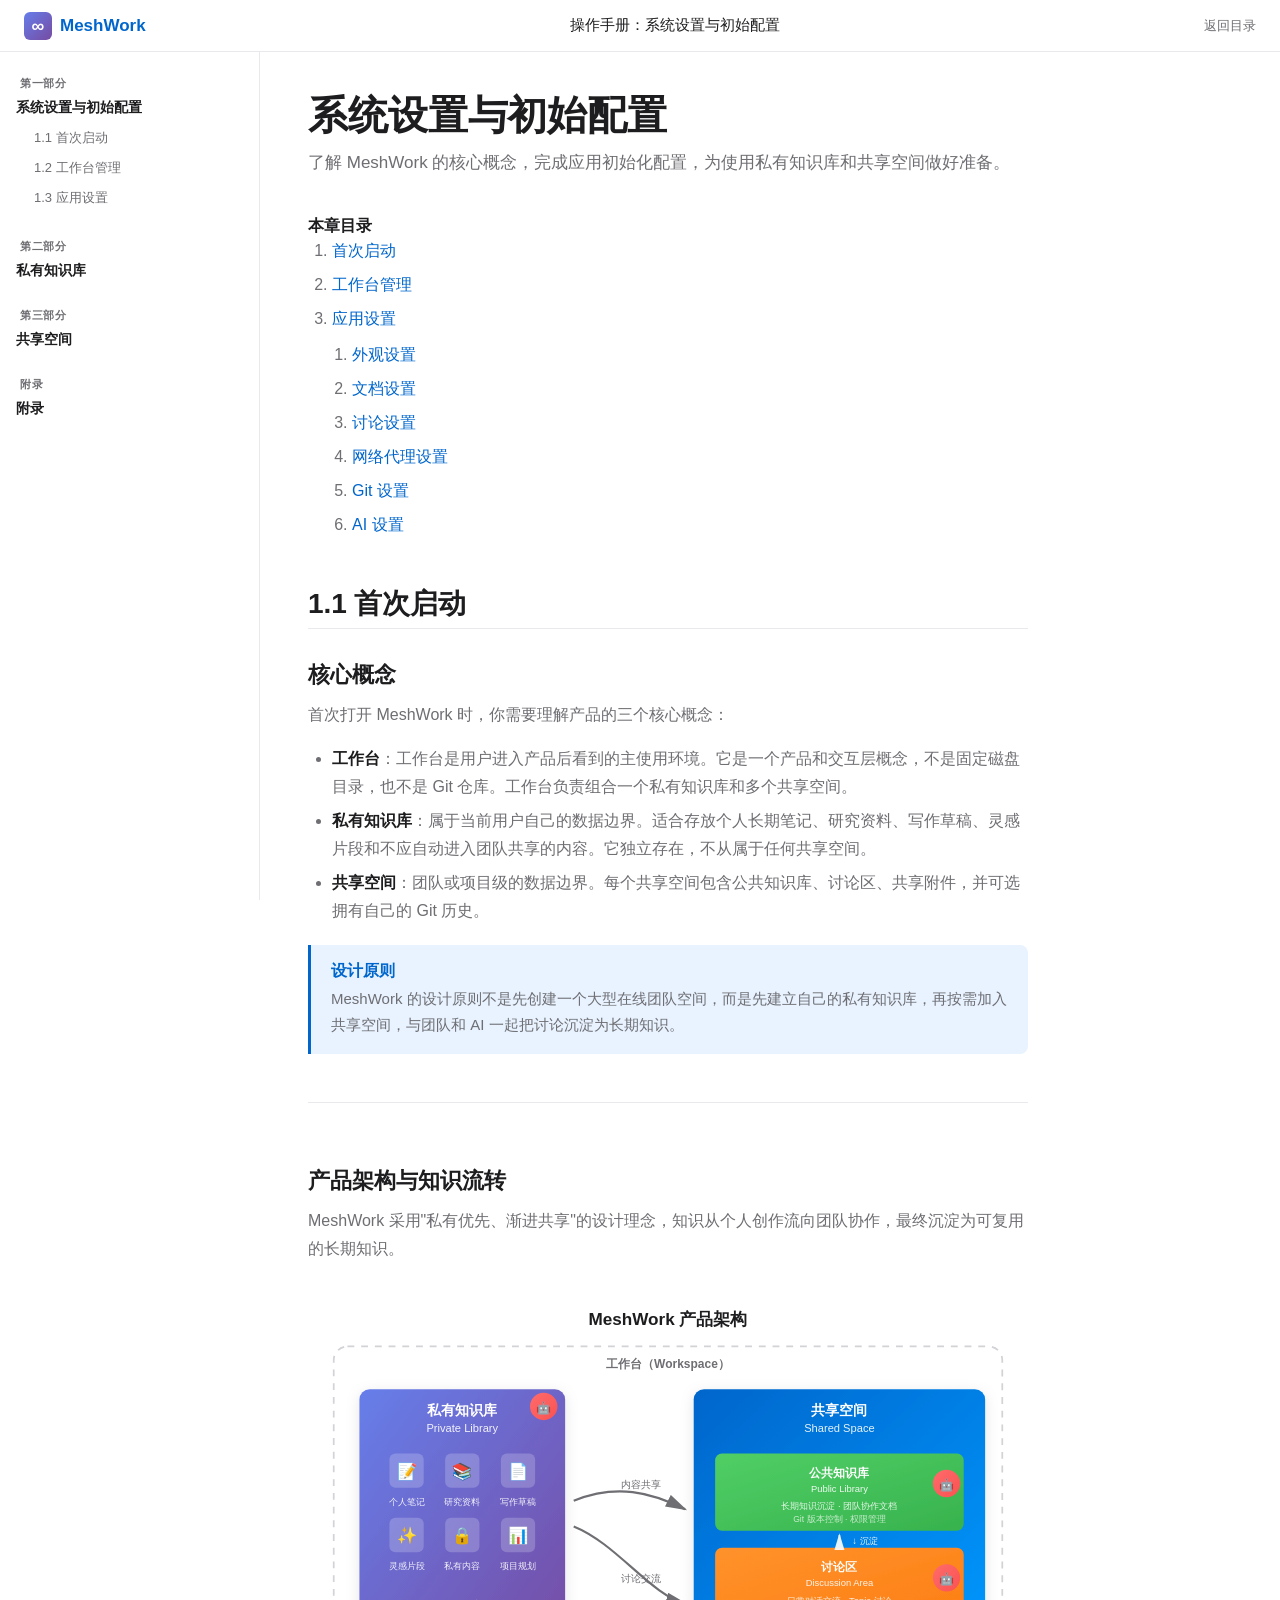
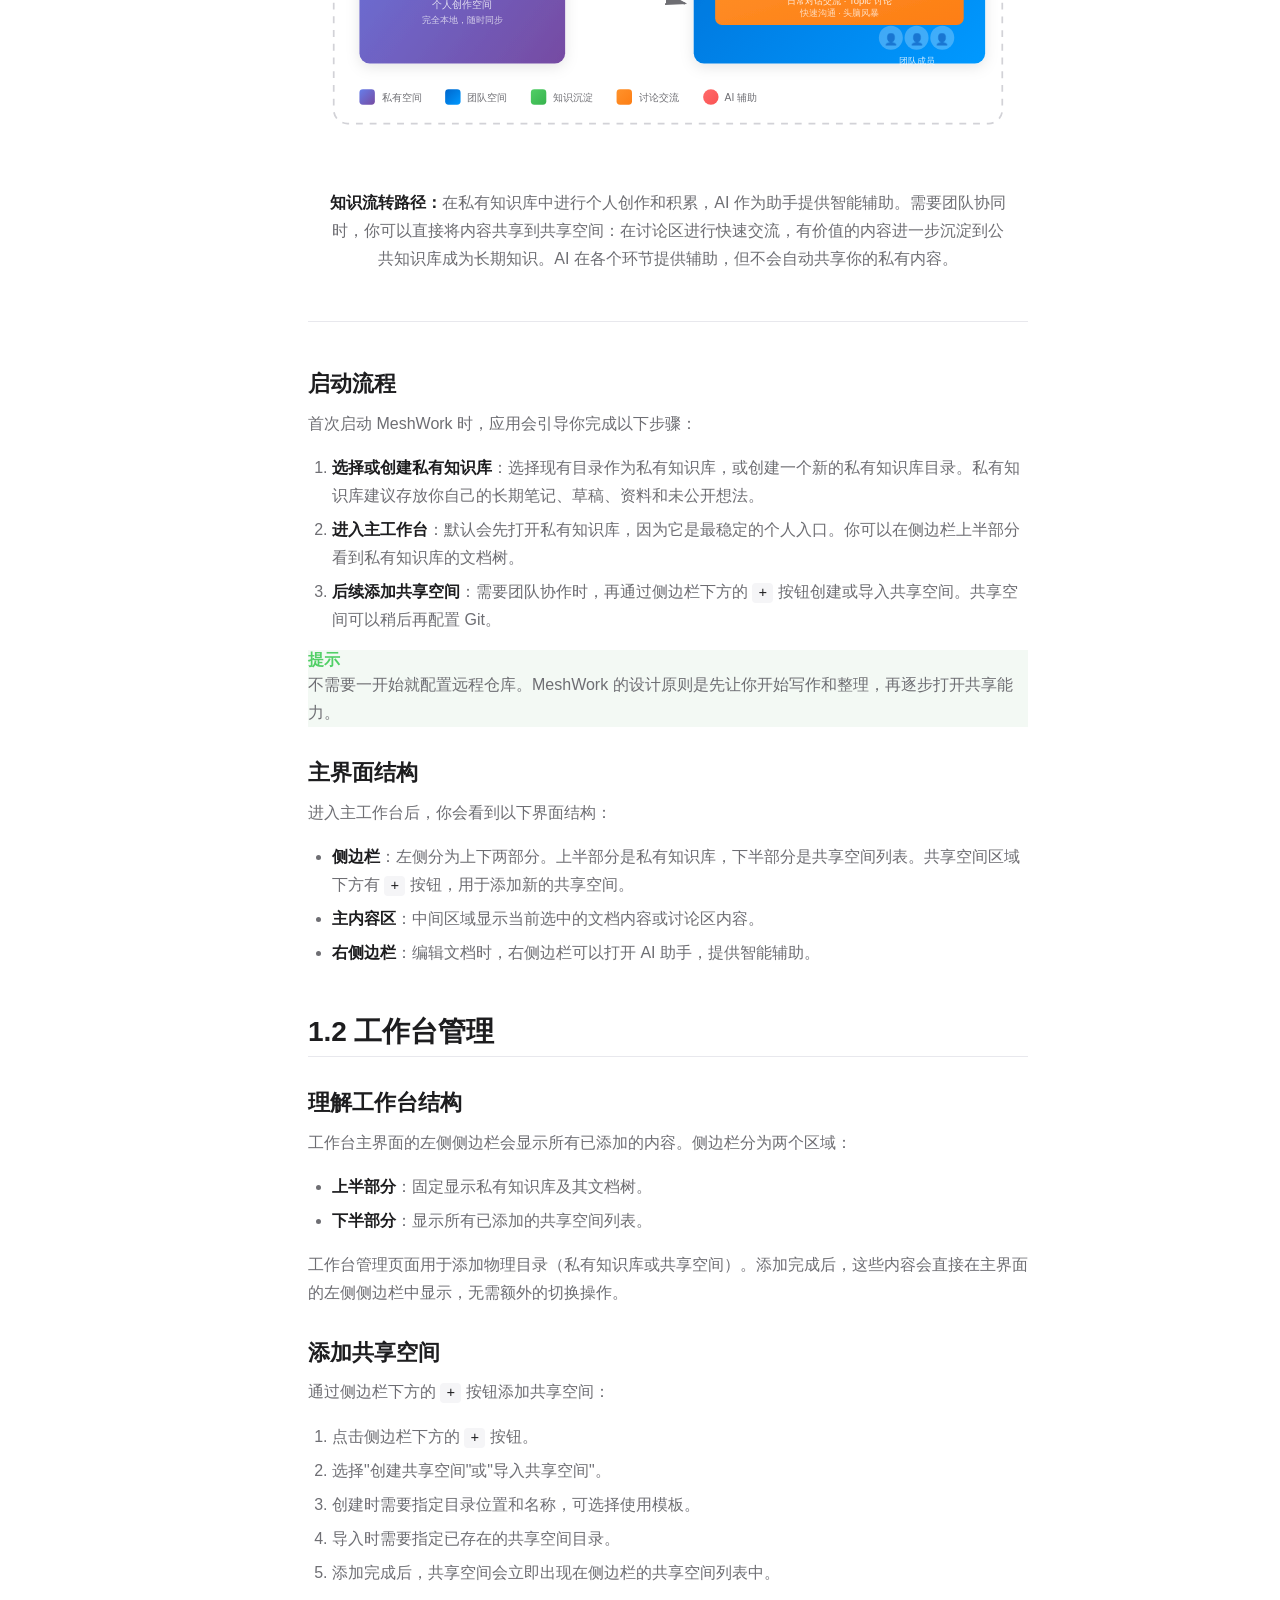
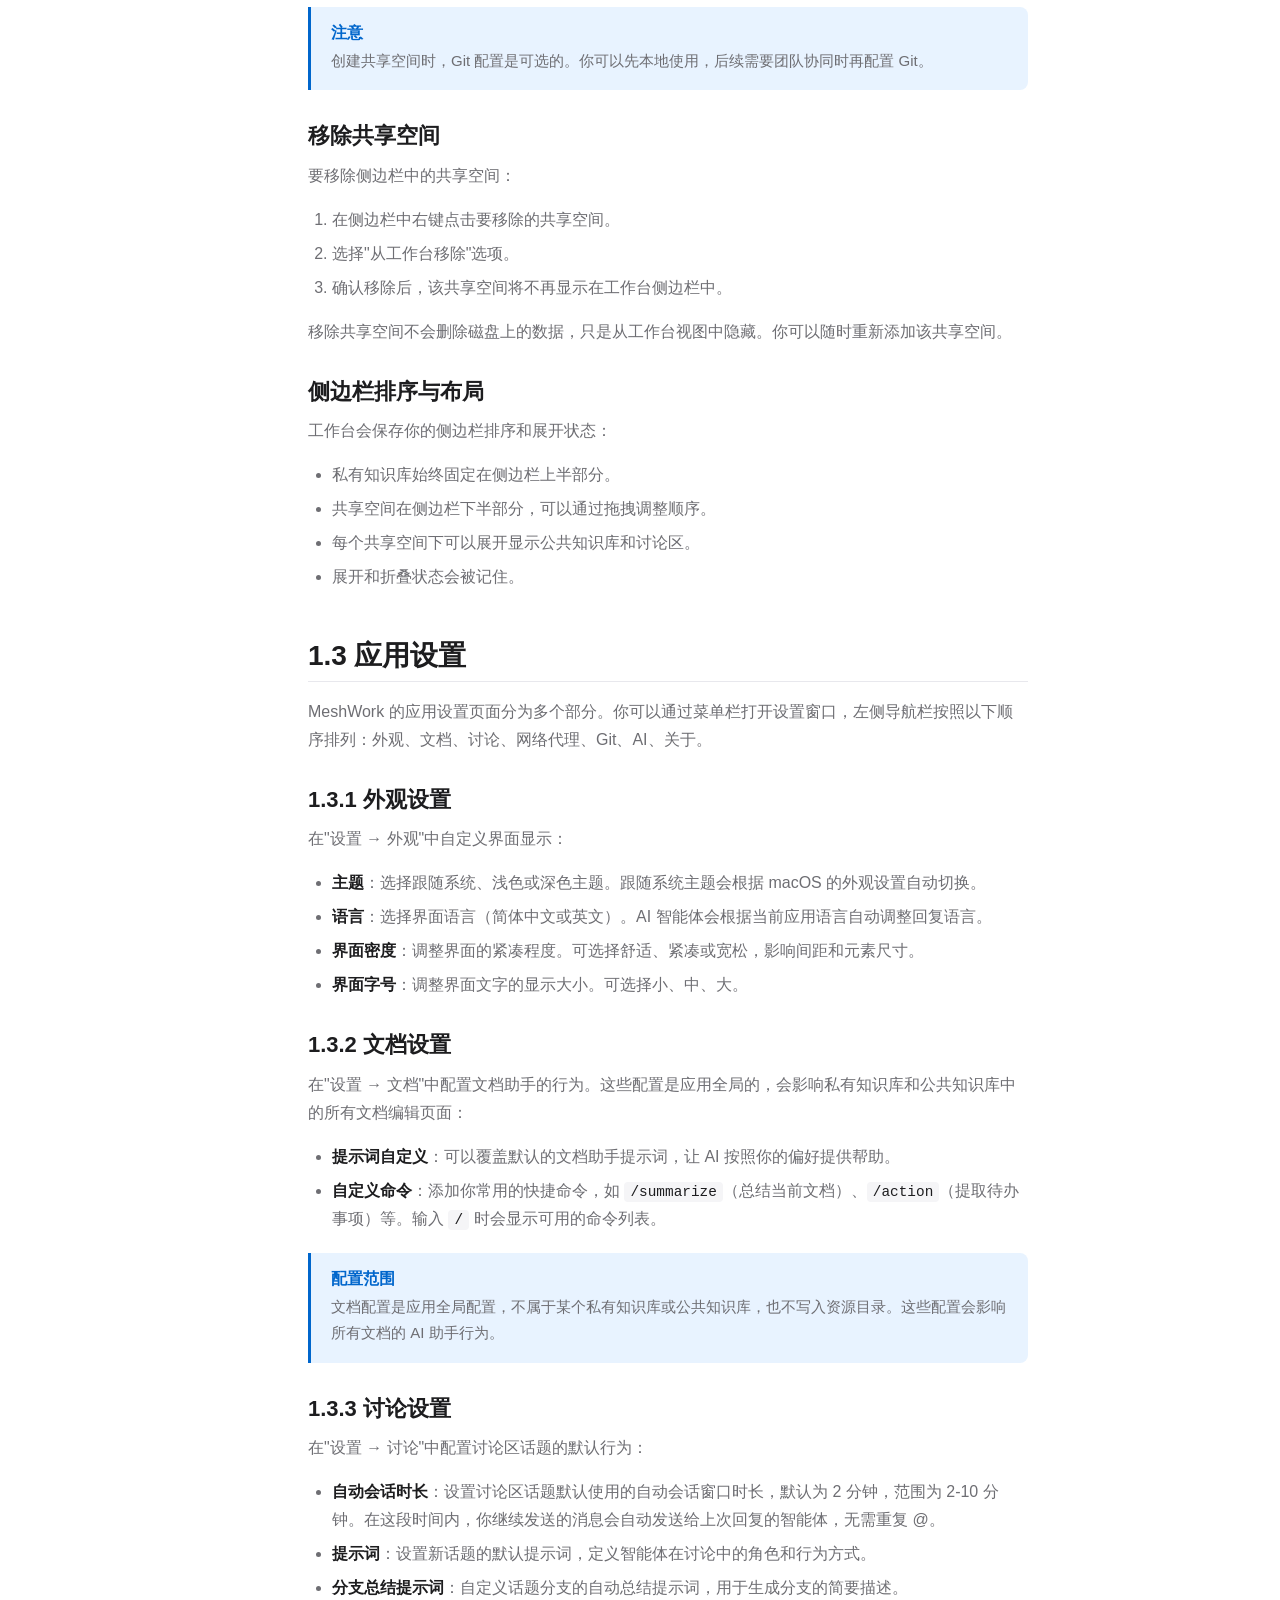
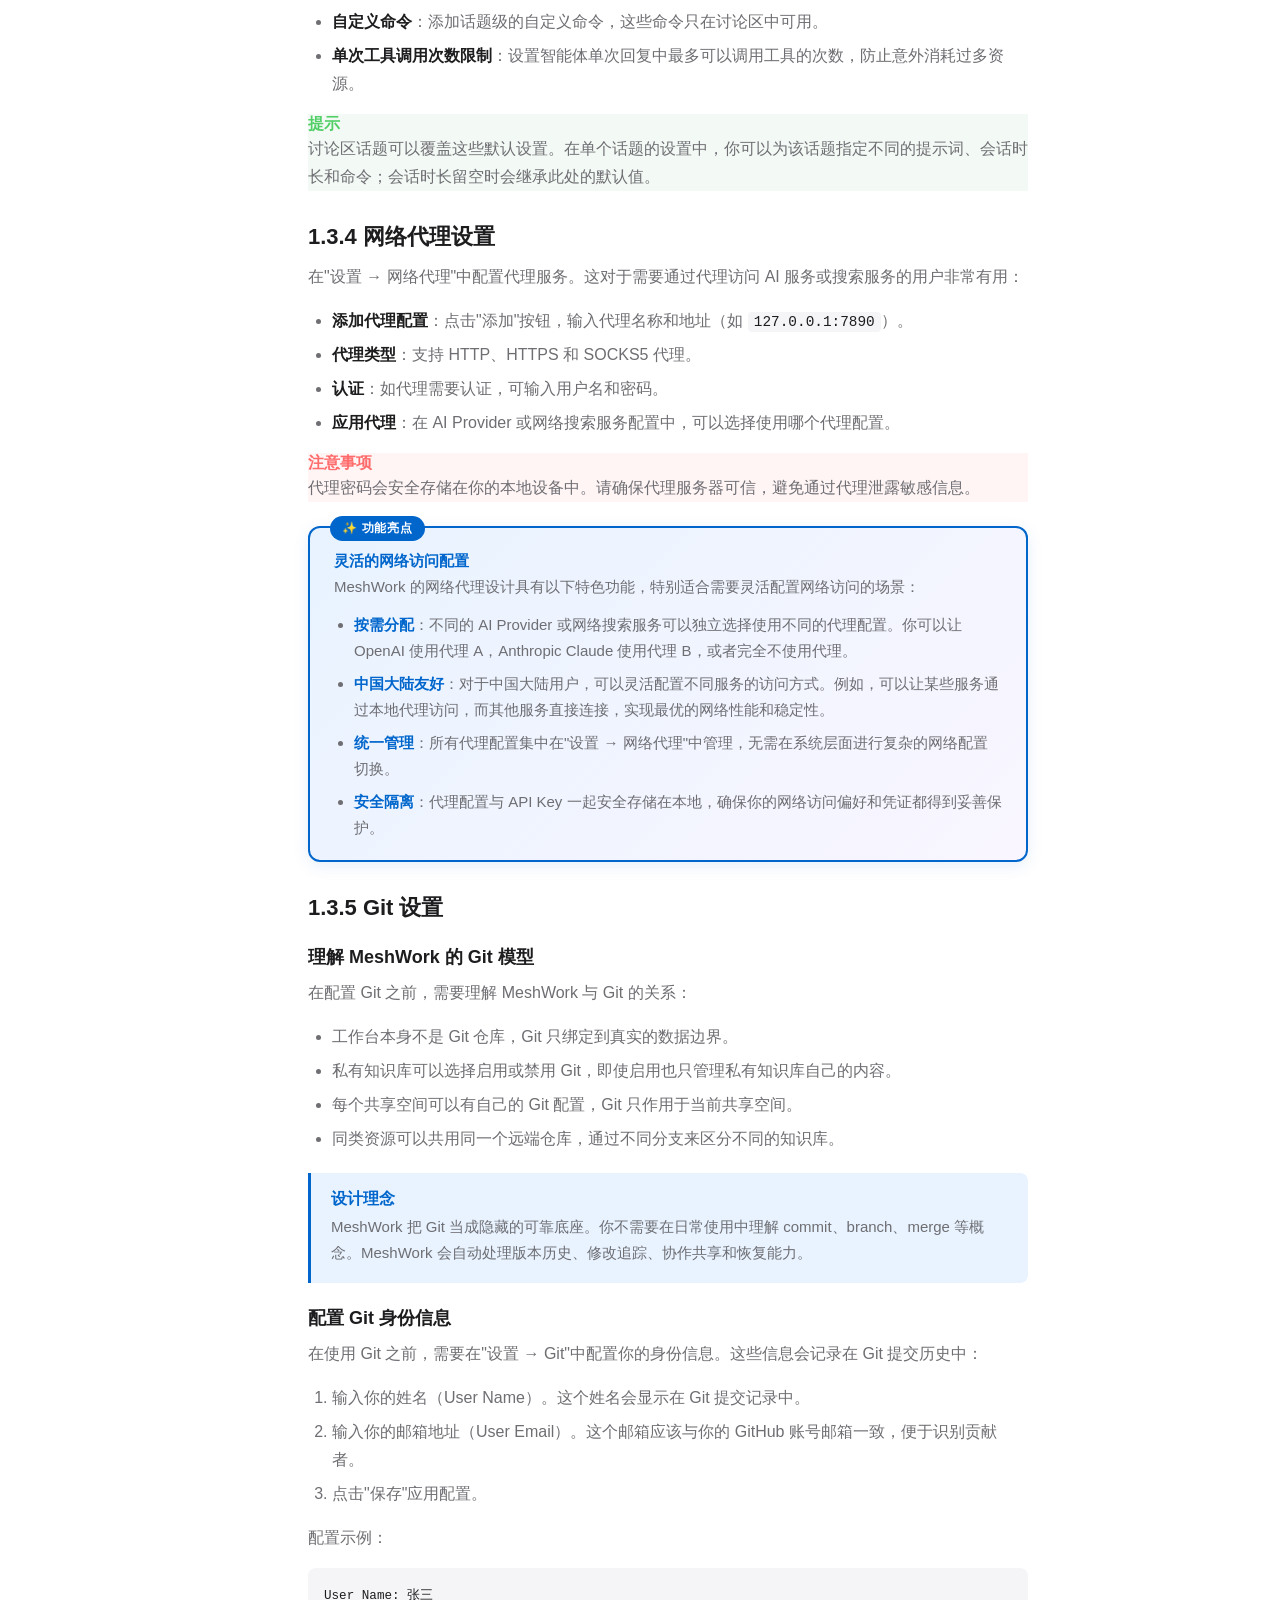
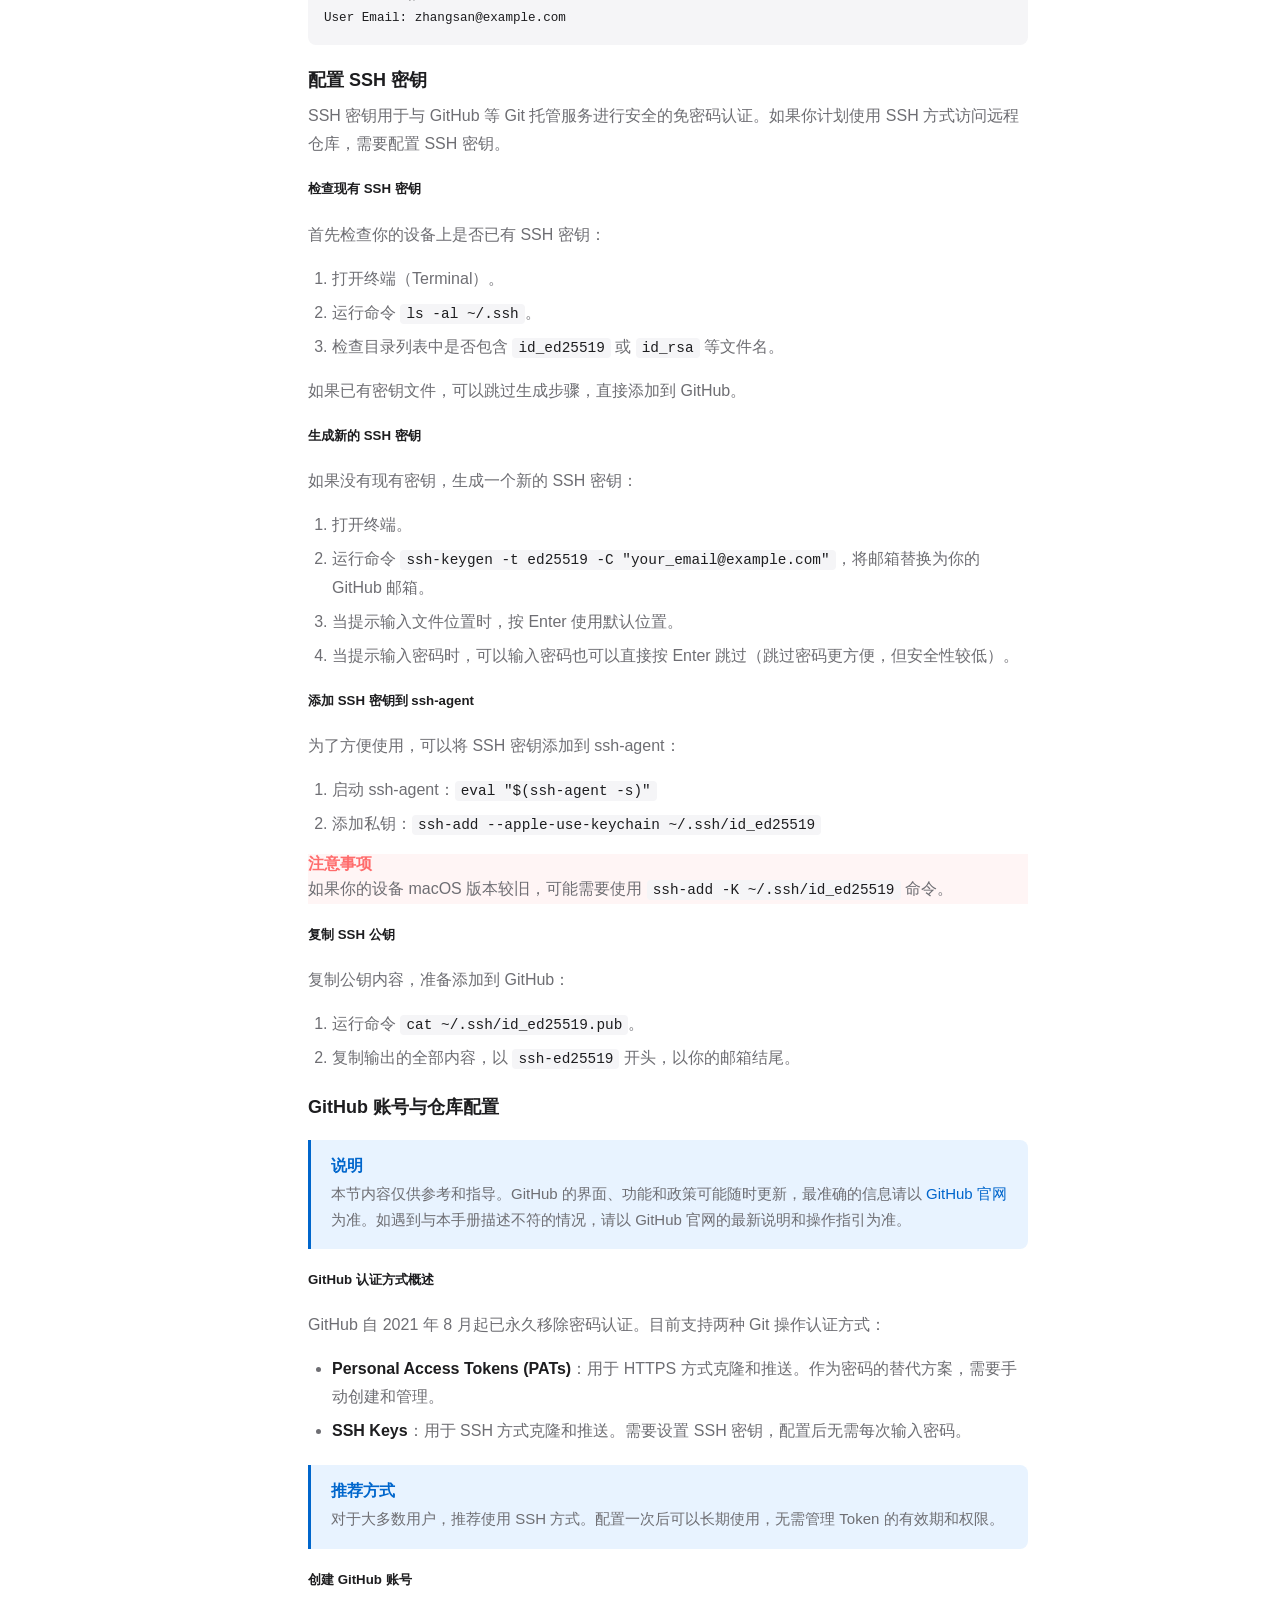
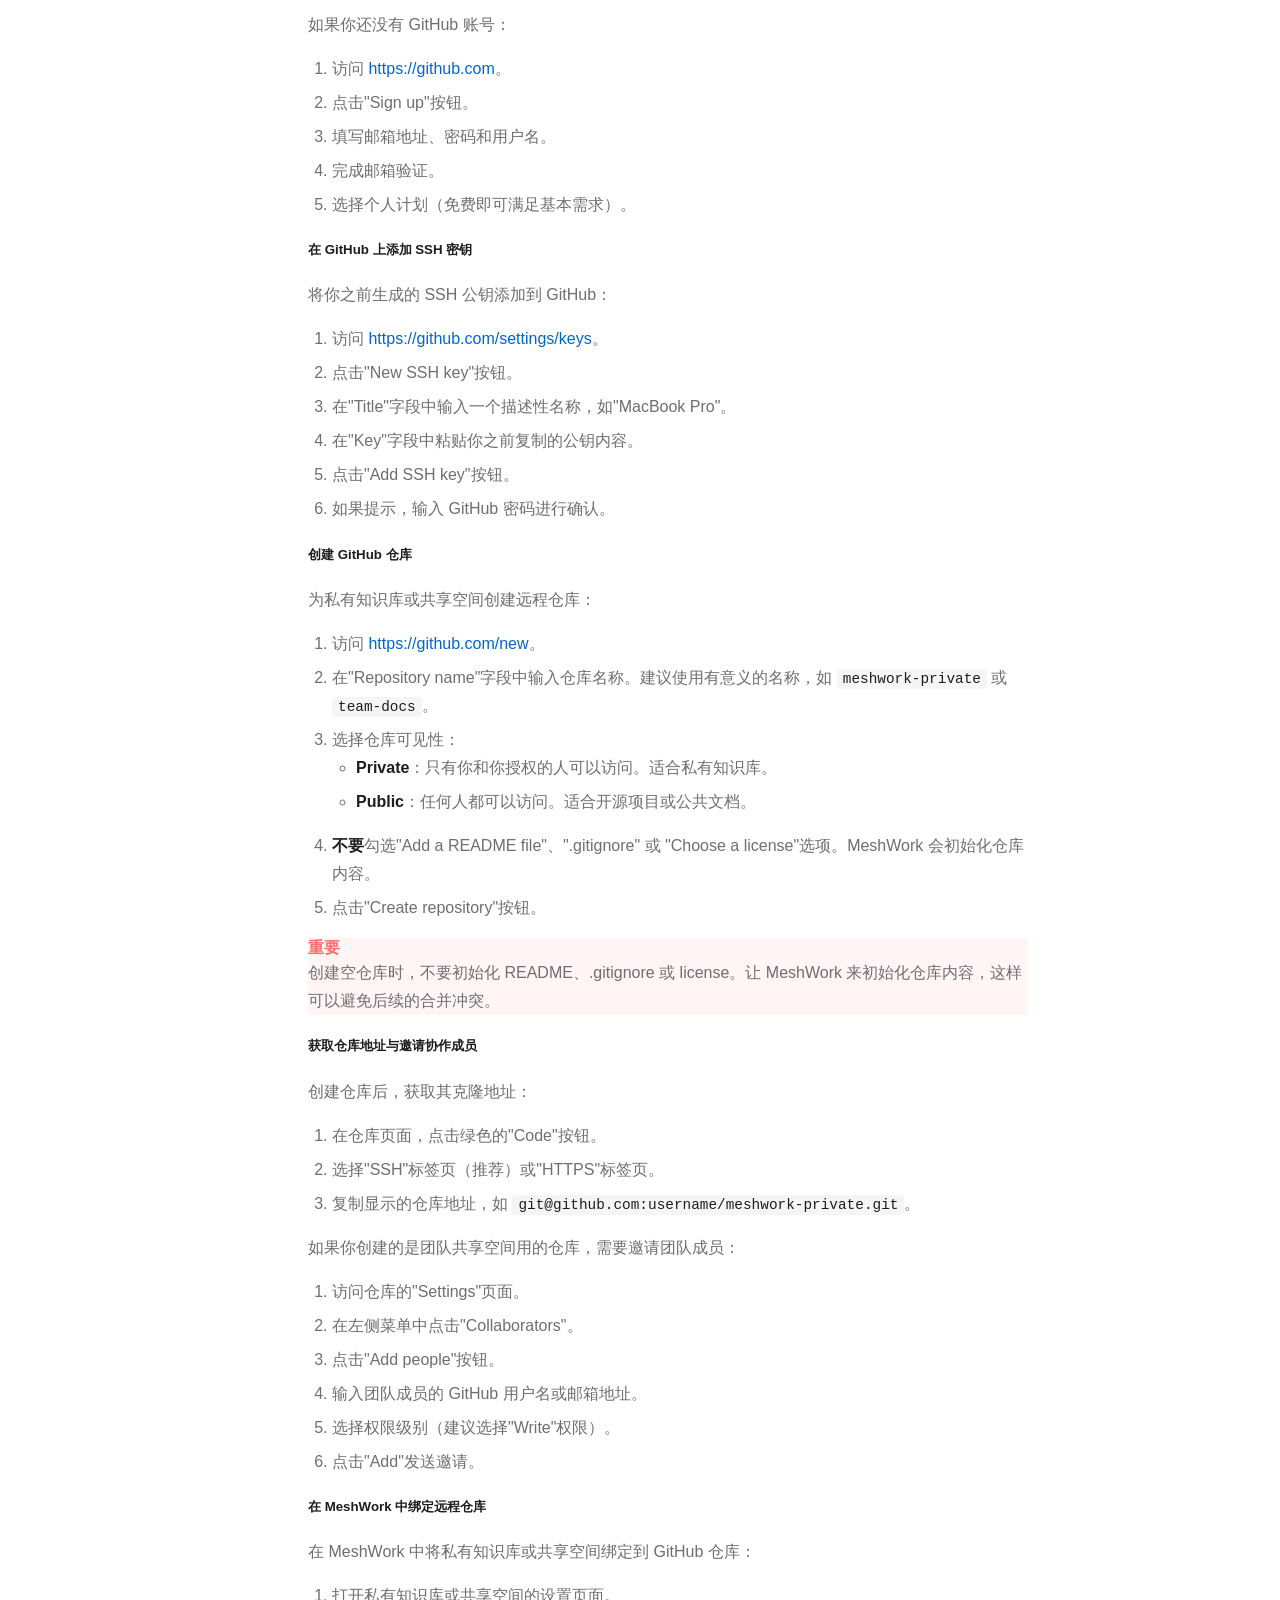
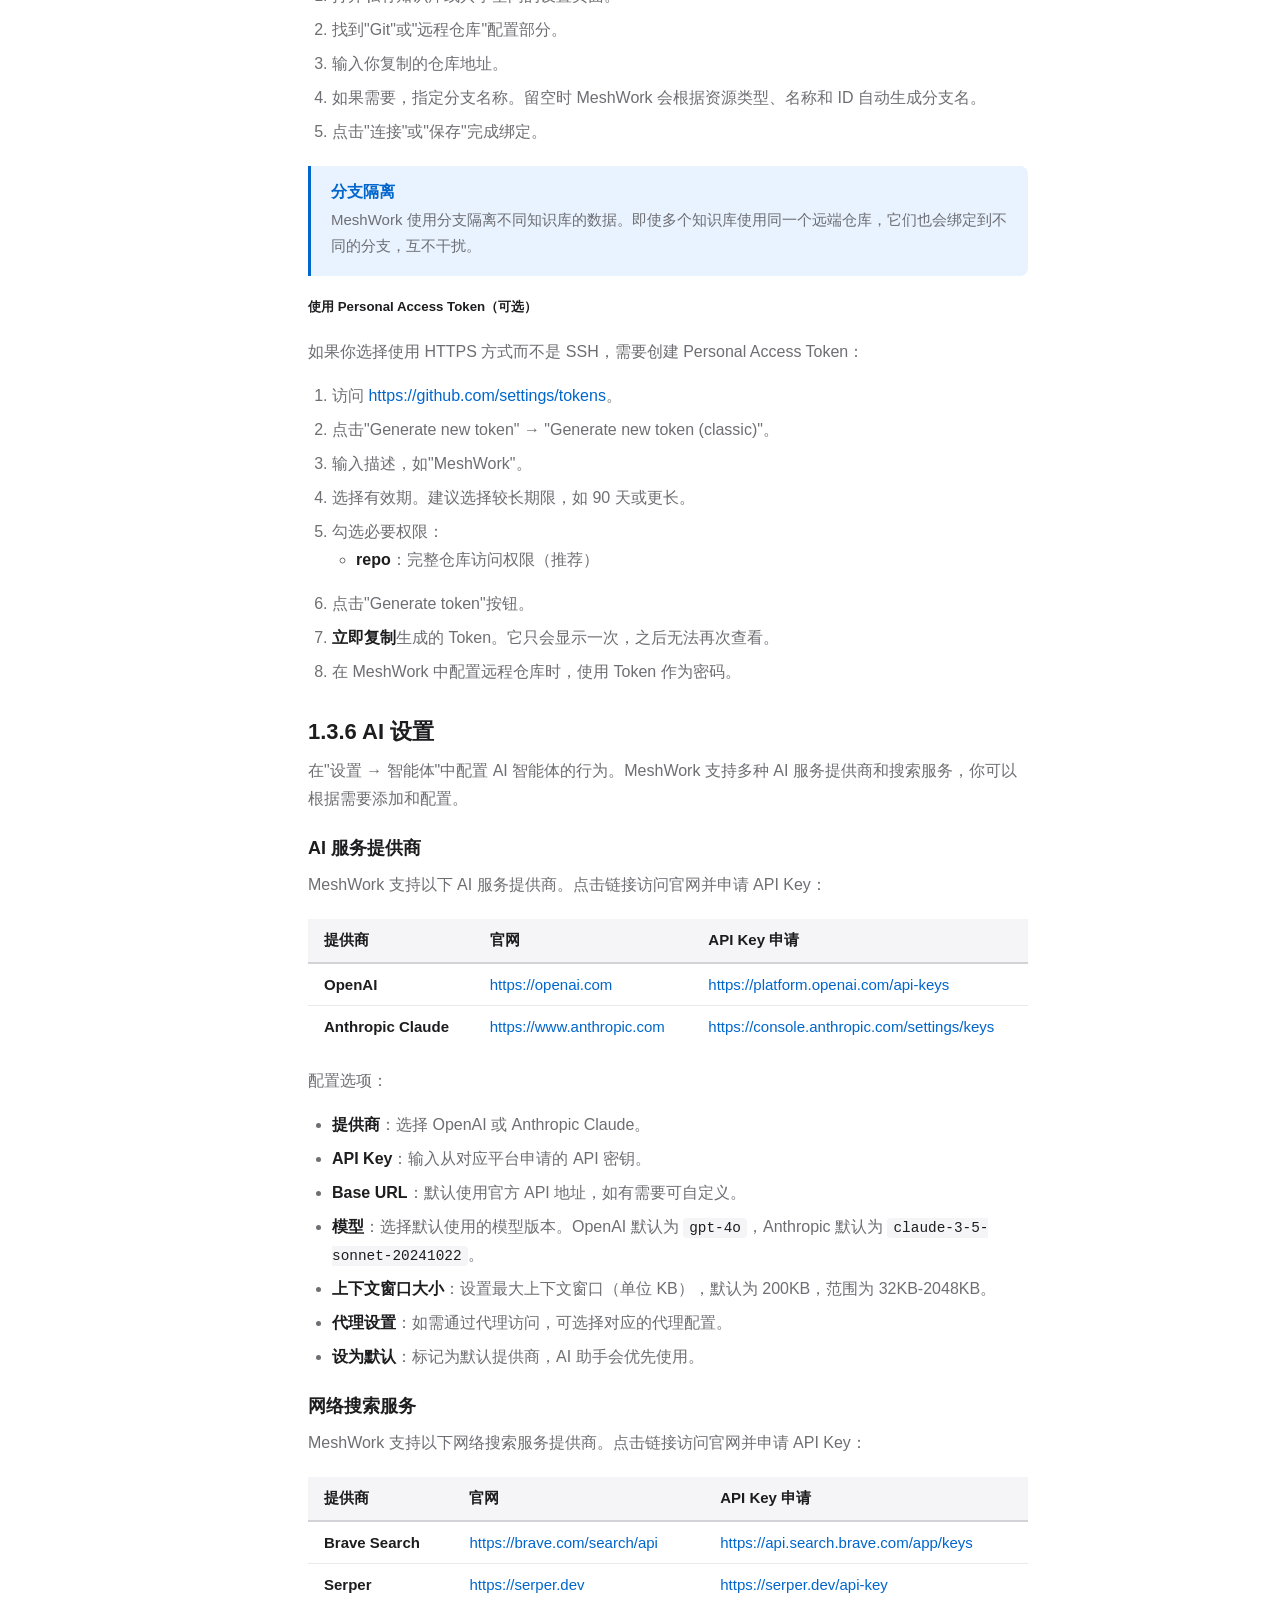
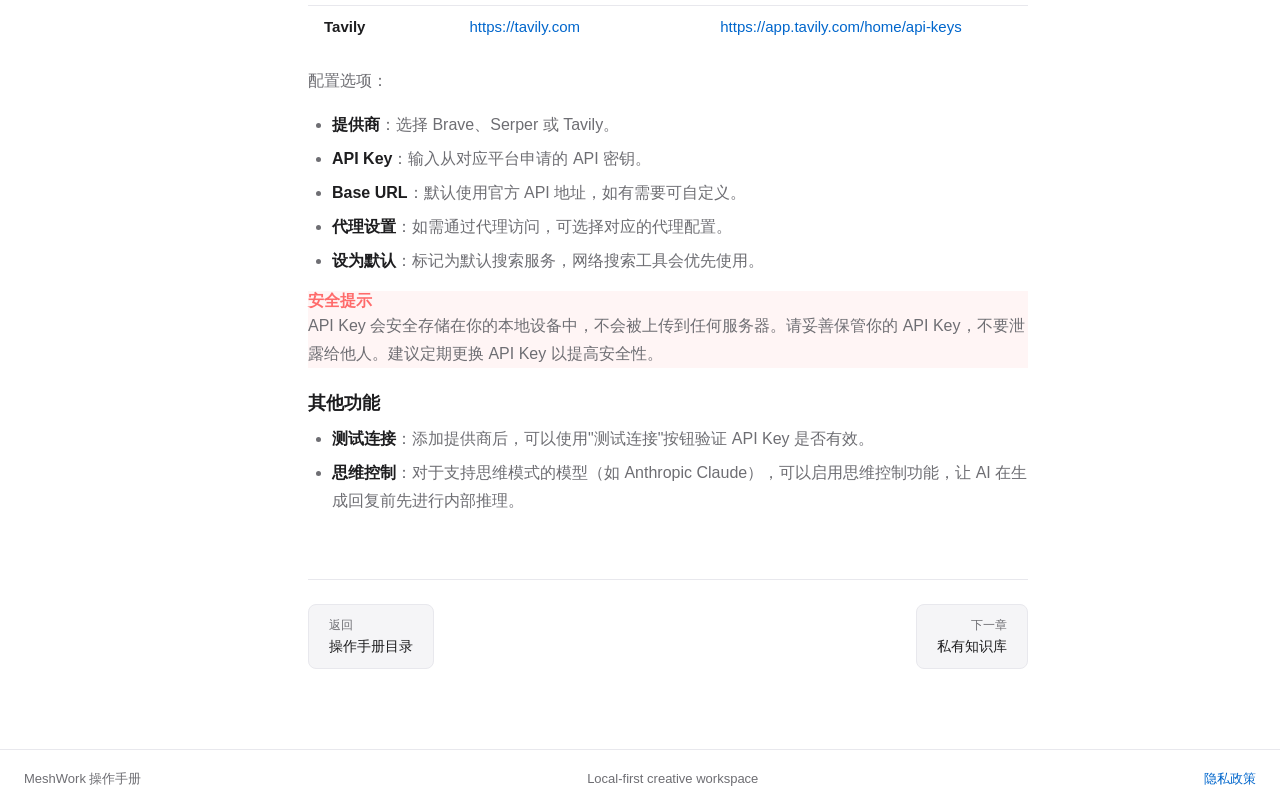
==== manual-book-01.html @ b996a5b8 "更新手册" ====
<!doctype html>
<html lang="zh-CN">
  <head>
    <meta charset="utf-8">
    <meta name="viewport" content="width=device-width, initial-scale=1">
    <meta name="description" content="MeshWork 系统设置与初始配置指南：首次启动、工作台管理、应用设置、Git 配置和 GitHub 仓库管理。">
    <title>系统设置与初始配置 - MeshWork 操作手册</title>
    <link rel="icon" type="image/png" href="images/favicon.png">
    <link rel="apple-touch-icon" href="images/favicon.png">
    <link rel="stylesheet" href="manual-book.css">
  </head>
  <body>
    <header class="manual-book-header">
      <a class="manual-book-brand" href="index.html">
        <span>∞</span>
        <strong>MeshWork</strong>
      </a>
      <nav class="manual-book-nav">
        <span>操作手册：系统设置与初始配置</span>
      </nav>
      <a class="manual-book-home" href="manual.html">返回目录</a>
    </header>

    <div class="manual-book-layout">
      <aside class="manual-book-sidebar">
        <nav class="manual-book-toc">
          <div class="toc-section">
            <span class="toc-part">第一部分</span>
            <a href="manual-book-01.html" class="toc-title active">系统设置与初始配置</a>
            <ul class="toc-list">
              <li><a href="#1-1">1.1 首次启动</a></li>
              <li><a href="#1-2">1.2 工作台管理</a></li>
              <li><a href="#1-3">1.3 应用设置</a></li>
            </ul>
          </div>

          <div class="toc-section">
            <span class="toc-part">第二部分</span>
            <a href="manual-book-02.html" class="toc-title">私有知识库</a>
          </div>

          <div class="toc-section">
            <span class="toc-part">第三部分</span>
            <a href="manual-book-03.html" class="toc-title">共享空间</a>
          </div>

          <div class="toc-section">
            <span class="toc-part">附录</span>
            <a href="manual-book-appendix.html" class="toc-title">附录</a>
          </div>
        </nav>
      </aside>

      <main class="manual-book-main">
        <article class="manual-book-content">
          <h1>系统设置与初始配置</h1>
          <p class="subtitle">了解 MeshWork 的核心概念，完成应用初始化配置，为使用私有知识库和共享空间做好准备。</p>

          <nav class="manual-book-toc-mini">
            <strong>本章目录</strong>
            <ol>
              <li><a href="#1-1">首次启动</a></li>
              <li><a href="#1-2">工作台管理</a></li>
              <li><a href="#1-3">应用设置
                <ol style="padding-left: 20px; margin-top: 8px;">
                  <li><a href="#1-3-1">外观设置</a></li>
                  <li><a href="#1-3-2">文档设置</a></li>
                  <li><a href="#1-3-3">讨论设置</a></li>
                  <li><a href="#1-3-4">网络代理设置</a></li>
                  <li><a href="#1-3-5">Git 设置</a></li>
                  <li><a href="#1-3-6">AI 设置</a></li>
                </ol>
              </a></li>
            </ol>
          </nav>

          <h2 id="1-1">1.1 首次启动</h2>

          <h3>核心概念</h3>

          <p>首次打开 MeshWork 时，你需要理解产品的三个核心概念：</p>

          <ul>
            <li><strong>工作台</strong>：工作台是用户进入产品后看到的主使用环境。它是一个产品和交互层概念，不是固定磁盘目录，也不是 Git 仓库。工作台负责组合一个私有知识库和多个共享空间。</li>
            <li><strong>私有知识库</strong>：属于当前用户自己的数据边界。适合存放个人长期笔记、研究资料、写作草稿、灵感片段和不应自动进入团队共享的内容。它独立存在，不从属于任何共享空间。</li>
            <li><strong>共享空间</strong>：团队或项目级的数据边界。每个共享空间包含公共知识库、讨论区、共享附件，并可选拥有自己的 Git 历史。</li>
          </ul>

          <div class="info-block">
            <strong>设计原则</strong>
            <p>MeshWork 的设计原则不是先创建一个大型在线团队空间，而是先建立自己的私有知识库，再按需加入共享空间，与团队和 AI 一起把讨论沉淀为长期知识。</p>
          </div>

          <div class="product-philosophy-section">
            <h3>产品架构与知识流转</h3>
            <p>MeshWork 采用"私有优先、渐进共享"的设计理念，知识从个人创作流向团队协作，最终沉淀为可复用的长期知识。</p>

            <div class="philosophy-diagram">
              <svg width="840" height="540" viewBox="0 0 840 540" xmlns="http://www.w3.org/2000/svg">
                <!-- Background -->
                <defs>
                  <!-- Gradients -->
                  <linearGradient id="privateGradient" x1="0%" y1="0%" x2="100%" y2="100%">
                    <stop offset="0%" style="stop-color:#667eea;stop-opacity:1" />
                    <stop offset="100%" style="stop-color:#764ba2;stop-opacity:1" />
                  </linearGradient>
                  <linearGradient id="sharedGradient" x1="0%" y1="0%" x2="100%" y2="100%">
                    <stop offset="0%" style="stop-color:#0066cc;stop-opacity:1" />
                    <stop offset="100%" style="stop-color:#0099ff;stop-opacity:1" />
                  </linearGradient>
                  <linearGradient id="publicGradient" x1="0%" y1="0%" x2="100%" y2="100%">
                    <stop offset="0%" style="stop-color:#51cf66;stop-opacity:1" />
                    <stop offset="100%" style="stop-color:#37b24d;stop-opacity:1" />
                  </linearGradient>
                  <linearGradient id="discussionGradient" x1="0%" y1="0%" x2="100%" y2="100%">
                    <stop offset="0%" style="stop-color:#ff922b;stop-opacity:1" />
                    <stop offset="100%" style="stop-color:#fd7e14;stop-opacity:1" />
                  </linearGradient>
                  <linearGradient id="aiGradient" x1="0%" y1="0%" x2="100%" y2="100%">
                    <stop offset="0%" style="stop-color:#ff6b6b;stop-opacity:1" />
                    <stop offset="100%" style="stop-color:#fa5252;stop-opacity:1" />
                  </linearGradient>

                  <!-- Arrow markers -->
                  <marker id="arrowhead" markerWidth="10" markerHeight="10" refX="9" refY="3" orient="auto">
                    <polygon points="0 0, 10 3, 0 6" fill="#6e6e73" />
                  </marker>
                  <marker id="arrowheadWhite" markerWidth="10" markerHeight="10" refX="9" refY="3" orient="auto">
                    <polygon points="0 0, 10 3, 0 6" fill="white" />
                  </marker>

                  <!-- Drop shadow -->
                  <filter id="shadow" x="-20%" y="-20%" width="140%" height="140%">
                    <feDropShadow dx="0" dy="4" stdDeviation="8" flood-color="#000000" flood-opacity="0.1" />
                  </filter>
                </defs>

                <!-- Title -->
                <text x="420" y="35" text-anchor="middle" font-size="20" font-weight="600" fill="#1d1d1f">MeshWork 产品架构</text>

                <!-- Workspace container -->
                <rect x="30" y="60" width="780" height="440" rx="16" fill="none" stroke="#d2d2d7" stroke-width="2" stroke-dasharray="8,8" />
                <text x="420" y="85" text-anchor="middle" font-size="14" font-weight="600" fill="#6e6e73">工作台（Workspace）</text>

                <!-- Private Library -->
                <g filter="url(#shadow)">
                  <rect x="60" y="110" width="240" height="320" rx="12" fill="url(#privateGradient)" />
                  <text x="180" y="140" text-anchor="middle" font-size="16" font-weight="600" fill="white">私有知识库</text>
                  <text x="180" y="160" text-anchor="middle" font-size="13" fill="white" opacity="0.9">Private Library</text>

                  <!-- Private Library content icons - row 1 -->
                  <g transform="translate(95, 185)">
                    <rect width="40" height="40" rx="7" fill="white" opacity="0.2" />
                    <text x="20" y="27" text-anchor="middle" font-size="19" fill="white">📝</text>
                    <text x="20" y="60" text-anchor="middle" font-size="11" fill="white" opacity="0.9">个人笔记</text>
                  </g>

                  <g transform="translate(160, 185)">
                    <rect width="40" height="40" rx="7" fill="white" opacity="0.2" />
                    <text x="20" y="27" text-anchor="middle" font-size="19" fill="white">📚</text>
                    <text x="20" y="60" text-anchor="middle" font-size="11" fill="white" opacity="0.9">研究资料</text>
                  </g>

                  <g transform="translate(225, 185)">
                    <rect width="40" height="40" rx="7" fill="white" opacity="0.2" />
                    <text x="20" y="27" text-anchor="middle" font-size="19" fill="white">📄</text>
                    <text x="20" y="60" text-anchor="middle" font-size="11" fill="white" opacity="0.9">写作草稿</text>
                  </g>

                  <!-- Private Library content icons - row 2 -->
                  <g transform="translate(95, 260)">
                    <rect width="40" height="40" rx="7" fill="white" opacity="0.2" />
                    <text x="20" y="27" text-anchor="middle" font-size="19" fill="white">✨</text>
                    <text x="20" y="60" text-anchor="middle" font-size="11" fill="white" opacity="0.9">灵感片段</text>
                  </g>

                  <g transform="translate(160, 260)">
                    <rect width="40" height="40" rx="7" fill="white" opacity="0.2" />
                    <text x="20" y="27" text-anchor="middle" font-size="19" fill="white">🔒</text>
                    <text x="20" y="60" text-anchor="middle" font-size="11" fill="white" opacity="0.9">私有内容</text>
                  </g>

                  <g transform="translate(225, 260)">
                    <rect width="40" height="40" rx="7" fill="white" opacity="0.2" />
                    <text x="20" y="27" text-anchor="middle" font-size="19" fill="white">📊</text>
                    <text x="20" y="60" text-anchor="middle" font-size="11" fill="white" opacity="0.9">项目规划</text>
                  </g>

                  <text x="180" y="365" text-anchor="middle" font-size="12" fill="white" opacity="0.8">个人创作空间</text>
                  <text x="180" y="383" text-anchor="middle" font-size="11" fill="white" opacity="0.7">完全本地，随时同步</text>

                  <!-- AI inside Private Library -->
                  <circle cx="275" cy="130" r="16" fill="url(#aiGradient)" />
                  <text x="275" y="136" text-anchor="middle" font-size="14" fill="white">🤖</text>
                </g>

                <!-- Direct flow arrows to Shared Space -->
                <g>
                  <!-- Arrow to Public Library -->
                  <path d="M 310 240 C 360 220, 400 230, 440 250" stroke="#6e6e73" stroke-width="2.5" fill="none" marker-end="url(#arrowhead)" />
                  <text x="365" y="225" font-size="12" font-weight="500" fill="#6e6e73">内容共享</text>

                  <!-- Arrow to Discussion Area -->
                  <path d="M 310 270 C 360 290, 400 350, 440 360" stroke="#6e6e73" stroke-width="2.5" fill="none" marker-end="url(#arrowhead)" />
                  <text x="365" y="335" font-size="12" font-weight="500" fill="#6e6e73">讨论交流</text>
                </g>

                <!-- Shared Space -->
                <g filter="url(#shadow)">
                  <rect x="450" y="110" width="340" height="320" rx="12" fill="url(#sharedGradient)" />
                  <text x="620" y="140" text-anchor="middle" font-size="16" font-weight="600" fill="white">共享空间</text>
                  <text x="620" y="160" text-anchor="middle" font-size="13" fill="white" opacity="0.9">Shared Space</text>

                  <!-- Public Library within Shared Space -->
                  <rect x="475" y="185" width="290" height="90" rx="8" fill="url(#publicGradient)" />
                  <text x="620" y="212" text-anchor="middle" font-size="14" font-weight="600" fill="white">公共知识库</text>
                  <text x="620" y="230" text-anchor="middle" font-size="11" fill="white" opacity="0.9">Public Library</text>
                  <text x="620" y="250" text-anchor="middle" font-size="11" fill="white" opacity="0.85">长期知识沉淀 · 团队协作文档</text>
                  <text x="620" y="265" text-anchor="middle" font-size="10" fill="white" opacity="0.7">Git 版本控制 · 权限管理</text>

                  <!-- Discussion Area within Shared Space -->
                  <rect x="475" y="295" width="290" height="90" rx="8" fill="url(#discussionGradient)" />
                  <text x="620" y="322" text-anchor="middle" font-size="14" font-weight="600" fill="white">讨论区</text>
                  <text x="620" y="340" text-anchor="middle" font-size="11" fill="white" opacity="0.9">Discussion Area</text>
                  <text x="620" y="360" text-anchor="middle" font-size="11" fill="white" opacity="0.85">日常对话交流 · Topic 讨论</text>
                  <text x="620" y="375" text-anchor="middle" font-size="10" fill="white" opacity="0.7">快速沟通 · 头脑风暴</text>
                </g>

                <!-- Knowledge flow indicator within Shared Space -->
                <g>
                  <path d="M 620 295 L 620 280" stroke="white" stroke-width="2" fill="none" marker-end="url(#arrowheadWhite)" opacity="0.9" />
                  <text x="635" y="290" font-size="11" fill="white" opacity="0.95">↓ 沉淀</text>
                </g>

                <!-- AI in Shared Space areas -->
                <g>
                  <circle cx="745" cy="220" r="16" fill="url(#aiGradient)" />
                  <text x="745" y="226" text-anchor="middle" font-size="14" fill="white">🤖</text>

                  <circle cx="745" cy="330" r="16" fill="url(#aiGradient)" />
                  <text x="745" y="336" text-anchor="middle" font-size="14" fill="white">🤖</text>
                </g>

                <!-- Team members - moved to avoid overlap -->
                <g transform="translate(680, 400)">
                  <circle cx="0" cy="0" r="14" fill="white" opacity="0.25" />
                  <text x="0" y="6" text-anchor="middle" font-size="13" fill="white">👤</text>
                  <circle cx="30" cy="0" r="14" fill="white" opacity="0.25" />
                  <text x="30" y="6" text-anchor="middle" font-size="13" fill="white">👤</text>
                  <circle cx="60" cy="0" r="14" fill="white" opacity="0.25" />
                  <text x="60" y="6" text-anchor="middle" font-size="13" fill="white">👤</text>
                  <text x="30" y="30" text-anchor="middle" font-size="11" fill="white" opacity="0.8">团队成员</text>
                </g>

                <!-- Legend -->
                <g transform="translate(60, 460)">
                  <rect width="18" height="18" rx="4" fill="url(#privateGradient)" />
                  <text x="26" y="14" font-size="12" fill="#6e6e73">私有空间</text>

                  <rect x="100" width="18" height="18" rx="4" fill="url(#sharedGradient)" />
                  <text x="126" y="14" font-size="12" fill="#6e6e73">团队空间</text>

                  <rect x="200" width="18" height="18" rx="4" fill="url(#publicGradient)" />
                  <text x="226" y="14" font-size="12" fill="#6e6e73">知识沉淀</text>

                  <rect x="300" width="18" height="18" rx="4" fill="url(#discussionGradient)" />
                  <text x="326" y="14" font-size="12" fill="#6e6e73">讨论交流</text>

                  <circle cx="410" cy="9" r="9" fill="url(#aiGradient)" />
                  <text x="426" y="14" font-size="12" fill="#6e6e73">AI 辅助</text>
                </g>
              </svg>
            </div>

            <div class="philosophy-caption">
              <p><strong>知识流转路径：</strong>在私有知识库中进行个人创作和积累，AI 作为助手提供智能辅助。需要团队协同时，你可以直接将内容共享到共享空间：在讨论区进行快速交流，有价值的内容进一步沉淀到公共知识库成为长期知识。AI 在各个环节提供辅助，但不会自动共享你的私有内容。</p>
            </div>
          </div>

          <h3>启动流程</h3>

          <p>首次启动 MeshWork 时，应用会引导你完成以下步骤：</p>

          <ol>
            <li><strong>选择或创建私有知识库</strong>：选择现有目录作为私有知识库，或创建一个新的私有知识库目录。私有知识库建议存放你自己的长期笔记、草稿、资料和未公开想法。</li>
            <li><strong>进入主工作台</strong>：默认会先打开私有知识库，因为它是最稳定的个人入口。你可以在侧边栏上半部分看到私有知识库的文档树。</li>
            <li><strong>后续添加共享空间</strong>：需要团队协作时，再通过侧边栏下方的 <code>+</code> 按钮创建或导入共享空间。共享空间可以稍后再配置 Git。</li>
          </ol>

          <div class="tip-block">
            <strong>提示</strong>
            <p>不需要一开始就配置远程仓库。MeshWork 的设计原则是先让你开始写作和整理，再逐步打开共享能力。</p>
          </div>

          <h3>主界面结构</h3>

          <p>进入主工作台后，你会看到以下界面结构：</p>

          <ul>
            <li><strong>侧边栏</strong>：左侧分为上下两部分。上半部分是私有知识库，下半部分是共享空间列表。共享空间区域下方有 <code>+</code> 按钮，用于添加新的共享空间。</li>
            <li><strong>主内容区</strong>：中间区域显示当前选中的文档内容或讨论区内容。</li>
            <li><strong>右侧边栏</strong>：编辑文档时，右侧边栏可以打开 AI 助手，提供智能辅助。</li>
          </ul>

          <h2 id="1-2">1.2 工作台管理</h2>

          <h3>理解工作台结构</h3>

          <p>工作台主界面的左侧侧边栏会显示所有已添加的内容。侧边栏分为两个区域：</p>

          <ul>
            <li><strong>上半部分</strong>：固定显示私有知识库及其文档树。</li>
            <li><strong>下半部分</strong>：显示所有已添加的共享空间列表。</li>
          </ul>

          <p>工作台管理页面用于添加物理目录（私有知识库或共享空间）。添加完成后，这些内容会直接在主界面的左侧侧边栏中显示，无需额外的切换操作。</p>

          <h3>添加共享空间</h3>

          <p>通过侧边栏下方的 <code>+</code> 按钮添加共享空间：</p>

          <ol>
            <li>点击侧边栏下方的 <code>+</code> 按钮。</li>
            <li>选择"创建共享空间"或"导入共享空间"。</li>
            <li>创建时需要指定目录位置和名称，可选择使用模板。</li>
            <li>导入时需要指定已存在的共享空间目录。</li>
            <li>添加完成后，共享空间会立即出现在侧边栏的共享空间列表中。</li>
          </ol>

          <div class="info-block">
            <strong>注意</strong>
            <p>创建共享空间时，Git 配置是可选的。你可以先本地使用，后续需要团队协同时再配置 Git。</p>
          </div>

          <h3>移除共享空间</h3>

          <p>要移除侧边栏中的共享空间：</p>

          <ol>
            <li>在侧边栏中右键点击要移除的共享空间。</li>
            <li>选择"从工作台移除"选项。</li>
            <li>确认移除后，该共享空间将不再显示在工作台侧边栏中。</li>
          </ol>

          <p>移除共享空间不会删除磁盘上的数据，只是从工作台视图中隐藏。你可以随时重新添加该共享空间。</p>

          <h3>侧边栏排序与布局</h3>

          <p>工作台会保存你的侧边栏排序和展开状态：</p>

          <ul>
            <li>私有知识库始终固定在侧边栏上半部分。</li>
            <li>共享空间在侧边栏下半部分，可以通过拖拽调整顺序。</li>
            <li>每个共享空间下可以展开显示公共知识库和讨论区。</li>
            <li>展开和折叠状态会被记住。</li>
          </ul>

          <h2 id="1-3">1.3 应用设置</h2>

          <p>MeshWork 的应用设置页面分为多个部分。你可以通过菜单栏打开设置窗口，左侧导航栏按照以下顺序排列：外观、文档、讨论、网络代理、Git、AI、关于。</p>

          <h3 id="1-3-1">1.3.1 外观设置</h3>

          <p>在"设置 → 外观"中自定义界面显示：</p>

          <ul>
            <li><strong>主题</strong>：选择跟随系统、浅色或深色主题。跟随系统主题会根据 macOS 的外观设置自动切换。</li>
            <li><strong>语言</strong>：选择界面语言（简体中文或英文）。AI 智能体会根据当前应用语言自动调整回复语言。</li>
            <li><strong>界面密度</strong>：调整界面的紧凑程度。可选择舒适、紧凑或宽松，影响间距和元素尺寸。</li>
            <li><strong>界面字号</strong>：调整界面文字的显示大小。可选择小、中、大。</li>
          </ul>

          <h3 id="1-3-2">1.3.2 文档设置</h3>

          <p>在"设置 → 文档"中配置文档助手的行为。这些配置是应用全局的，会影响私有知识库和公共知识库中的所有文档编辑页面：</p>

          <ul>
            <li><strong>提示词自定义</strong>：可以覆盖默认的文档助手提示词，让 AI 按照你的偏好提供帮助。</li>
            <li><strong>自定义命令</strong>：添加你常用的快捷命令，如 <code>/summarize</code>（总结当前文档）、<code>/action</code>（提取待办事项）等。输入 <code>/</code> 时会显示可用的命令列表。</li>
          </ul>

          <div class="info-block">
            <strong>配置范围</strong>
            <p>文档配置是应用全局配置，不属于某个私有知识库或公共知识库，也不写入资源目录。这些配置会影响所有文档的 AI 助手行为。</p>
          </div>

          <h3 id="1-3-3">1.3.3 讨论设置</h3>

          <p>在"设置 → 讨论"中配置讨论区话题的默认行为：</p>

          <ul>
            <li><strong>自动会话时长</strong>：设置讨论区话题默认使用的自动会话窗口时长，默认为 2 分钟，范围为 2-10 分钟。在这段时间内，你继续发送的消息会自动发送给上次回复的智能体，无需重复 @。</li>
            <li><strong>提示词</strong>：设置新话题的默认提示词，定义智能体在讨论中的角色和行为方式。</li>
            <li><strong>分支总结提示词</strong>：自定义话题分支的自动总结提示词，用于生成分支的简要描述。</li>
            <li><strong>自定义命令</strong>：添加话题级的自定义命令，这些命令只在讨论区中可用。</li>
            <li><strong>单次工具调用次数限制</strong>：设置智能体单次回复中最多可以调用工具的次数，防止意外消耗过多资源。</li>
          </ul>

          <div class="tip-block">
            <strong>提示</strong>
            <p>讨论区话题可以覆盖这些默认设置。在单个话题的设置中，你可以为该话题指定不同的提示词、会话时长和命令；会话时长留空时会继承此处的默认值。</p>
          </div>

          <h3 id="1-3-4">1.3.4 网络代理设置</h3>

          <p>在"设置 → 网络代理"中配置代理服务。这对于需要通过代理访问 AI 服务或搜索服务的用户非常有用：</p>

          <ul>
            <li><strong>添加代理配置</strong>：点击"添加"按钮，输入代理名称和地址（如 <code>127.0.0.1:7890</code>）。</li>
            <li><strong>代理类型</strong>：支持 HTTP、HTTPS 和 SOCKS5 代理。</li>
            <li><strong>认证</strong>：如代理需要认证，可输入用户名和密码。</li>
            <li><strong>应用代理</strong>：在 AI Provider 或网络搜索服务配置中，可以选择使用哪个代理配置。</li>
          </ul>

          <div class="warning-block">
            <strong>注意事项</strong>
            <p>代理密码会安全存储在你的本地设备中。请确保代理服务器可信，避免通过代理泄露敏感信息。</p>
          </div>

          <div class="highlight-block">
            <p><strong>灵活的网络访问配置</strong></p>
            <p>MeshWork 的网络代理设计具有以下特色功能，特别适合需要灵活配置网络访问的场景：</p>
            <ul>
              <li><strong>按需分配</strong>：不同的 AI Provider 或网络搜索服务可以独立选择使用不同的代理配置。你可以让 OpenAI 使用代理 A，Anthropic Claude 使用代理 B，或者完全不使用代理。</li>
              <li><strong>中国大陆友好</strong>：对于中国大陆用户，可以灵活配置不同服务的访问方式。例如，可以让某些服务通过本地代理访问，而其他服务直接连接，实现最优的网络性能和稳定性。</li>
              <li><strong>统一管理</strong>：所有代理配置集中在"设置 → 网络代理"中管理，无需在系统层面进行复杂的网络配置切换。</li>
              <li><strong>安全隔离</strong>：代理配置与 API Key 一起安全存储在本地，确保你的网络访问偏好和凭证都得到妥善保护。</li>
            </ul>
          </div>

          <h3 id="1-3-5">1.3.5 Git 设置</h3>

          <h4>理解 MeshWork 的 Git 模型</h4>

          <p>在配置 Git 之前，需要理解 MeshWork 与 Git 的关系：</p>

          <ul>
            <li>工作台本身不是 Git 仓库，Git 只绑定到真实的数据边界。</li>
            <li>私有知识库可以选择启用或禁用 Git，即使启用也只管理私有知识库自己的内容。</li>
            <li>每个共享空间可以有自己的 Git 配置，Git 只作用于当前共享空间。</li>
            <li>同类资源可以共用同一个远端仓库，通过不同分支来区分不同的知识库。</li>
          </ul>

          <div class="info-block">
            <strong>设计理念</strong>
            <p>MeshWork 把 Git 当成隐藏的可靠底座。你不需要在日常使用中理解 commit、branch、merge 等概念。MeshWork 会自动处理版本历史、修改追踪、协作共享和恢复能力。</p>
          </div>

          <h4>配置 Git 身份信息</h4>

          <p>在使用 Git 之前，需要在"设置 → Git"中配置你的身份信息。这些信息会记录在 Git 提交历史中：</p>

          <ol>
            <li>输入你的姓名（User Name）。这个姓名会显示在 Git 提交记录中。</li>
            <li>输入你的邮箱地址（User Email）。这个邮箱应该与你的 GitHub 账号邮箱一致，便于识别贡献者。</li>
            <li>点击"保存"应用配置。</li>
          </ol>

          <p>配置示例：</p>
          <pre><code>User Name: 张三
User Email: zhangsan@example.com</code></pre>

          <h4>配置 SSH 密钥</h4>

          <p>SSH 密钥用于与 GitHub 等 Git 托管服务进行安全的免密码认证。如果你计划使用 SSH 方式访问远程仓库，需要配置 SSH 密钥。</p>

          <h5>检查现有 SSH 密钥</h5>

          <p>首先检查你的设备上是否已有 SSH 密钥：</p>

          <ol>
            <li>打开终端（Terminal）。</li>
            <li>运行命令 <code>ls -al ~/.ssh</code>。</li>
            <li>检查目录列表中是否包含 <code>id_ed25519</code> 或 <code>id_rsa</code> 等文件名。</li>
          </ol>

          <p>如果已有密钥文件，可以跳过生成步骤，直接添加到 GitHub。</p>

          <h5>生成新的 SSH 密钥</h5>

          <p>如果没有现有密钥，生成一个新的 SSH 密钥：</p>

          <ol>
            <li>打开终端。</li>
            <li>运行命令 <code>ssh-keygen -t ed25519 -C "your_email@example.com"</code>，将邮箱替换为你的 GitHub 邮箱。</li>
            <li>当提示输入文件位置时，按 Enter 使用默认位置。</li>
            <li>当提示输入密码时，可以输入密码也可以直接按 Enter 跳过（跳过密码更方便，但安全性较低）。</li>
          </ol>

          <h5>添加 SSH 密钥到 ssh-agent</h5>

          <p>为了方便使用，可以将 SSH 密钥添加到 ssh-agent：</p>

          <ol>
            <li>启动 ssh-agent：<code>eval "$(ssh-agent -s)"</code></li>
            <li>添加私钥：<code>ssh-add --apple-use-keychain ~/.ssh/id_ed25519</code></li>
          </ol>

          <div class="warning-block">
            <strong>注意事项</strong>
            <p>如果你的设备 macOS 版本较旧，可能需要使用 <code>ssh-add -K ~/.ssh/id_ed25519</code> 命令。</p>
          </div>

          <h5>复制 SSH 公钥</h5>

          <p>复制公钥内容，准备添加到 GitHub：</p>

          <ol>
            <li>运行命令 <code>cat ~/.ssh/id_ed25519.pub</code>。</li>
            <li>复制输出的全部内容，以 <code>ssh-ed25519</code> 开头，以你的邮箱结尾。</li>
          </ol>

          <h4>GitHub 账号与仓库配置</h4>

          <div class="info-block">
            <strong>说明</strong>
            <p>本节内容仅供参考和指导。GitHub 的界面、功能和政策可能随时更新，最准确的信息请以 <a href="https://github.com" target="_blank">GitHub 官网</a> 为准。如遇到与本手册描述不符的情况，请以 GitHub 官网的最新说明和操作指引为准。</p>
          </div>

          <h5>GitHub 认证方式概述</h5>

          <p>GitHub 自 2021 年 8 月起已永久移除密码认证。目前支持两种 Git 操作认证方式：</p>

          <ul>
            <li><strong>Personal Access Tokens (PATs)</strong>：用于 HTTPS 方式克隆和推送。作为密码的替代方案，需要手动创建和管理。</li>
            <li><strong>SSH Keys</strong>：用于 SSH 方式克隆和推送。需要设置 SSH 密钥，配置后无需每次输入密码。</li>
          </ul>

          <div class="info-block">
            <strong>推荐方式</strong>
            <p>对于大多数用户，推荐使用 SSH 方式。配置一次后可以长期使用，无需管理 Token 的有效期和权限。</p>
          </div>

          <h5>创建 GitHub 账号</h5>

          <p>如果你还没有 GitHub 账号：</p>

          <ol>
            <li>访问 <a href="https://github.com" target="_blank">https://github.com</a>。</li>
            <li>点击"Sign up"按钮。</li>
            <li>填写邮箱地址、密码和用户名。</li>
            <li>完成邮箱验证。</li>
            <li>选择个人计划（免费即可满足基本需求）。</li>
          </ol>

          <h5>在 GitHub 上添加 SSH 密钥</h5>

          <p>将你之前生成的 SSH 公钥添加到 GitHub：</p>

          <ol>
            <li>访问 <a href="https://github.com/settings/keys" target="_blank">https://github.com/settings/keys</a>。</li>
            <li>点击"New SSH key"按钮。</li>
            <li>在"Title"字段中输入一个描述性名称，如"MacBook Pro"。</li>
            <li>在"Key"字段中粘贴你之前复制的公钥内容。</li>
            <li>点击"Add SSH key"按钮。</li>
            <li>如果提示，输入 GitHub 密码进行确认。</li>
          </ol>

          <h5>创建 GitHub 仓库</h5>

          <p>为私有知识库或共享空间创建远程仓库：</p>

          <ol>
            <li>访问 <a href="https://github.com/new" target="_blank">https://github.com/new</a>。</li>
            <li>在"Repository name"字段中输入仓库名称。建议使用有意义的名称，如 <code>meshwork-private</code> 或 <code>team-docs</code>。</li>
            <li>选择仓库可见性：
              <ul>
                <li><strong>Private</strong>：只有你和你授权的人可以访问。适合私有知识库。</li>
                <li><strong>Public</strong>：任何人都可以访问。适合开源项目或公共文档。</li>
              </ul>
            </li>
            <li><strong>不要</strong>勾选"Add a README file"、".gitignore" 或 "Choose a license"选项。MeshWork 会初始化仓库内容。</li>
            <li>点击"Create repository"按钮。</li>
          </ol>

          <div class="warning-block">
            <strong>重要</strong>
            <p>创建空仓库时，不要初始化 README、.gitignore 或 license。让 MeshWork 来初始化仓库内容，这样可以避免后续的合并冲突。</p>
          </div>

          <h5>获取仓库地址与邀请协作成员</h5>

          <p>创建仓库后，获取其克隆地址：</p>

          <ol>
            <li>在仓库页面，点击绿色的"Code"按钮。</li>
            <li>选择"SSH"标签页（推荐）或"HTTPS"标签页。</li>
            <li>复制显示的仓库地址，如 <code>git@github.com:username/meshwork-private.git</code>。</li>
          </ol>

          <p>如果你创建的是团队共享空间用的仓库，需要邀请团队成员：</p>

          <ol>
            <li>访问仓库的"Settings"页面。</li>
            <li>在左侧菜单中点击"Collaborators"。</li>
            <li>点击"Add people"按钮。</li>
            <li>输入团队成员的 GitHub 用户名或邮箱地址。</li>
            <li>选择权限级别（建议选择"Write"权限）。</li>
            <li>点击"Add"发送邀请。</li>
          </ol>

          <h5>在 MeshWork 中绑定远程仓库</h5>

          <p>在 MeshWork 中将私有知识库或共享空间绑定到 GitHub 仓库：</p>

          <ol>
            <li>打开私有知识库或共享空间的设置页面。</li>
            <li>找到"Git"或"远程仓库"配置部分。</li>
            <li>输入你复制的仓库地址。</li>
            <li>如果需要，指定分支名称。留空时 MeshWork 会根据资源类型、名称和 ID 自动生成分支名。</li>
            <li>点击"连接"或"保存"完成绑定。</li>
          </ol>

          <div class="info-block">
            <strong>分支隔离</strong>
            <p>MeshWork 使用分支隔离不同知识库的数据。即使多个知识库使用同一个远端仓库，它们也会绑定到不同的分支，互不干扰。</p>
          </div>

          <h5>使用 Personal Access Token（可选）</h5>

          <p>如果你选择使用 HTTPS 方式而不是 SSH，需要创建 Personal Access Token：</p>

          <ol>
            <li>访问 <a href="https://github.com/settings/tokens" target="_blank">https://github.com/settings/tokens</a>。</li>
            <li>点击"Generate new token" → "Generate new token (classic)"。</li>
            <li>输入描述，如"MeshWork"。</li>
            <li>选择有效期。建议选择较长期限，如 90 天或更长。</li>
            <li>勾选必要权限：
              <ul>
                <li><strong>repo</strong>：完整仓库访问权限（推荐）</li>
              </ul>
            </li>
            <li>点击"Generate token"按钮。</li>
            <li><strong>立即复制</strong>生成的 Token。它只会显示一次，之后无法再次查看。</li>
            <li>在 MeshWork 中配置远程仓库时，使用 Token 作为密码。</li>
          </ol>

          <h3 id="1-3-6">1.3.6 AI 设置</h3>

          <p>在"设置 → 智能体"中配置 AI 智能体的行为。MeshWork 支持多种 AI 服务提供商和搜索服务，你可以根据需要添加和配置。</p>

          <h4>AI 服务提供商</h4>

          <p>MeshWork 支持以下 AI 服务提供商。点击链接访问官网并申请 API Key：</p>

          <table>
            <thead>
              <tr>
                <th>提供商</th>
                <th>官网</th>
                <th>API Key 申请</th>
              </tr>
            </thead>
            <tbody>
              <tr>
                <td><strong>OpenAI</strong></td>
                <td><a href="https://openai.com" target="_blank">https://openai.com</a></td>
                <td><a href="https://platform.openai.com/api-keys" target="_blank">https://platform.openai.com/api-keys</a></td>
              </tr>
              <tr>
                <td><strong>Anthropic Claude</strong></td>
                <td><a href="https://www.anthropic.com" target="_blank">https://www.anthropic.com</a></td>
                <td><a href="https://console.anthropic.com/settings/keys" target="_blank">https://console.anthropic.com/settings/keys</a></td>
              </tr>
            </tbody>
          </table>

          <p>配置选项：</p>

          <ul>
            <li><strong>提供商</strong>：选择 OpenAI 或 Anthropic Claude。</li>
            <li><strong>API Key</strong>：输入从对应平台申请的 API 密钥。</li>
            <li><strong>Base URL</strong>：默认使用官方 API 地址，如有需要可自定义。</li>
            <li><strong>模型</strong>：选择默认使用的模型版本。OpenAI 默认为 <code>gpt-4o</code>，Anthropic 默认为 <code>claude-3-5-sonnet-20241022</code>。</li>
            <li><strong>上下文窗口大小</strong>：设置最大上下文窗口（单位 KB），默认为 200KB，范围为 32KB-2048KB。</li>
            <li><strong>代理设置</strong>：如需通过代理访问，可选择对应的代理配置。</li>
            <li><strong>设为默认</strong>：标记为默认提供商，AI 助手会优先使用。</li>
          </ul>

          <h4>网络搜索服务</h4>

          <p>MeshWork 支持以下网络搜索服务提供商。点击链接访问官网并申请 API Key：</p>

          <table>
            <thead>
              <tr>
                <th>提供商</th>
                <th>官网</th>
                <th>API Key 申请</th>
              </tr>
            </thead>
            <tbody>
              <tr>
                <td><strong>Brave Search</strong></td>
                <td><a href="https://brave.com/search/api" target="_blank">https://brave.com/search/api</a></td>
                <td><a href="https://api.search.brave.com/app/keys" target="_blank">https://api.search.brave.com/app/keys</a></td>
              </tr>
              <tr>
                <td><strong>Serper</strong></td>
                <td><a href="https://serper.dev" target="_blank">https://serper.dev</a></td>
                <td><a href="https://serper.dev/api-key" target="_blank">https://serper.dev/api-key</a></td>
              </tr>
              <tr>
                <td><strong>Tavily</strong></td>
                <td><a href="https://tavily.com" target="_blank">https://tavily.com</a></td>
                <td><a href="https://app.tavily.com/home/api-keys" target="_blank">https://app.tavily.com/home/api-keys</a></td>
              </tr>
            </tbody>
          </table>

          <p>配置选项：</p>

          <ul>
            <li><strong>提供商</strong>：选择 Brave、Serper 或 Tavily。</li>
            <li><strong>API Key</strong>：输入从对应平台申请的 API 密钥。</li>
            <li><strong>Base URL</strong>：默认使用官方 API 地址，如有需要可自定义。</li>
            <li><strong>代理设置</strong>：如需通过代理访问，可选择对应的代理配置。</li>
            <li><strong>设为默认</strong>：标记为默认搜索服务，网络搜索工具会优先使用。</li>
          </ul>

          <div class="warning-block">
            <strong>安全提示</strong>
            <p>API Key 会安全存储在你的本地设备中，不会被上传到任何服务器。请妥善保管你的 API Key，不要泄露给他人。建议定期更换 API Key 以提高安全性。</p>
          </div>

          <h4>其他功能</h4>

          <ul>
            <li><strong>测试连接</strong>：添加提供商后，可以使用"测试连接"按钮验证 API Key 是否有效。</li>
            <li><strong>思维控制</strong>：对于支持思维模式的模型（如 Anthropic Claude），可以启用思维控制功能，让 AI 在生成回复前先进行内部推理。</li>
          </ul>

          <nav class="manual-book-nav-buttons">
            <a href="manual.html" class="nav-button prev">
              <span>返回</span>
              <strong>操作手册目录</strong>
            </a>
            <a href="manual-book-02.html" class="nav-button next">
              <span>下一章</span>
              <strong>私有知识库</strong>
            </a>
          </nav>
        </article>
      </main>
    </div>

    <footer class="manual-book-footer">
      <span>MeshWork 操作手册</span>
      <span>Local-first creative workspace</span>
      <a href="privacy.html">隐私政策</a>
    </footer>
  </body>
</html>
---- manual-book.css ----
:root {
  --ink: #1d1d1f;
  --muted: #6e6e73;
  --line: #d2d2d7;
  --paper: #ffffff;
  --panel: #f5f5f7;
  --accent: #0066cc;
  --accent-light: #e8f3ff;
  --border-light: #e8e8ed;
  --code-bg: #f5f5f7;
  font-family:
    -apple-system, BlinkMacSystemFont, "SF Pro Text", "PingFang SC",
    "Hiragino Sans GB", "Microsoft YaHei", sans-serif;
  color: var(--ink);
  background: var(--paper);
}

* {
  box-sizing: border-box;
}

html {
  scroll-behavior: smooth;
}

body {
  margin: 0;
  background: var(--paper);
  -webkit-font-smoothing: antialiased;
  -moz-osx-font-smoothing: grayscale;
}

a {
  color: var(--accent);
  text-decoration: none;
}

a:hover {
  text-decoration: underline;
}

/* Header */
.manual-book-header {
  position: sticky;
  top: 0;
  z-index: 100;
  display: flex;
  align-items: center;
  justify-content: space-between;
  height: 52px;
  padding: 0 24px;
  border-bottom: 1px solid var(--border-light);
  background: rgba(255, 255, 255, 0.9);
  backdrop-filter: blur(20px);
}

.manual-book-brand {
  display: inline-flex;
  align-items: center;
  gap: 8px;
  font-size: 17px;
  font-weight: 600;
}

.manual-book-brand span {
  display: grid;
  width: 28px;
  height: 28px;
  place-items: center;
  border-radius: 6px;
  color: white;
  background: linear-gradient(135deg, #667eea 0%, #764ba2 100%);
  font-size: 18px;
  line-height: 1;
}

.manual-book-nav {
  font-size: 15px;
  font-weight: 500;
  color: var(--ink);
}

.manual-book-home {
  font-size: 13px;
  color: var(--muted);
}

/* Layout */
.manual-book-layout {
  display: flex;
  max-width: 1400px;
  margin: 0 auto;
  min-height: calc(100vh - 52px);
}

/* Sidebar */
.manual-book-sidebar {
  position: sticky;
  top: 52px;
  width: 260px;
  height: calc(100vh - 52px);
  overflow-y: auto;
  flex-shrink: 0;
  padding: 24px 0;
  border-right: 1px solid var(--border-light);
}

.manual-book-toc {
  padding: 0 16px;
}

.toc-section {
  margin-bottom: 28px;
}

.toc-section:last-child {
  margin-bottom: 0;
}

.toc-part {
  display: block;
  margin-bottom: 8px;
  padding-left: 4px;
  font-size: 11px;
  font-weight: 700;
  letter-spacing: 0.06em;
  text-transform: uppercase;
  color: var(--muted);
}

.toc-title {
  display: block;
  margin-bottom: 8px;
  font-size: 14px;
  font-weight: 600;
  color: var(--ink);
}

.toc-title:hover {
  color: var(--accent);
  text-decoration: none;
}

.toc-list {
  margin: 0;
  padding: 0;
  list-style: none;
}

.toc-list li {
  margin-bottom: 4px;
}

.toc-list a {
  display: block;
  padding: 4px 4px 4px 16px;
  font-size: 13px;
  color: var(--muted);
  border-left: 2px solid transparent;
}

.toc-list a:hover {
  color: var(--accent);
  text-decoration: none;
  background: var(--panel);
}

.toc-list a.active {
  color: var(--accent);
  border-left-color: var(--accent);
  background: var(--accent-light);
  font-weight: 500;
}

/* Main Content */
.manual-book-main {
  flex: 1;
  min-width: 0;
  padding: 40px 48px 80px;
}

.manual-book-intro > h1 {
  font-size: 48px;
  font-weight: 700;
  letter-spacing: -0.003em;
  line-height: 1.1;
  margin: 0 0 16px;
}

.manual-book-subtitle {
  font-size: 18px;
  line-height: 1.6;
  color: var(--muted);
  margin: 0 0 48px;
  max-width: 640px;
}

.manual-book-summary {
  margin: 48px 0;
}

.manual-book-summary > h2 {
  font-size: 24px;
  font-weight: 600;
  margin: 0 0 24px;
}

.summary-card {
  display: flex;
  flex-direction: column;
  padding: 24px;
  margin-bottom: 20px;
  border: 1px solid var(--border-light);
  border-radius: 12px;
  background: var(--panel);
}

.summary-number {
  font-size: 32px;
  font-weight: 700;
  color: var(--accent);
  opacity: 0.3;
  margin-bottom: 8px;
}

.summary-card h3 {
  font-size: 20px;
  font-weight: 600;
  margin: 0 0 8px;
}

.summary-card p {
  font-size: 15px;
  line-height: 1.6;
  color: var(--muted);
  margin: 0 0 16px;
}

.summary-card ul {
  margin: 0 0 16px;
  padding-left: 20px;
}

.summary-card li {
  font-size: 14px;
  line-height: 1.7;
  color: var(--muted);
  margin-bottom: 4px;
}

.summary-link {
  font-size: 14px;
  font-weight: 500;
  color: var(--accent);
  align-self: flex-start;
}

.manual-book-concepts {
  margin: 48px 0;
}

.manual-book-concepts > h2 {
  font-size: 24px;
  font-weight: 600;
  margin: 0 0 24px;
}

.manual-book-concepts dl {
  display: grid;
  gap: 20px;
  margin: 0;
}

.manual-book-concepts dt {
  display: flex;
  align-items: center;
  gap: 10px;
  font-size: 16px;
  font-weight: 600;
}

.concept-icon {
  display: grid;
  width: 32px;
  height: 32px;
  place-items: center;
  font-size: 16px;
}

.manual-book-concepts dd {
  margin: 4px 0 0 42px;
  font-size: 14px;
  line-height: 1.7;
  color: var(--muted);
}

/* Content Page Styles */
.manual-book-content {
  max-width: 720px;
}

.manual-book-content > h1 {
  font-size: 40px;
  font-weight: 700;
  letter-spacing: -0.003em;
  line-height: 1.15;
  margin: 0 0 12px;
}

.manual-book-content > .subtitle {
  font-size: 17px;
  line-height: 1.5;
  color: var(--muted);
  margin: 0 0 40px;
}

.manual-book-content h2 {
  font-size: 28px;
  font-weight: 600;
  letter-spacing: -0.002em;
  line-height: 1.2;
  margin: 48px 0 16px;
  padding-bottom: 8px;
  border-bottom: 1px solid var(--border-light);
}

.manual-book-content h3 {
  font-size: 22px;
  font-weight: 600;
  letter-spacing: -0.001em;
  line-height: 1.25;
  margin: 32px 0 12px;
}

.manual-book-content h4 {
  font-size: 18px;
  font-weight: 600;
  line-height: 1.3;
  margin: 24px 0 10px;
}

.manual-book-content p {
  font-size: 16px;
  line-height: 1.75;
  color: var(--muted);
  margin: 0 0 16px;
}

.manual-book-content ul,
.manual-book-content ol {
  margin: 0 0 16px;
  padding-left: 24px;
}

.manual-book-content li {
  font-size: 16px;
  line-height: 1.75;
  color: var(--muted);
  margin-bottom: 6px;
}

.manual-book-content li::marker {
  color: var(--muted);
}

.manual-book-content code {
  font-family:
    "SF Mono", "Monaco", "Inconsolata", "Roboto Mono",
    "Consolas", "Courier New", monospace;
  font-size: 0.9em;
  padding: 2px 6px;
  border-radius: 4px;
  background: var(--code-bg);
  color: var(--ink);
}

.manual-book-content pre {
  font-family:
    "SF Mono", "Monaco", "Inconsolata", "Roboto Mono",
    "Consolas", "Courier New", monospace;
  font-size: 14px;
  line-height: 1.6;
  overflow-x: auto;
  padding: 16px;
  margin: 0 0 20px;
  border-radius: 8px;
  background: var(--code-bg);
}

.manual-book-content pre code {
  padding: 0;
  background: transparent;
}

.manual-book-content a {
  font-weight: 500;
}

.manual-book-content strong {
  font-weight: 600;
  color: var(--ink);
}

.manual-book-content em {
  font-style: italic;
}

/* Info Blocks */
.manual-book-content .info-block {
  padding: 16px 20px;
  margin: 20px 0;
  border-left: 3px solid var(--accent);
  border-radius: 0 8px 8px 0;
  background: var(--accent-light);
}

.manual-book-content .info-block p {
  margin: 0;
  font-size: 15px;
}

.manual-book-content .info-block strong {
  display: block;
  margin-bottom: 4px;
  color: var(--accent);
}

.manual-book-content .warning-block {
  border-left-color: #ff6b6b;
  background: #fff5f5;
}

.manual-book-content .warning-block strong {
  color: #ff6b6b;
}

.manual-book-content .tip-block {
  border-left-color: #51cf66;
  background: #f3f9f4;
}

.manual-book-content .tip-block strong {
  color: #51cf66;
}

/* Feature Highlight Block */
.manual-book-content .highlight-block {
  position: relative;
  padding: 20px 24px;
  margin: 24px 0;
  border: 2px solid var(--accent);
  border-radius: 12px;
  background: linear-gradient(135deg, var(--accent-light) 0%, rgba(141, 76, 255, 0.05) 100%);
  box-shadow: 0 4px 16px rgba(0, 102, 204, 0.1);
}

.manual-book-content .highlight-block::before {
  content: "✨ 功能亮点";
  position: absolute;
  top: -12px;
  left: 20px;
  padding: 4px 12px;
  font-size: 12px;
  font-weight: 700;
  letter-spacing: 0.06em;
  text-transform: uppercase;
  color: white;
  background: var(--accent);
  border-radius: 999px;
}

.manual-book-content .highlight-block p {
  margin: 0;
  font-size: 15px;
  line-height: 1.75;
}

.manual-book-content .highlight-block strong {
  color: var(--accent);
  font-weight: 600;
}

.manual-book-content .highlight-block ul {
  margin: 12px 0 0 0;
  padding-left: 20px;
}

.manual-book-content .highlight-block li {
  font-size: 15px;
  line-height: 1.7;
  color: var(--muted);
  margin-bottom: 8px;
}

.manual-book-content .highlight-block li:last-child {
  margin-bottom: 0;
}

/* Product Philosophy Diagram */
.product-philosophy-section {
  margin: 48px 0;
  padding: 32px 0;
  border-top: 1px solid var(--border-light);
  border-bottom: 1px solid var(--border-light);
}

.philosophy-diagram {
  display: flex;
  justify-content: center;
  margin: 32px 0;
}

.philosophy-diagram svg {
  max-width: 100%;
  height: auto;
}

.philosophy-caption {
  text-align: center;
  font-size: 14px;
  line-height: 1.7;
  color: var(--muted);
  margin-top: 24px;
  max-width: 680px;
  margin-left: auto;
  margin-right: auto;
}

.philosophy-legend {
  display: flex;
  justify-content: center;
  flex-wrap: wrap;
  gap: 24px;
  margin-top: 20px;
  font-size: 13px;
}

.legend-item {
  display: flex;
  align-items: center;
  gap: 8px;
}

.legend-color {
  width: 16px;
  height: 16px;
  border-radius: 4px;
}

/* Footer */
.manual-book-footer {
  display: flex;
  justify-content: space-between;
  align-items: center;
  padding: 20px 24px;
  border-top: 1px solid var(--border-light);
  font-size: 13px;
  color: var(--muted);
}

.manual-book-footer a {
  color: var(--accent);
}

/* Navigation Buttons */
.manual-book-nav-buttons {
  display: flex;
  justify-content: space-between;
  margin-top: 64px;
  padding-top: 24px;
  border-top: 1px solid var(--border-light);
}

.nav-button {
  display: flex;
  flex-direction: column;
  padding: 12px 20px;
  border: 1px solid var(--border-light);
  border-radius: 8px;
  background: var(--panel);
  font-size: 14px;
  transition: background 0.15s ease;
}

.nav-button:hover {
  background: var(--border-light);
  text-decoration: none;
}

.nav-button span {
  font-size: 12px;
  color: var(--muted);
  margin-bottom: 4px;
}

.nav-button strong {
  font-weight: 500;
  color: var(--ink);
}

.nav-button.prev {
  text-align: left;
}

.nav-button.next {
  text-align: right;
}

/* Responsive */
@media (max-width: 900px) {
  .manual-book-sidebar {
    display: none;
  }

  .manual-book-main {
    padding: 32px 24px 48px;
  }

  .manual-book-intro > h1 {
    font-size: 36px;
  }

  .manual-book-content > h1 {
    font-size: 32px;
  }
}

@media (max-width: 620px) {
  .manual-book-header {
    padding: 0 16px;
  }

  .manual-book-brand strong,
  .manual-book-nav {
    font-size: 15px;
  }

  .manual-book-main {
    padding: 24px 16px 40px;
  }

  .manual-book-intro > h1 {
    font-size: 28px;
  }

  .manual-book-content > h1 {
    font-size: 26px;
  }

  .manual-book-content h2 {
    font-size: 22px;
  }

  .manual-book-content h3 {
    font-size: 18px;
  }

  .manual-book-nav-buttons {
    flex-direction: column;
    gap: 12px;
  }

  .nav-button {
    width: 100%;
  }
}

/* Table Styles */
.manual-book-content table {
  width: 100%;
  border-collapse: collapse;
  margin: 20px 0;
  font-size: 15px;
}

.manual-book-content thead {
  border-bottom: 2px solid var(--line);
}

.manual-book-content th {
  padding: 12px 16px;
  text-align: left;
  font-weight: 600;
  color: var(--ink);
  background: var(--panel);
}

.manual-book-content td {
  padding: 12px 16px;
  border-bottom: 1px solid var(--border-light);
  color: var(--muted);
}

.manual-book-content tr:last-child td {
  border-bottom: none;
}

.manual-book-content tr:hover td {
  background: var(--panel);
}

/* Print Styles */
@media print {
  .manual-book-header,
  .manual-book-sidebar,
  .manual-book-footer,
  .manual-book-nav-buttons {
    display: none;
  }

  .manual-book-main {
    padding: 0;
  }

  .manual-book-content {
    max-width: 100%;
  }

  .manual-book-content a {
    color: var(--ink);
  }

  .manual-book-content a::after {
    content: " (" attr(href) ")";
    font-size: 0.85em;
    word-break: break-all;
  }
}
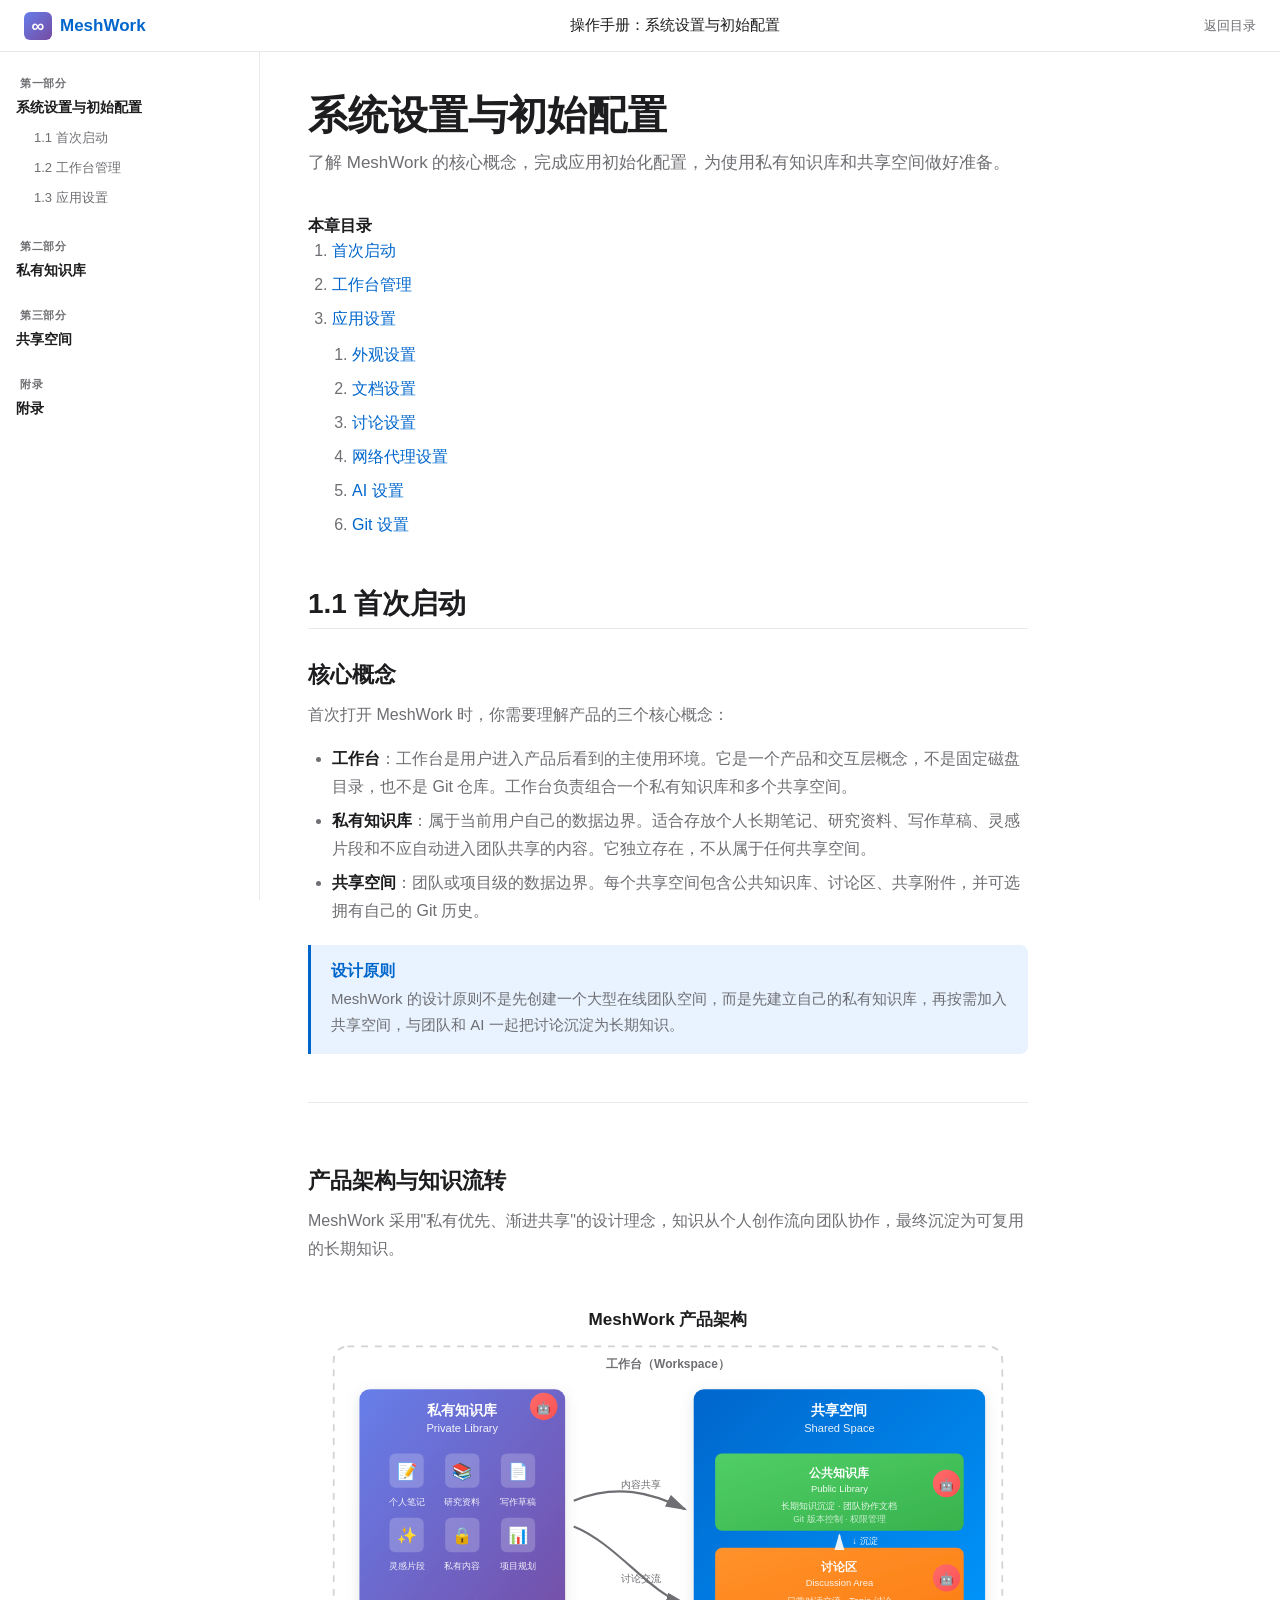
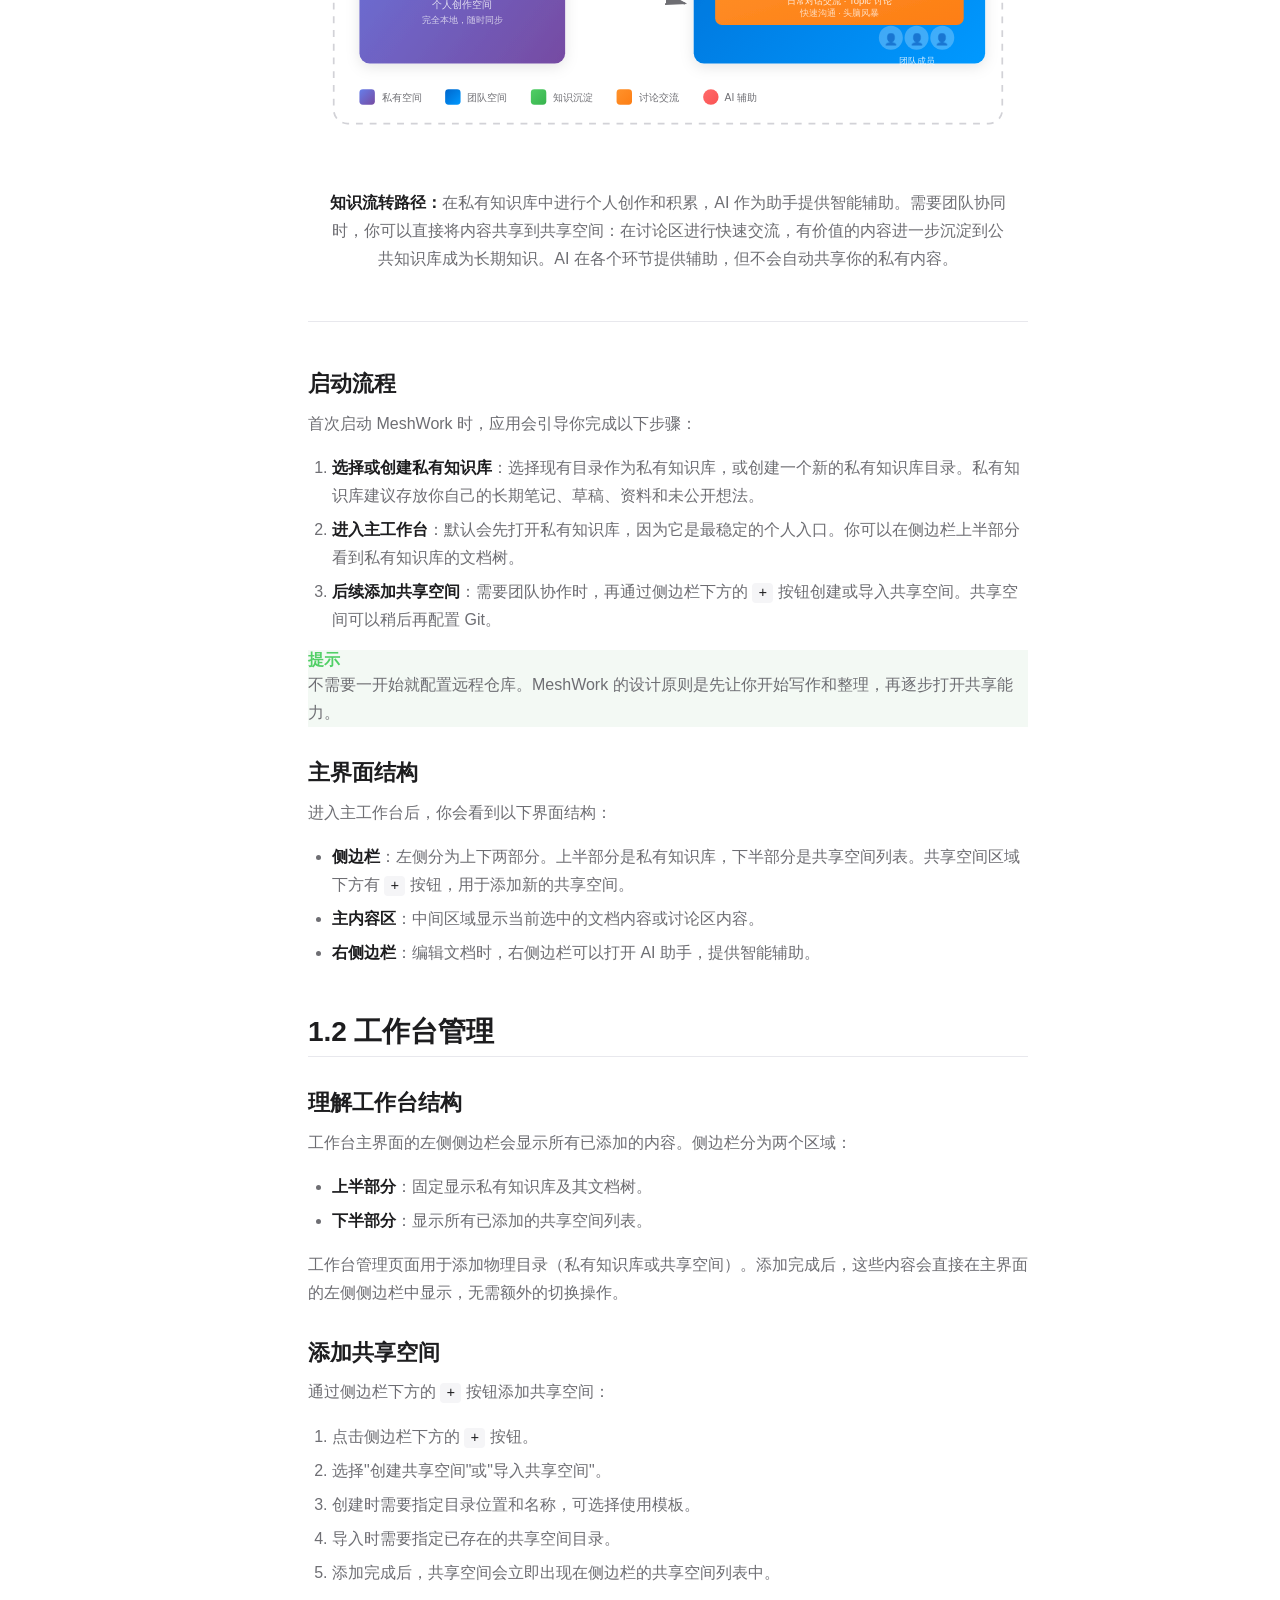
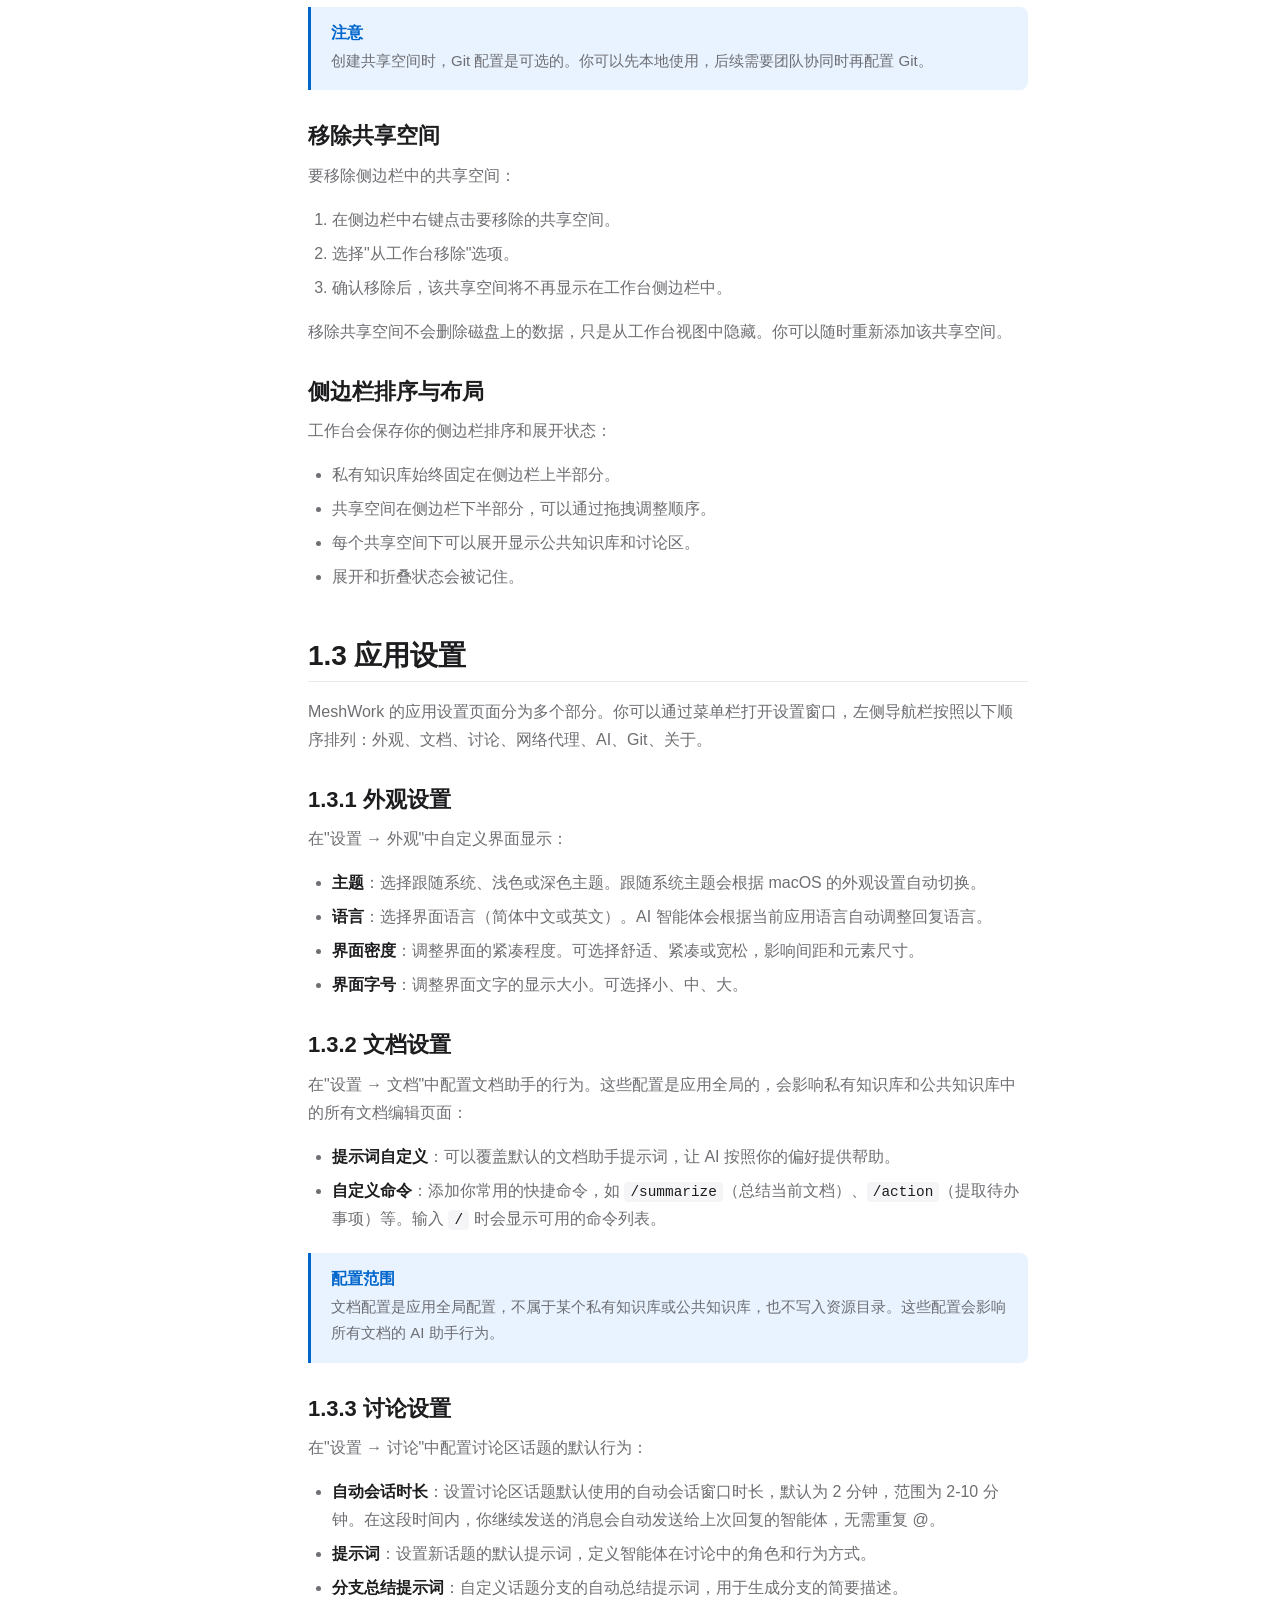
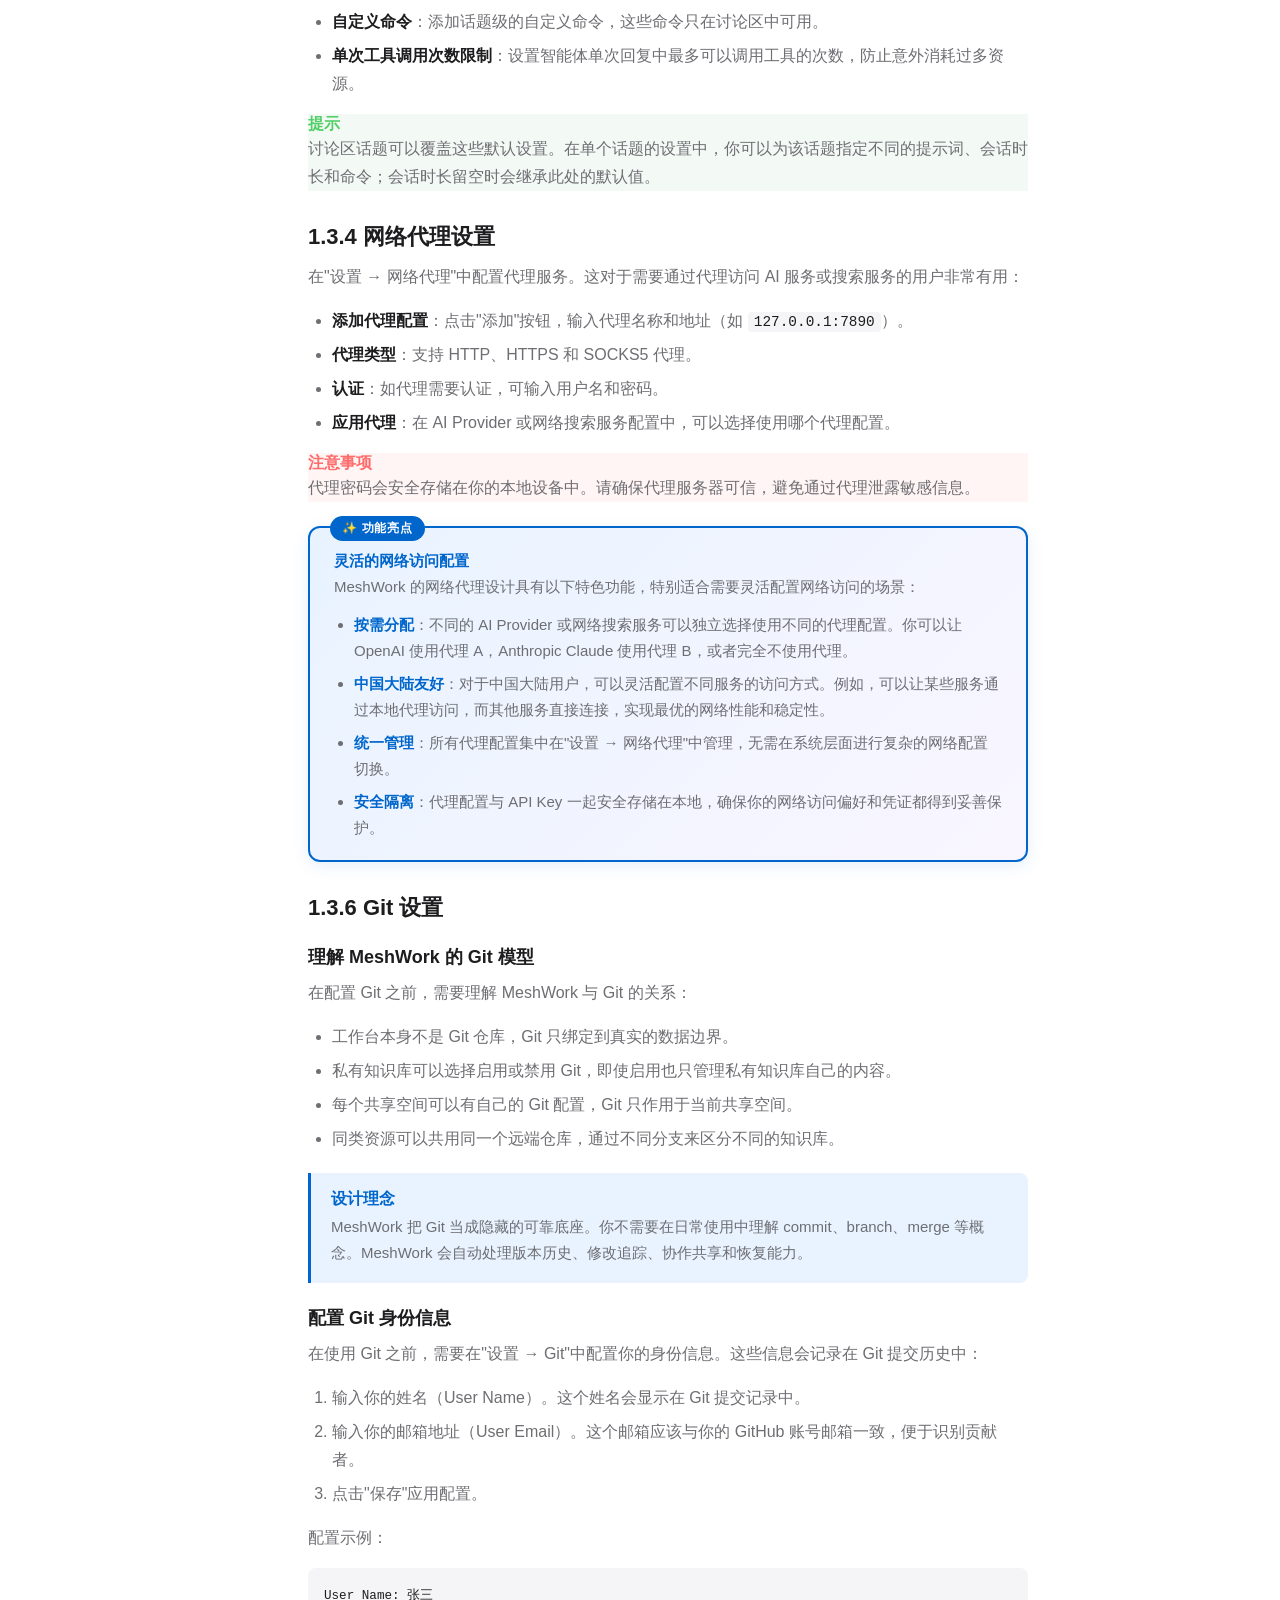
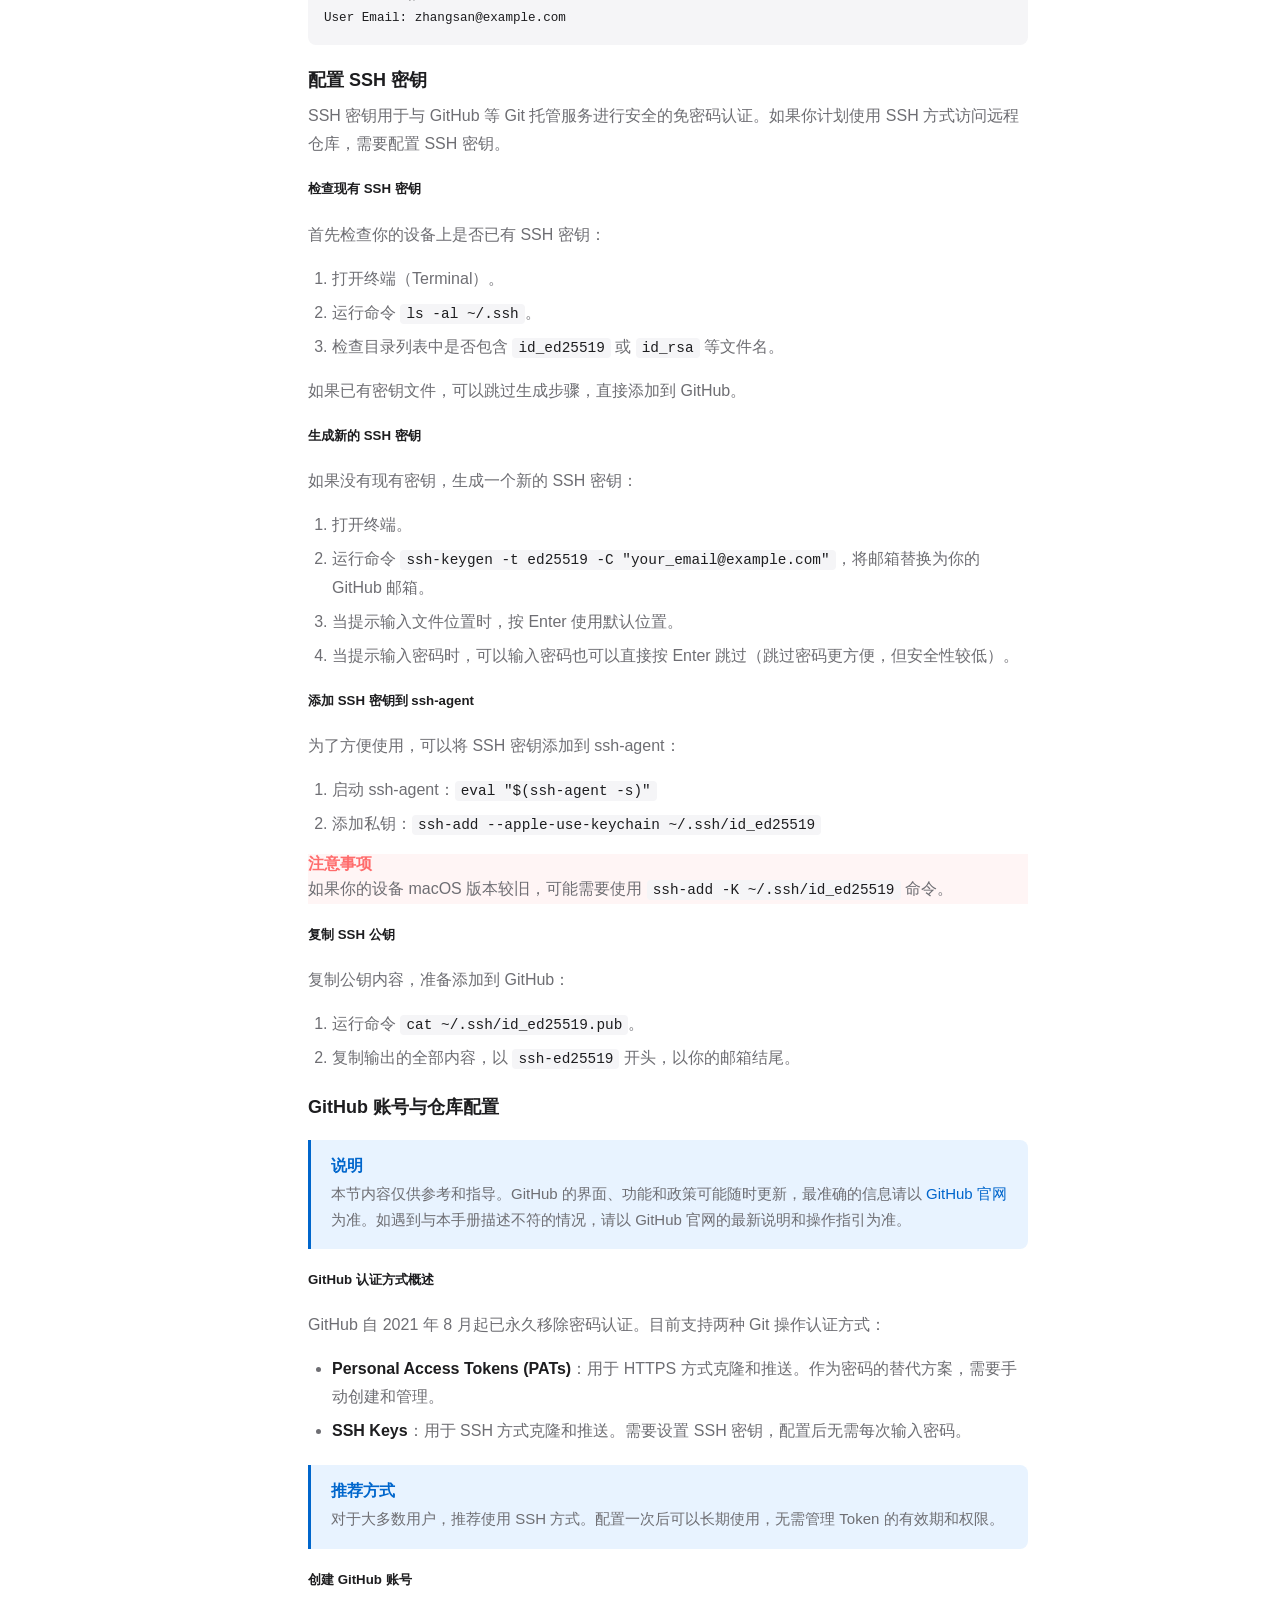
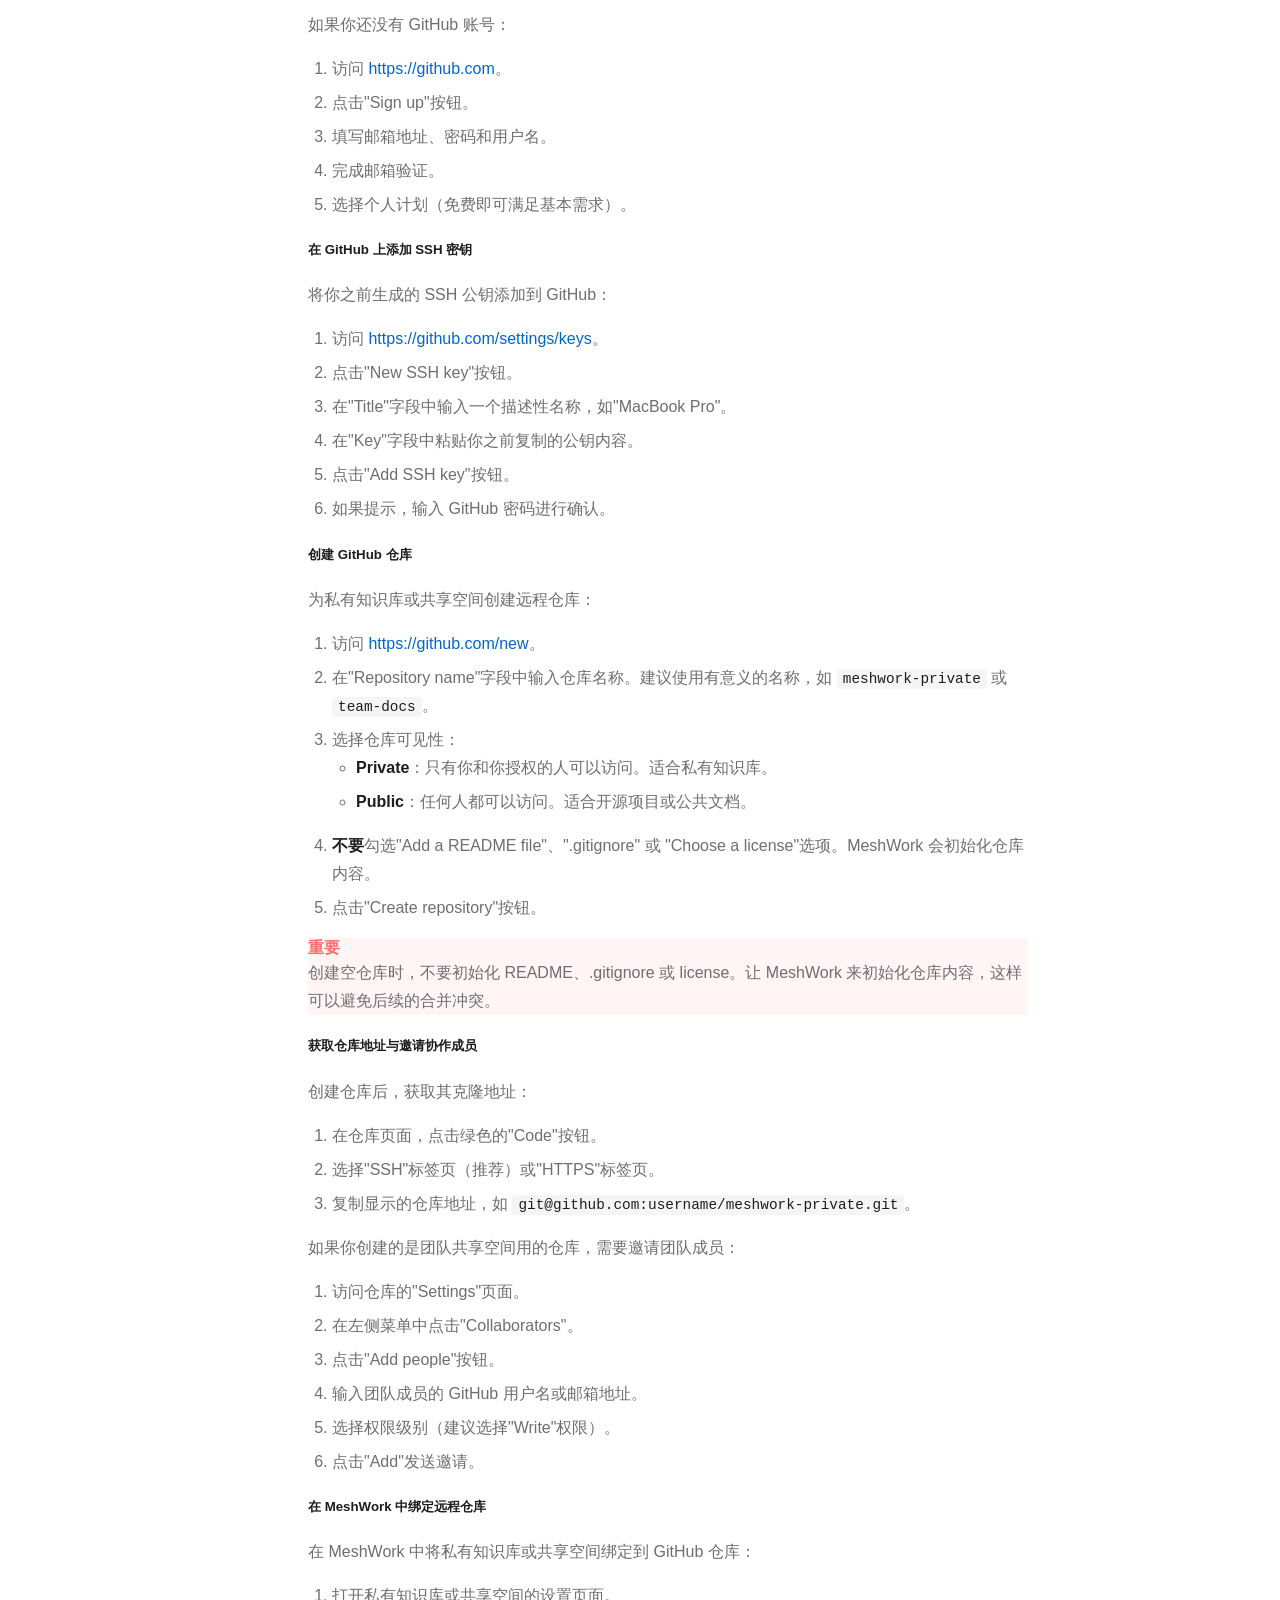
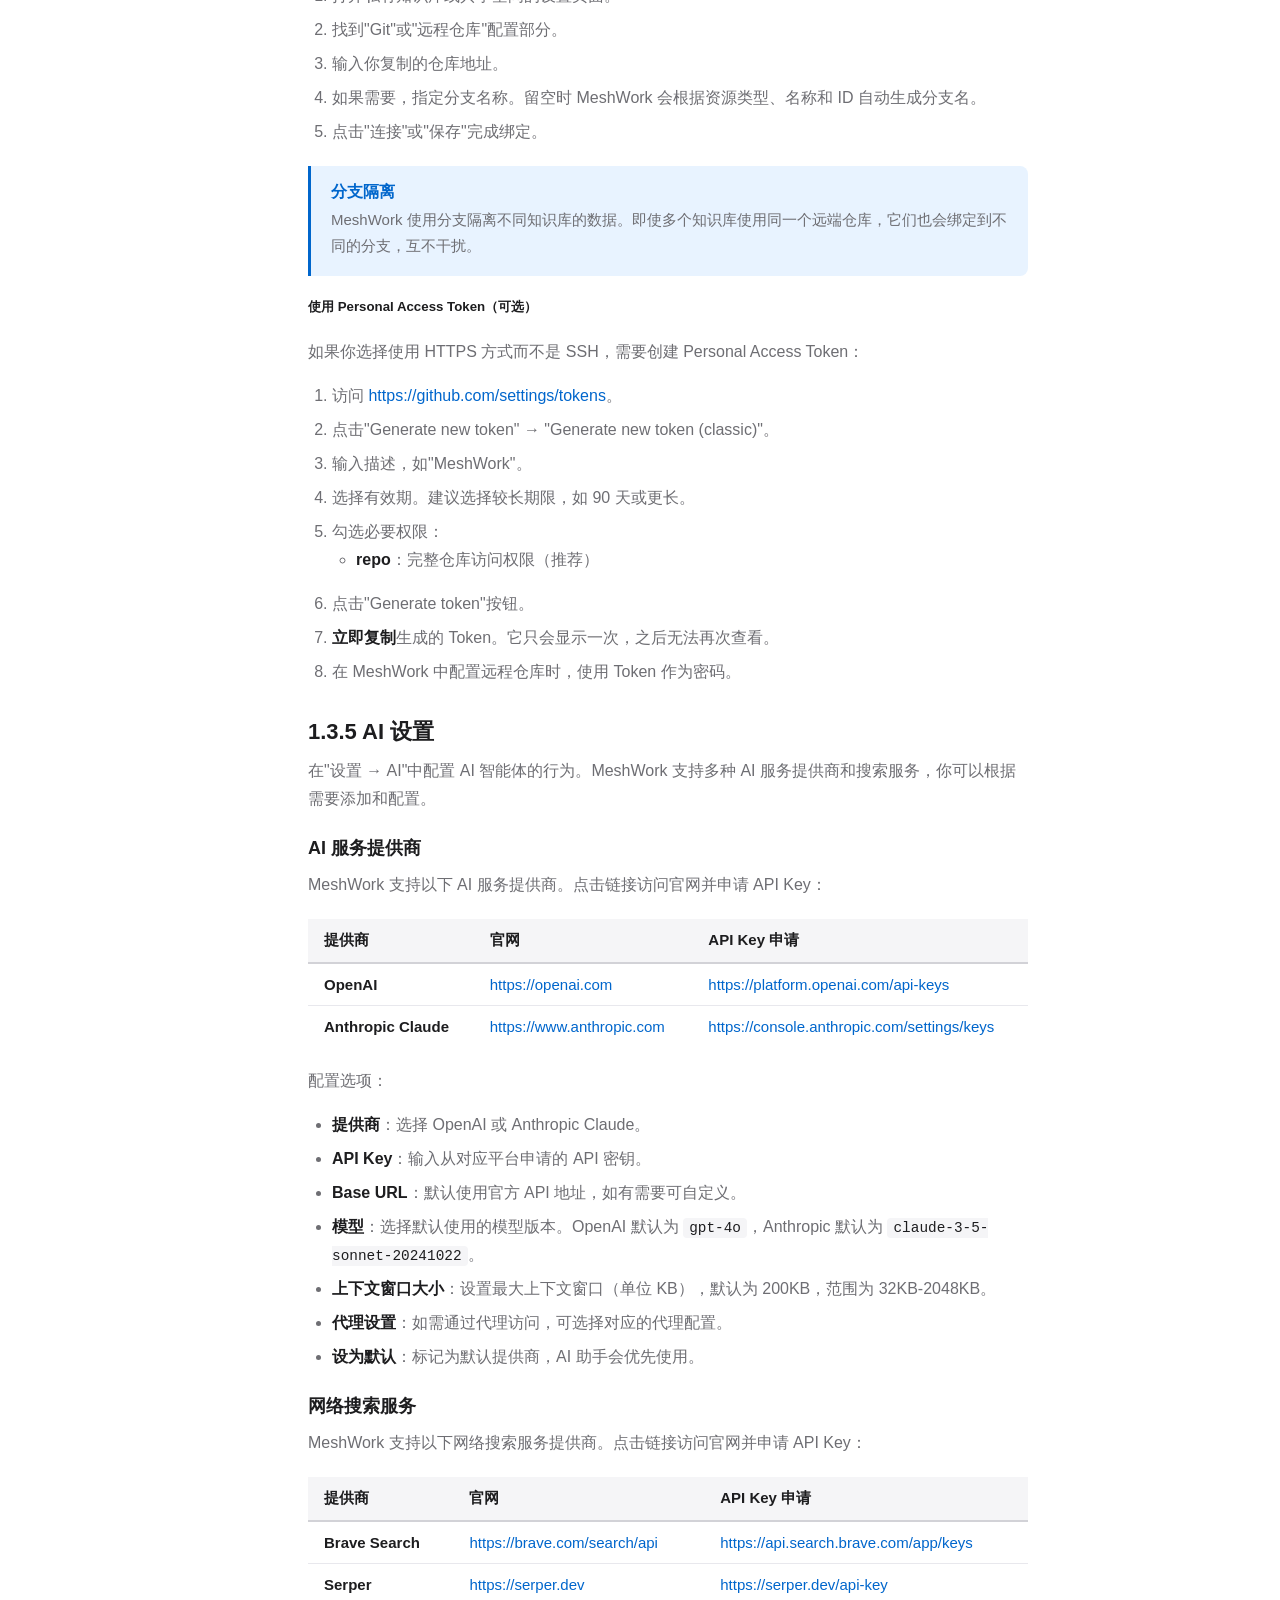
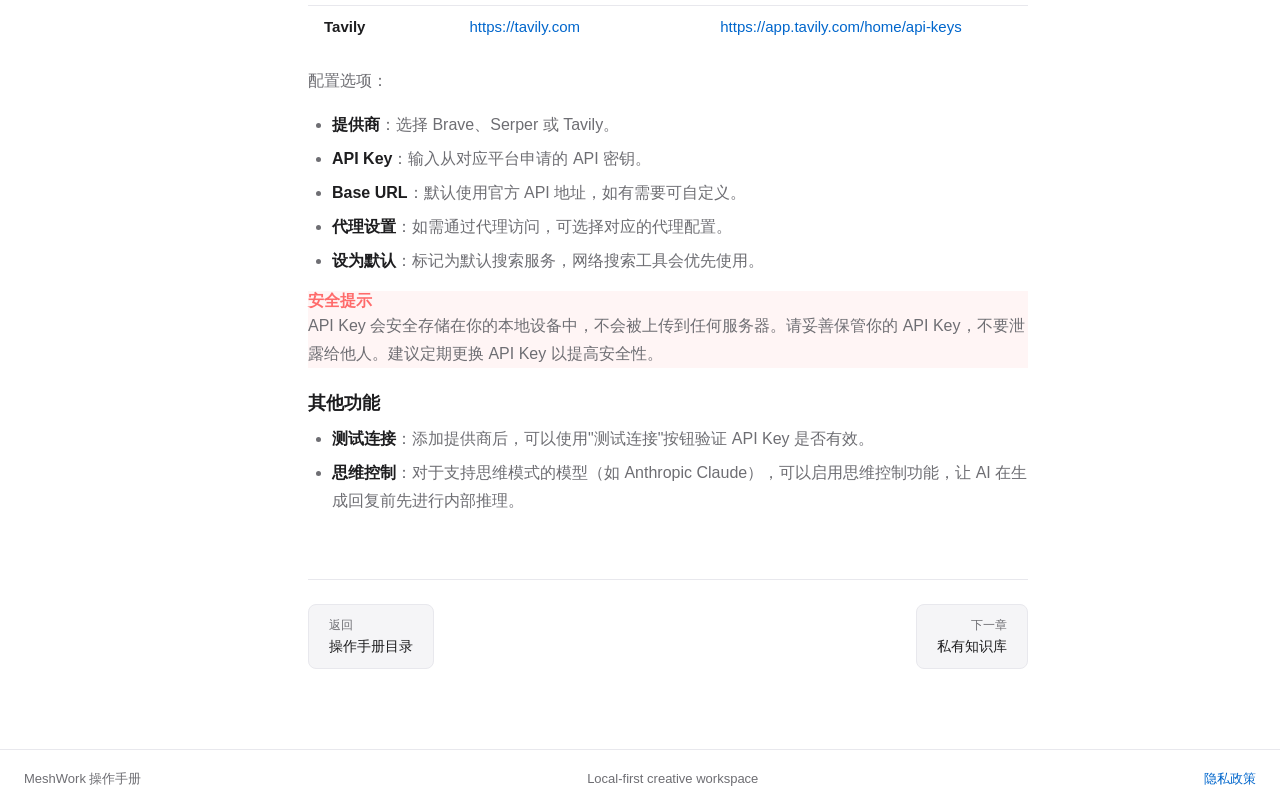
==== commit 62a8491e: "再次更新" ====
--- a/manual-book-01.html
+++ b/manual-book-01.html
@@ -67,8 +67,8 @@
                   <li><a href="#1-3-2">文档设置</a></li>
                   <li><a href="#1-3-3">讨论设置</a></li>
                   <li><a href="#1-3-4">网络代理设置</a></li>
-                  <li><a href="#1-3-5">Git 设置</a></li>
-                  <li><a href="#1-3-6">AI 设置</a></li>
+                  <li><a href="#1-3-5">AI 设置</a></li>
+                  <li><a href="#1-3-6">Git 设置</a></li>
                 </ol>
               </a></li>
             </ol>
@@ -357,7 +357,7 @@
 
           <h2 id="1-3">1.3 应用设置</h2>
 
-          <p>MeshWork 的应用设置页面分为多个部分。你可以通过菜单栏打开设置窗口，左侧导航栏按照以下顺序排列：外观、文档、讨论、网络代理、Git、AI、关于。</p>
+          <p>MeshWork 的应用设置页面分为多个部分。你可以通过菜单栏打开设置窗口，左侧导航栏按照以下顺序排列：外观、文档、讨论、网络代理、AI、Git、关于。</p>
 
           <h3 id="1-3-1">1.3.1 外观设置</h3>
 
@@ -428,7 +428,7 @@
             </ul>
           </div>
 
-          <h3 id="1-3-5">1.3.5 Git 设置</h3>
+          <h3 id="1-3-6">1.3.6 Git 设置</h3>
 
           <h4>理解 MeshWork 的 Git 模型</h4>
 
@@ -635,9 +635,9 @@
             <li>在 MeshWork 中配置远程仓库时，使用 Token 作为密码。</li>
           </ol>
 
-          <h3 id="1-3-6">1.3.6 AI 设置</h3>
-
-          <p>在"设置 → 智能体"中配置 AI 智能体的行为。MeshWork 支持多种 AI 服务提供商和搜索服务，你可以根据需要添加和配置。</p>
+          <h3 id="1-3-5">1.3.5 AI 设置</h3>
+
+          <p>在"设置 → AI"中配置 AI 智能体的行为。MeshWork 支持多种 AI 服务提供商和搜索服务，你可以根据需要添加和配置。</p>
 
           <h4>AI 服务提供商</h4>
 
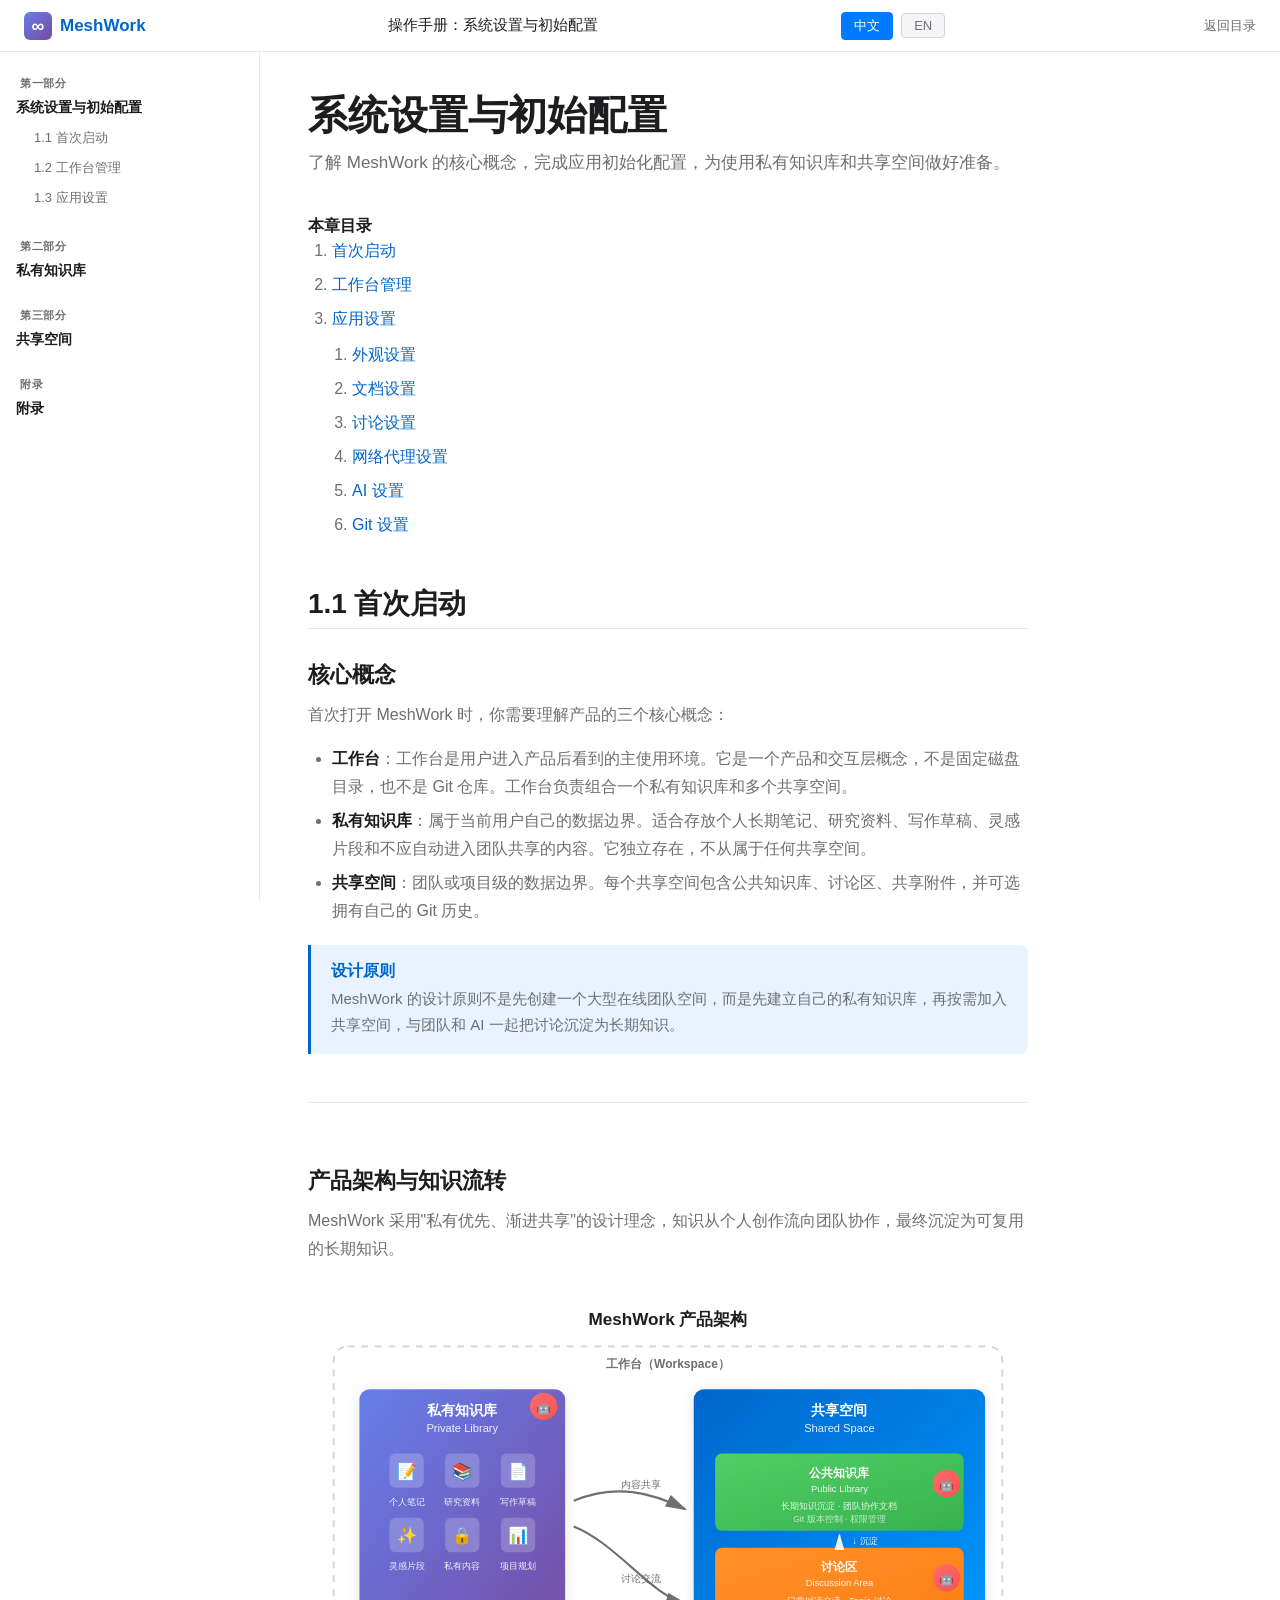
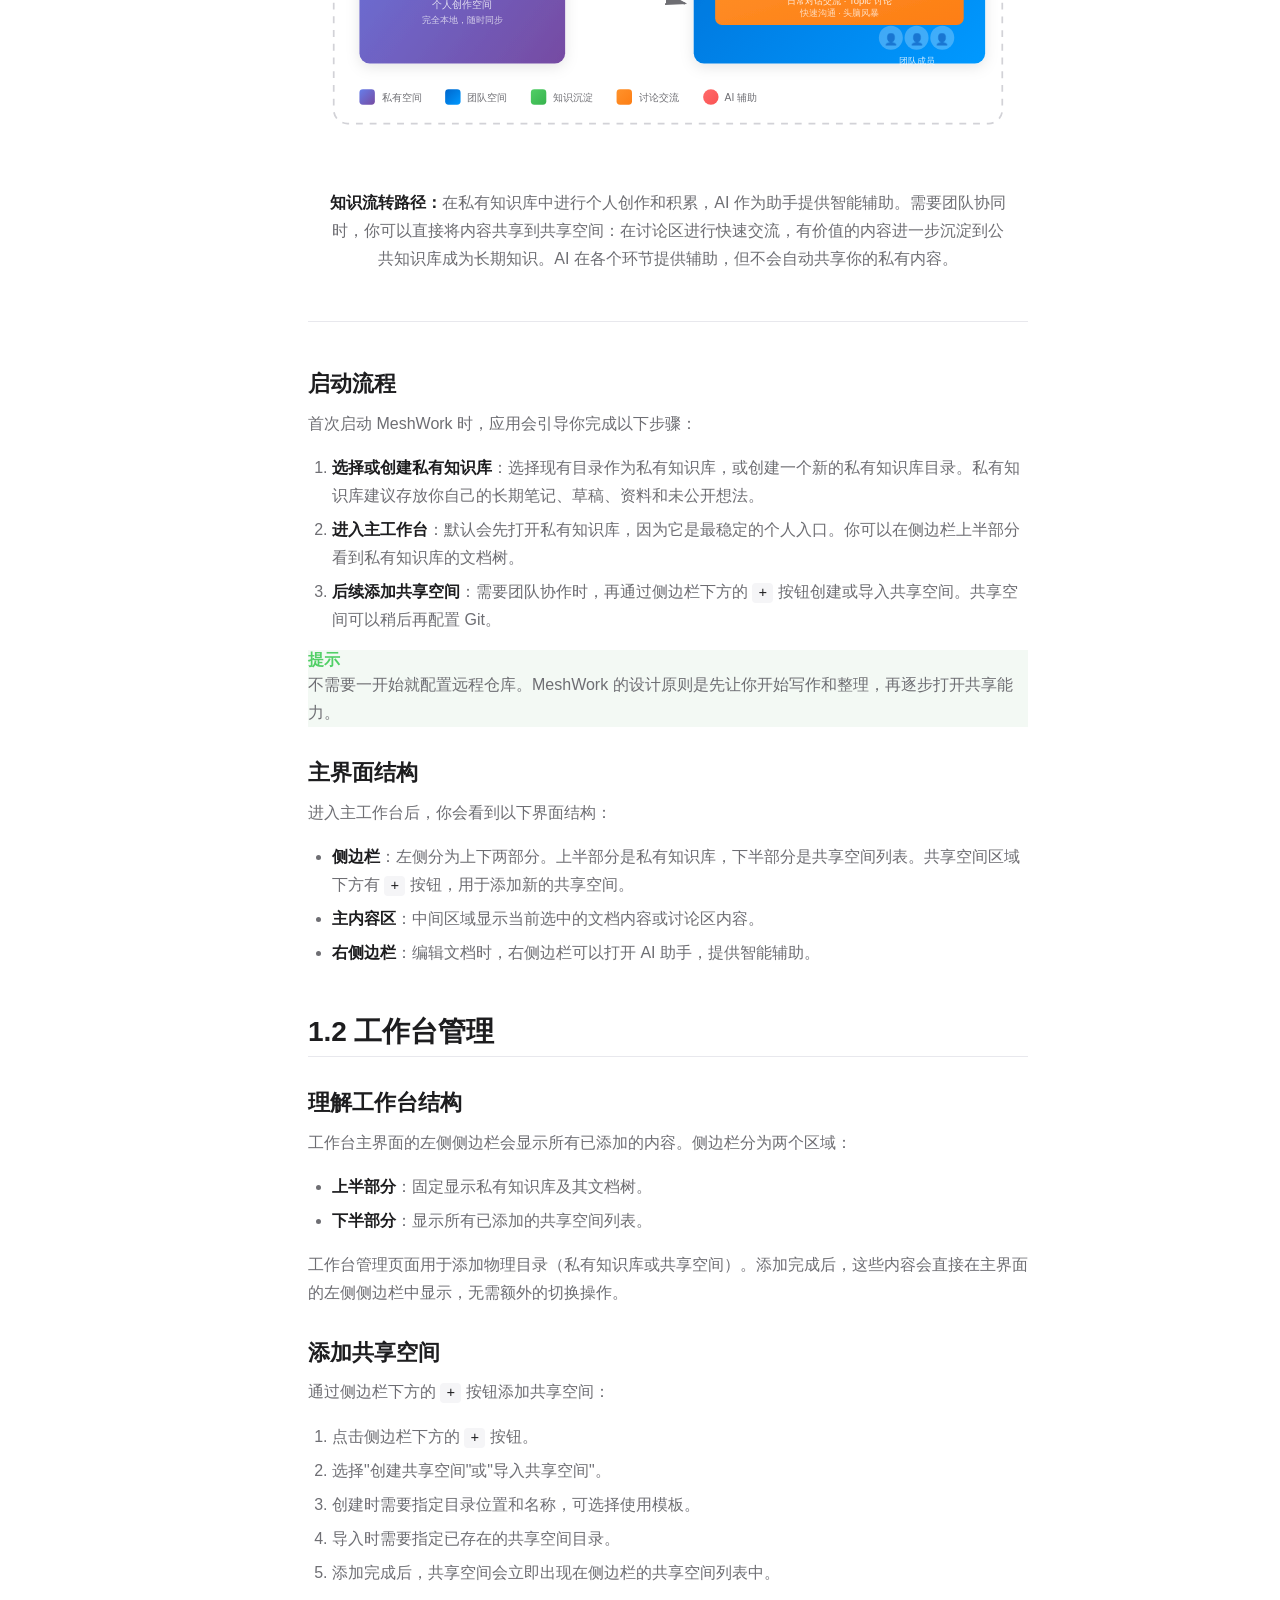
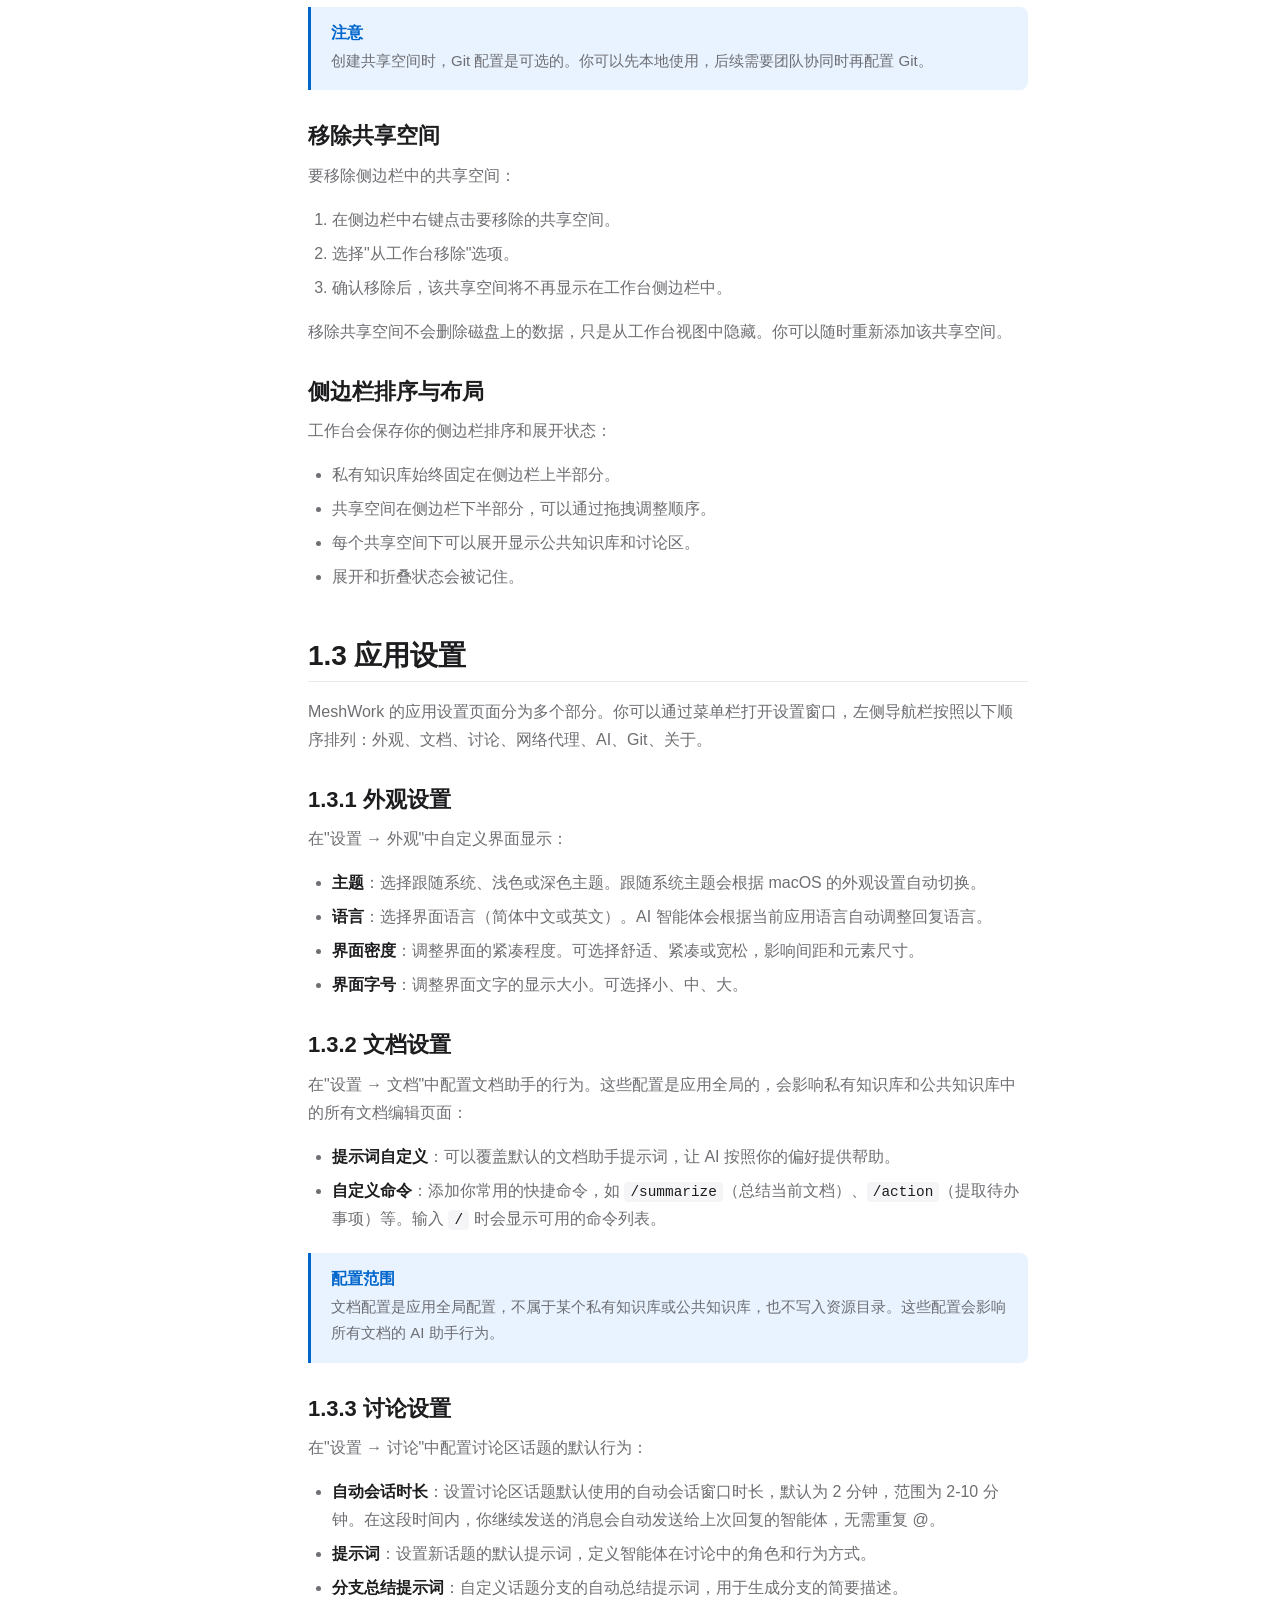
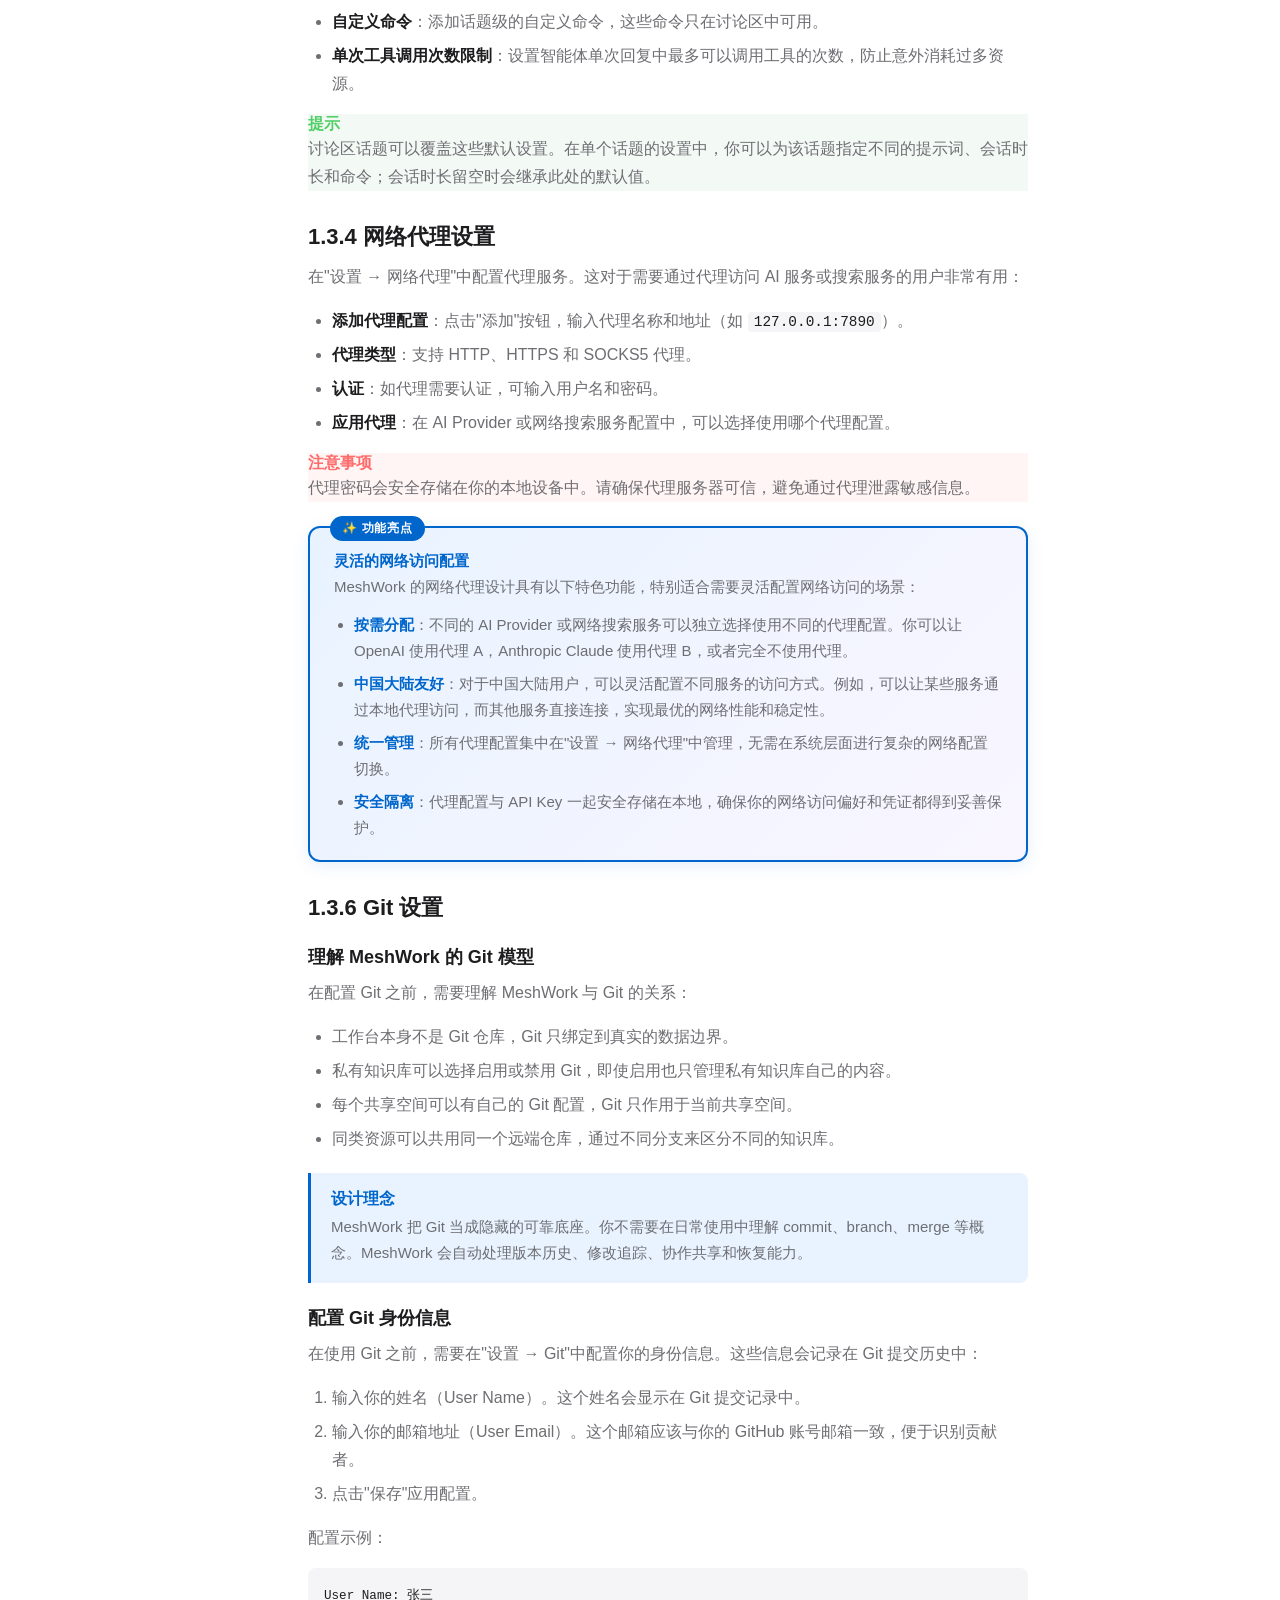
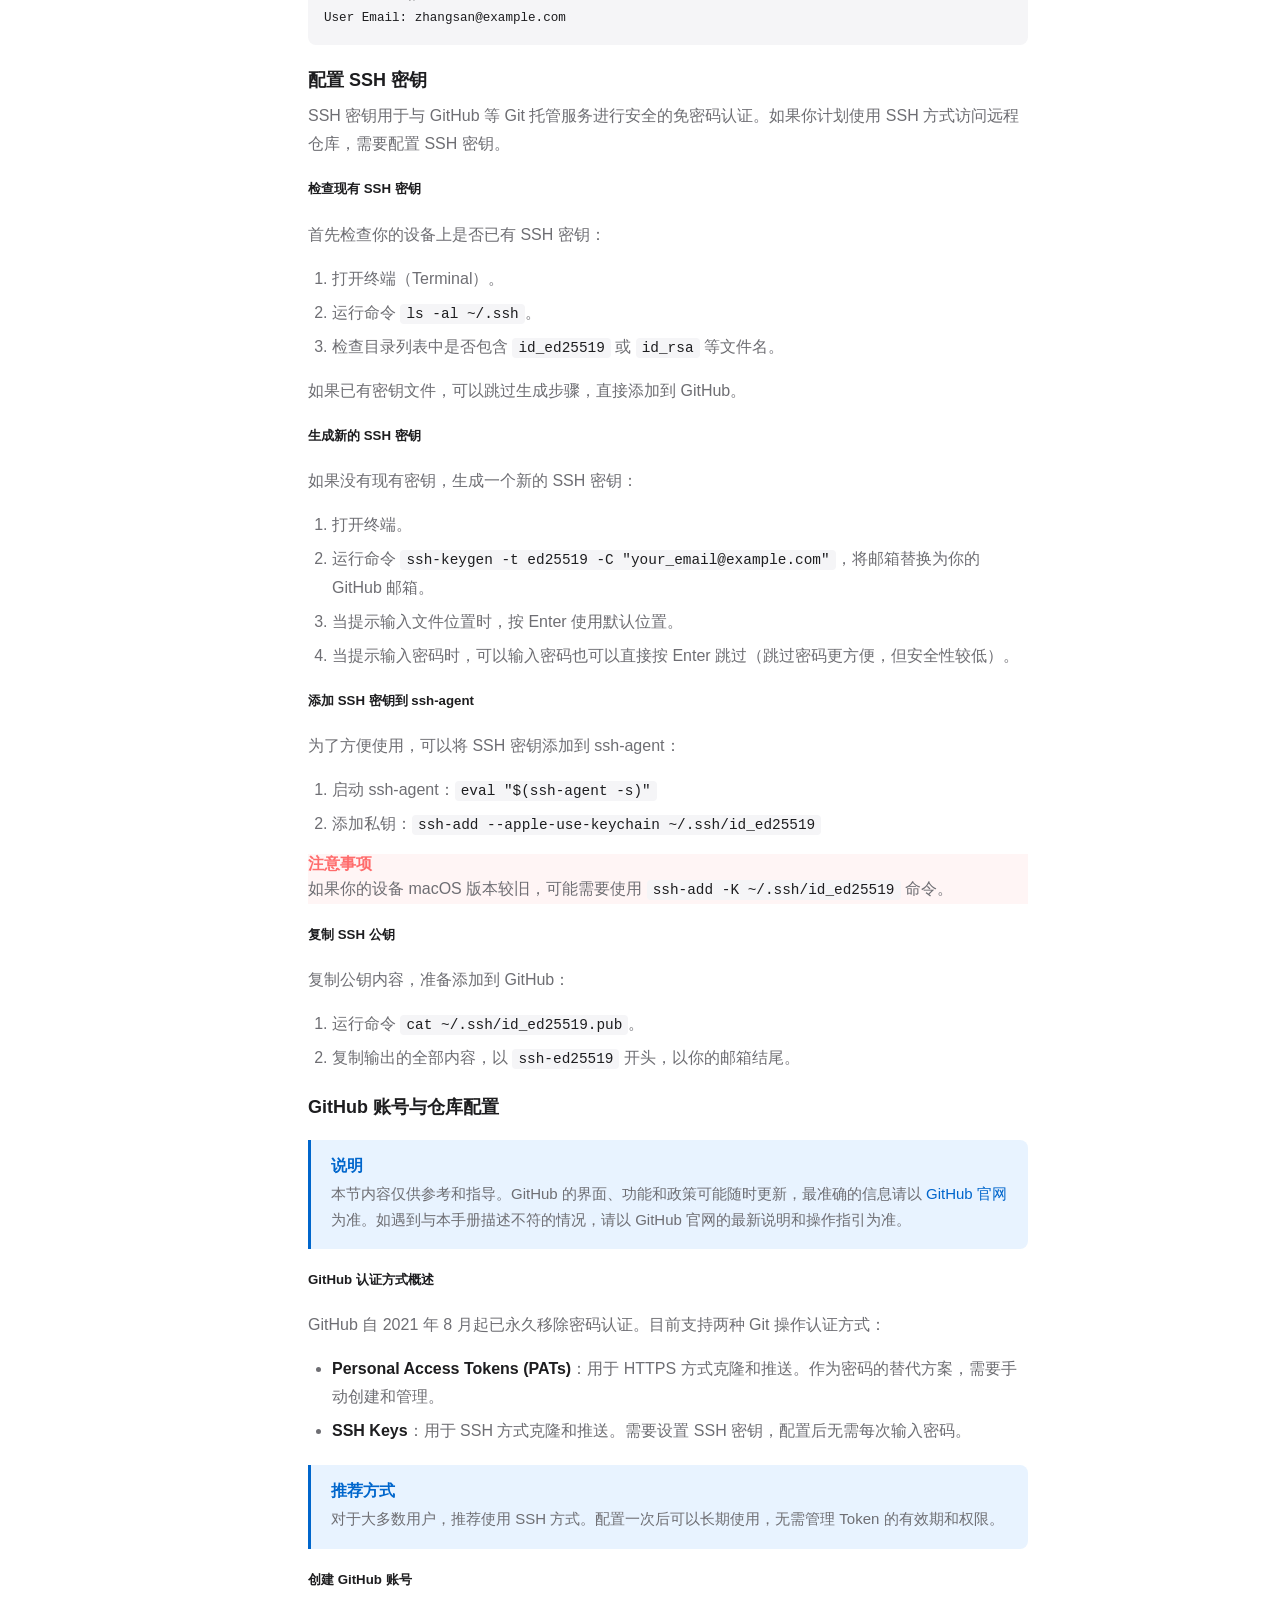
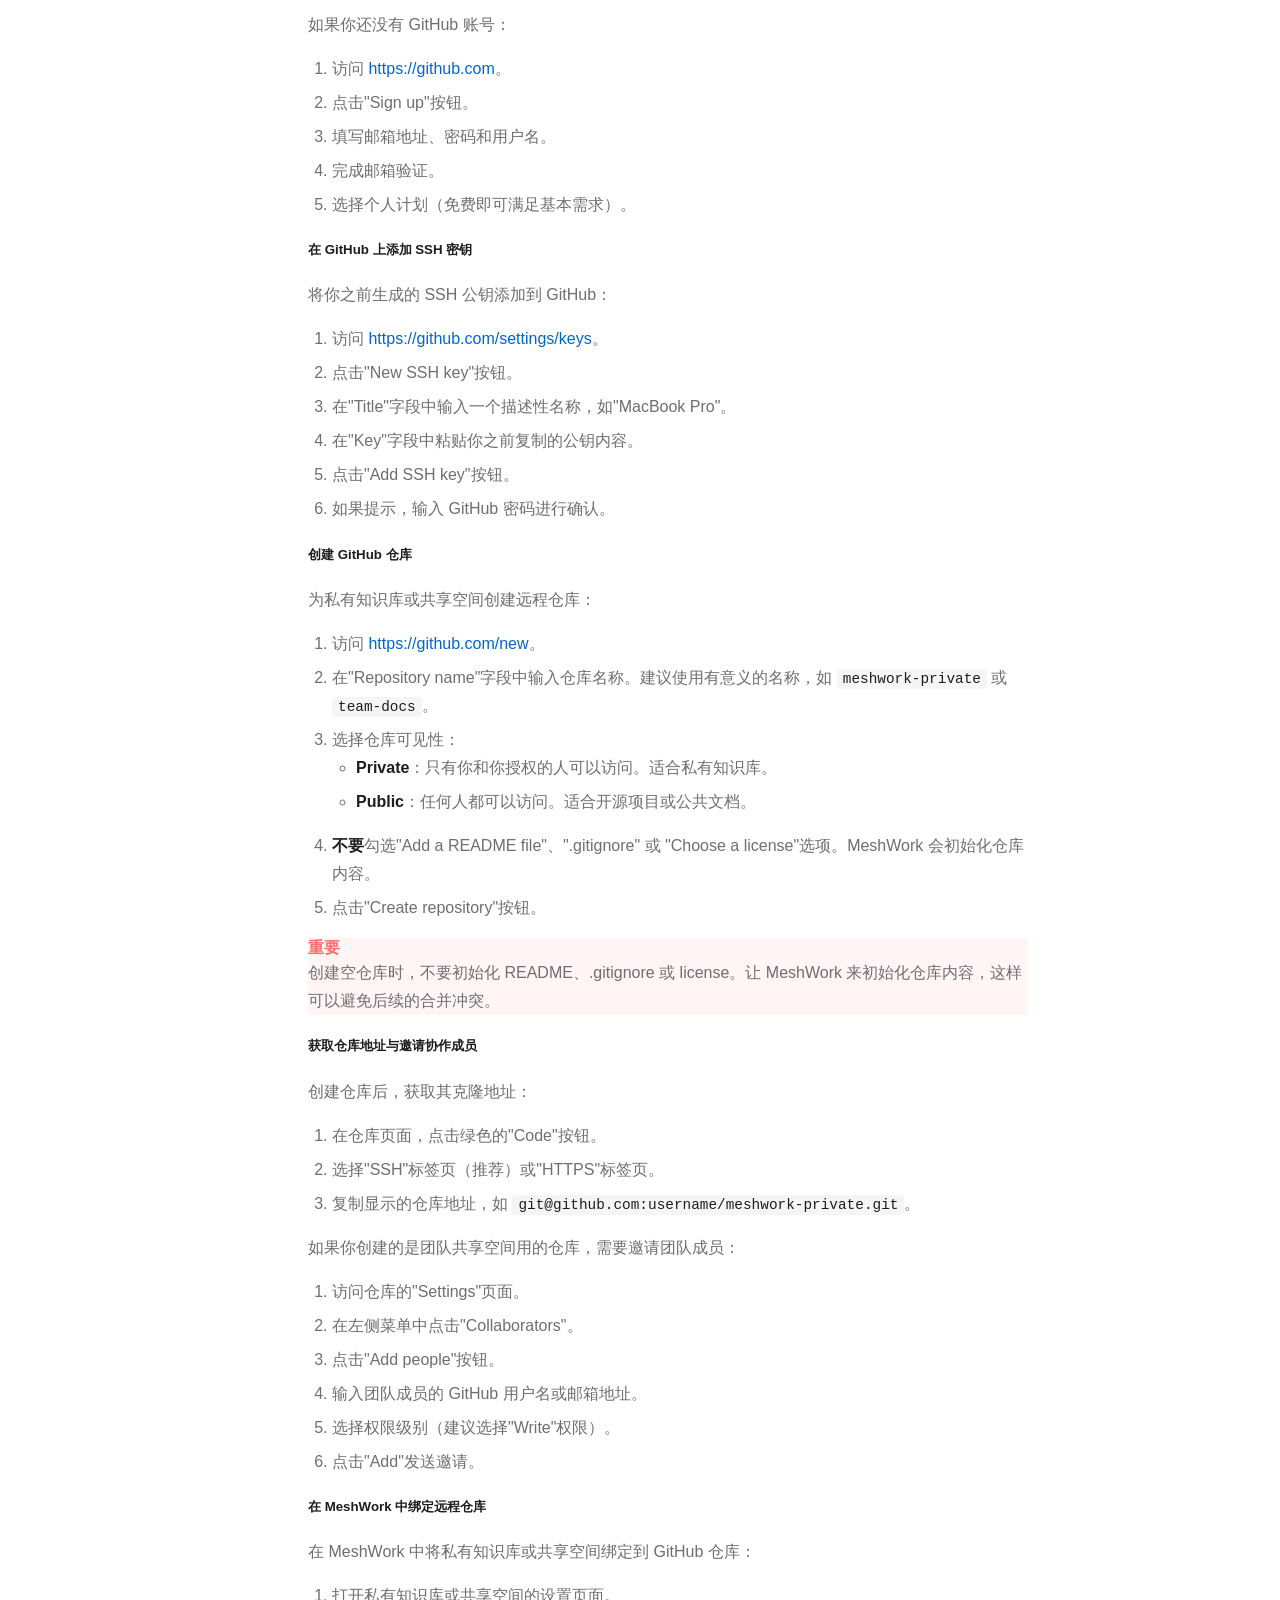
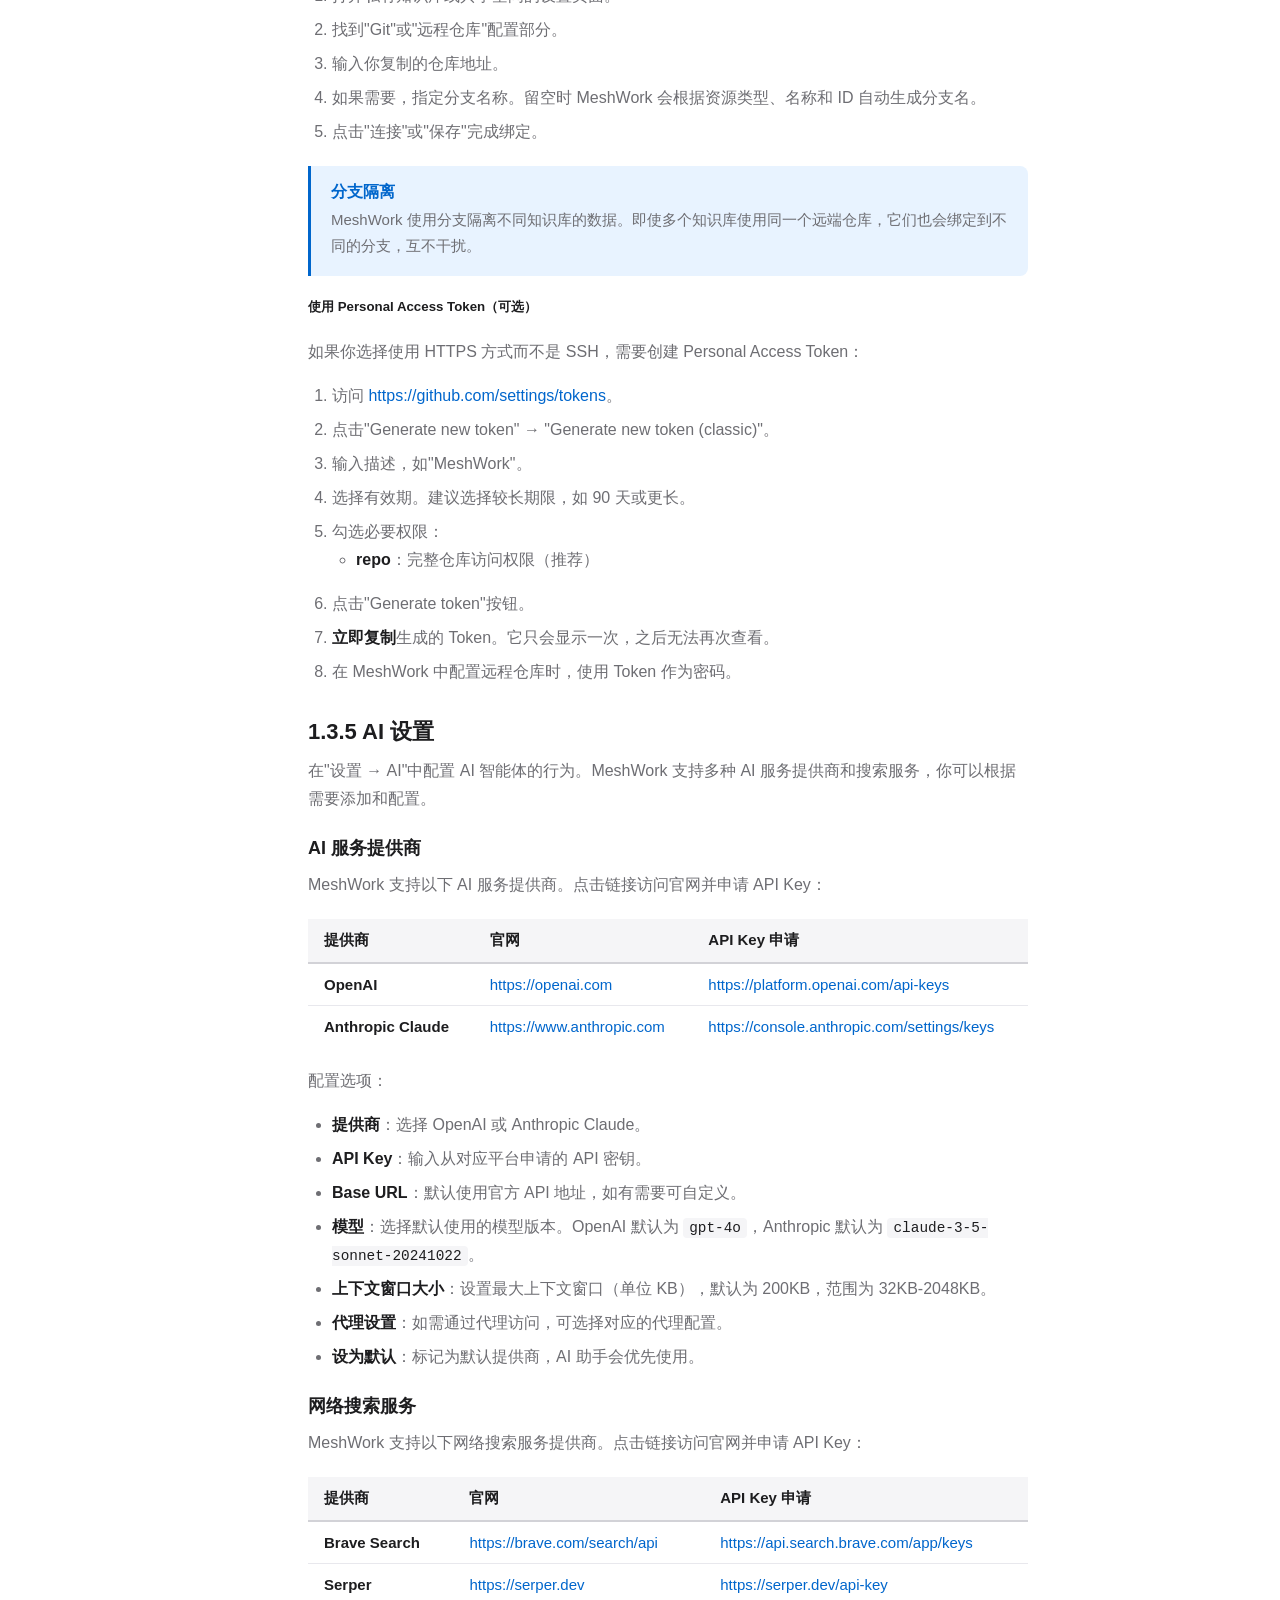
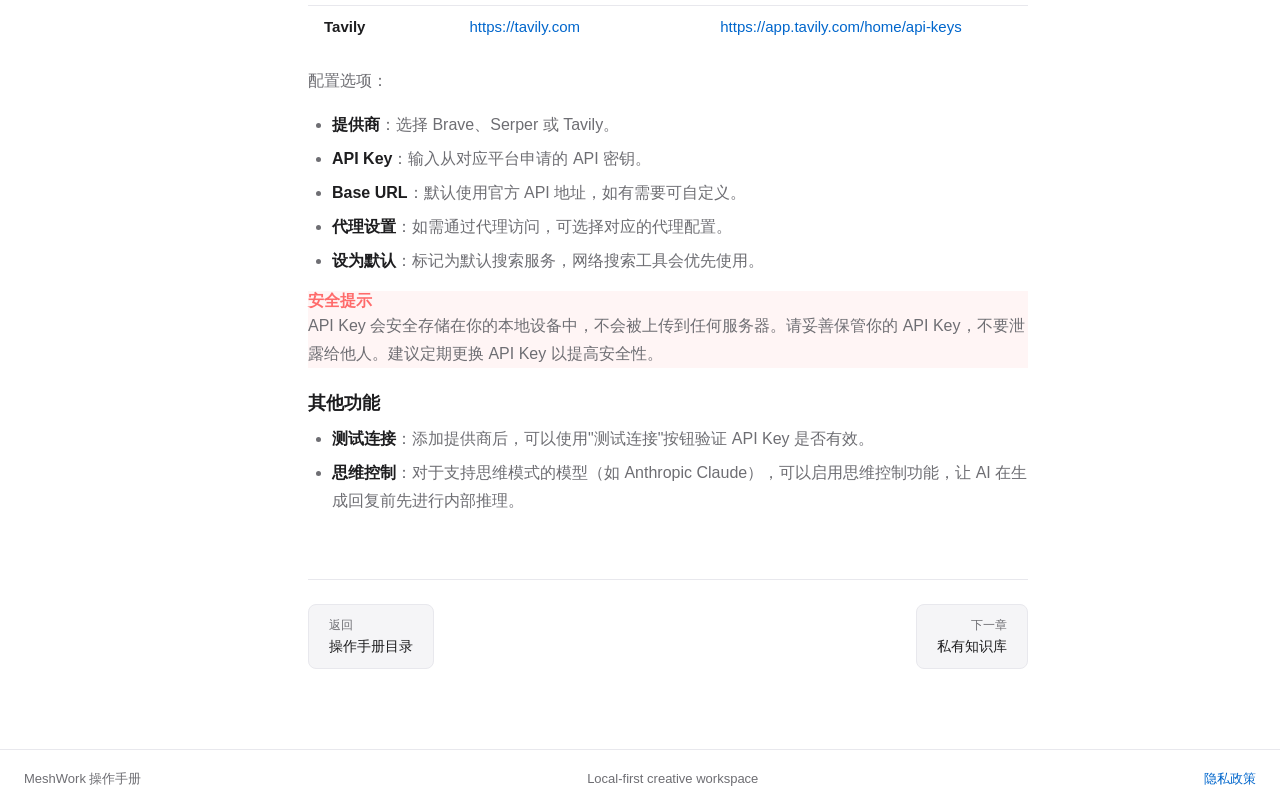
==== commit da151eb5: "英文手册" ====
--- a/manual-book-01.html
+++ b/manual-book-01.html
@@ -18,7 +18,68 @@
       <nav class="manual-book-nav">
         <span>操作手册：系统设置与初始配置</span>
       </nav>
+      <div class="language-switch">
+        <span class="lang-button is-active">中文</span>
+        <a href="manual-book-01-en.html" class="lang-button">EN</a>
+      </div>
       <a class="manual-book-home" href="manual.html">返回目录</a>
+    </header>
+
+    <style>
+      .language-switch {
+        display: flex;
+        align-items: center;
+        gap: 8px;
+        margin-right: 16px;
+      }
+      .lang-button {
+        padding: 4px 12px;
+        font-size: 13px;
+        border-radius: 4px;
+        border: 1px solid #d2d2d7;
+        background: #f5f5f7;
+        color: #6e6e73;
+        cursor: pointer;
+        text-decoration: none;
+        transition: all 0.2s;
+      }
+      .lang-button:hover {
+        background: #e5e5ea;
+      }
+      .lang-button.is-active {
+        background: #007aff;
+        color: white;
+        border-color: #007aff;
+      }
+    </style>
+
+    <style>
+      .language-switch {
+        display: flex;
+        align-items: center;
+        gap: 8px;
+        margin-right: 16px;
+      }
+      .lang-button {
+        padding: 4px 12px;
+        font-size: 13px;
+        border-radius: 4px;
+        border: 1px solid #d2d2d7;
+        background: #f5f5f7;
+        color: #6e6e73;
+        cursor: pointer;
+        text-decoration: none;
+        transition: all 0.2s;
+      }
+      .lang-button:hover {
+        background: #e5e5ea;
+      }
+      .lang-button.is-active {
+        background: #007aff;
+        color: white;
+        border-color: #007aff;
+      }
+    </style>
     </header>
 
     <div class="manual-book-layout">
@@ -749,5 +810,7 @@
       <span>Local-first creative workspace</span>
       <a href="privacy.html">隐私政策</a>
     </footer>
+
+    <script src="manual-lang-redirect.js"></script>
   </body>
 </html>
--- a/manual-book.css
+++ b/manual-book.css
@@ -469,6 +469,11 @@
   border-radius: 999px;
 }
 
+/* English version override */
+html[lang="en"] .manual-book-content .highlight-block::before {
+  content: "✨ Feature Highlight";
+}
+
 .manual-book-content .highlight-block p {
   margin: 0;
   font-size: 15px;
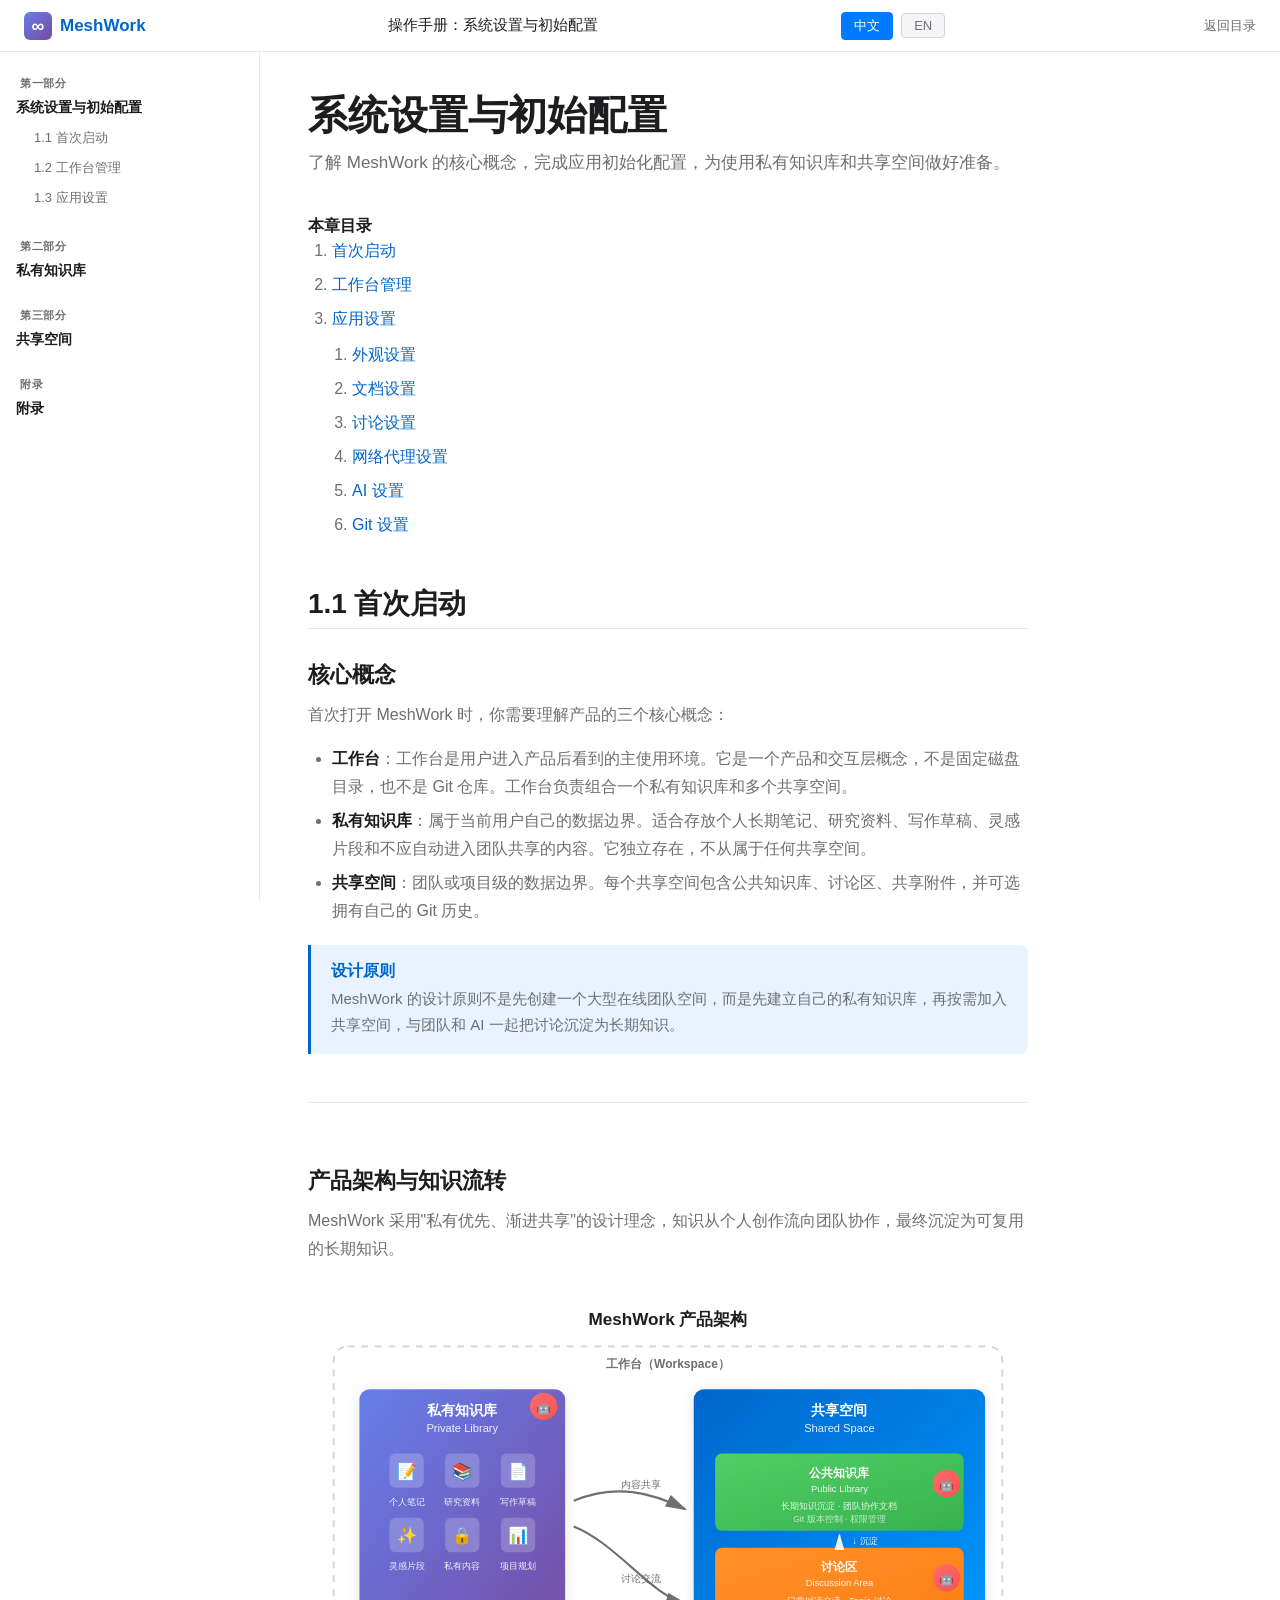
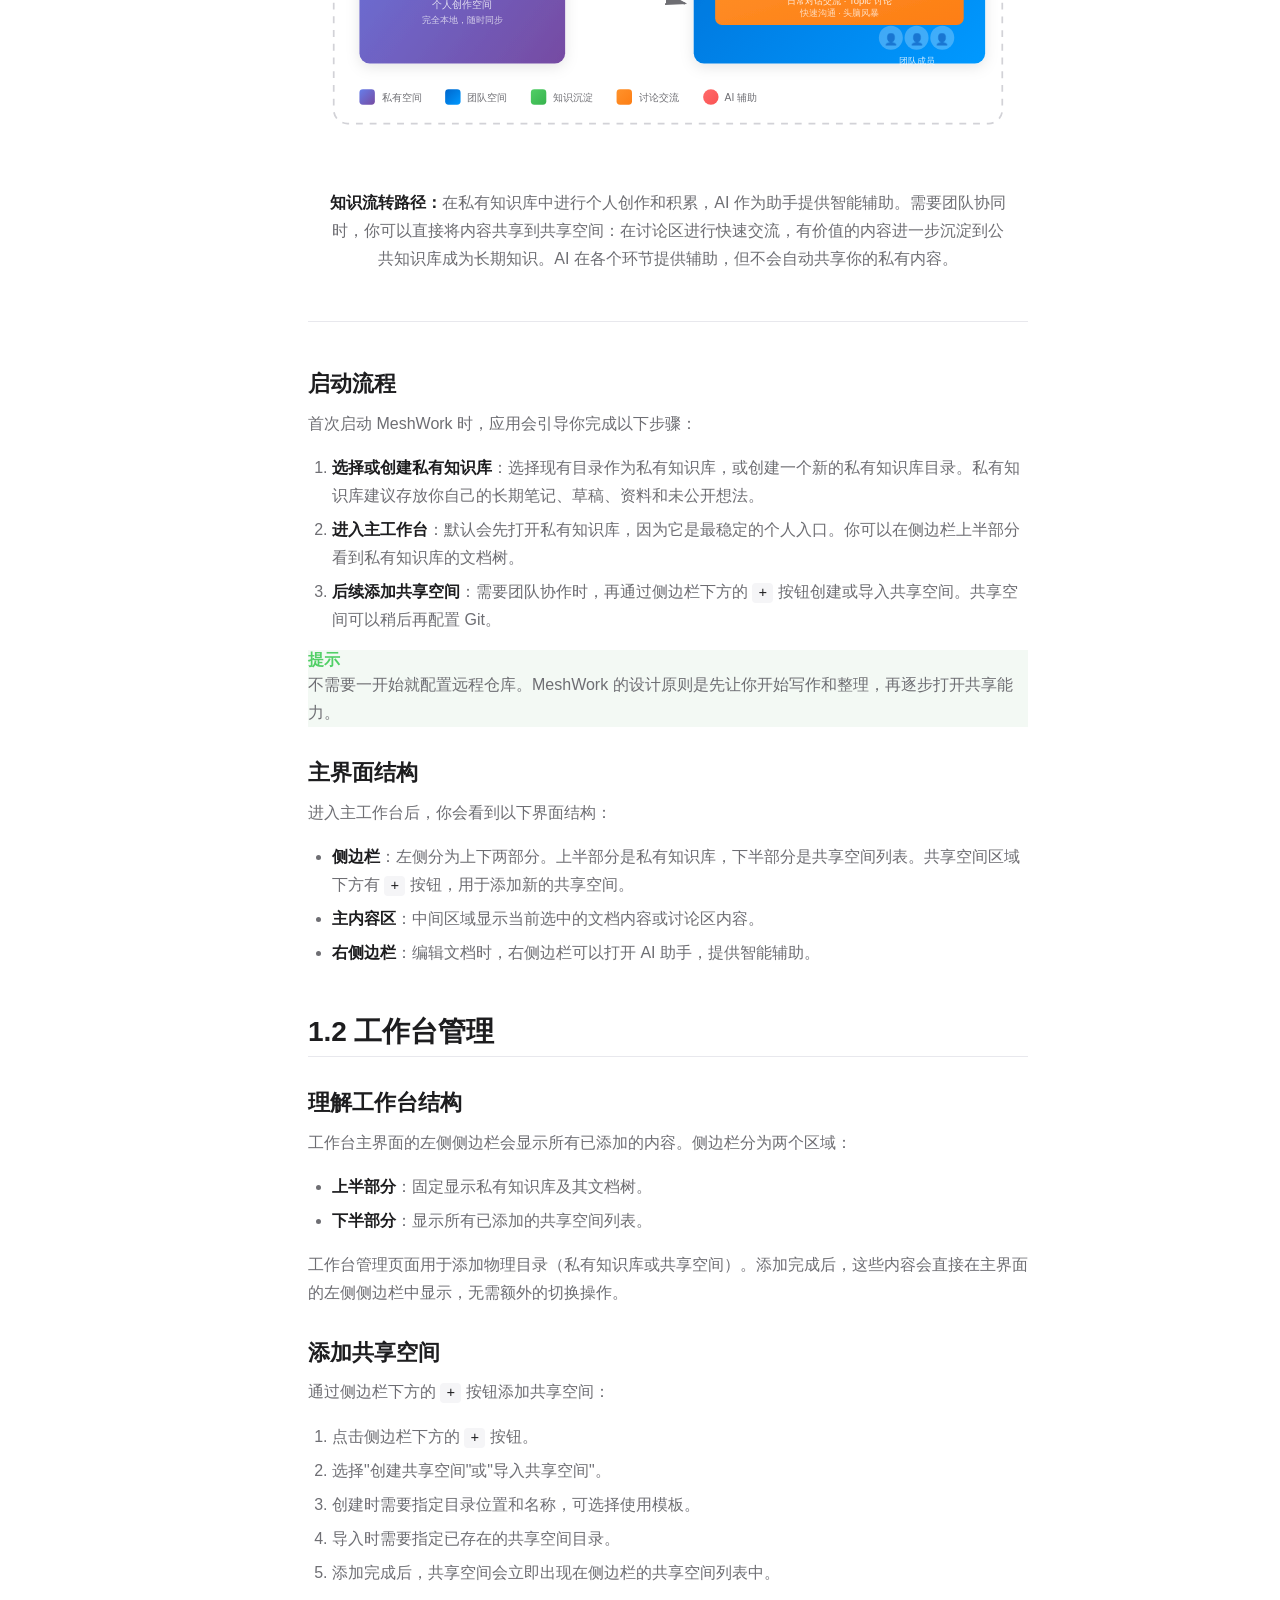
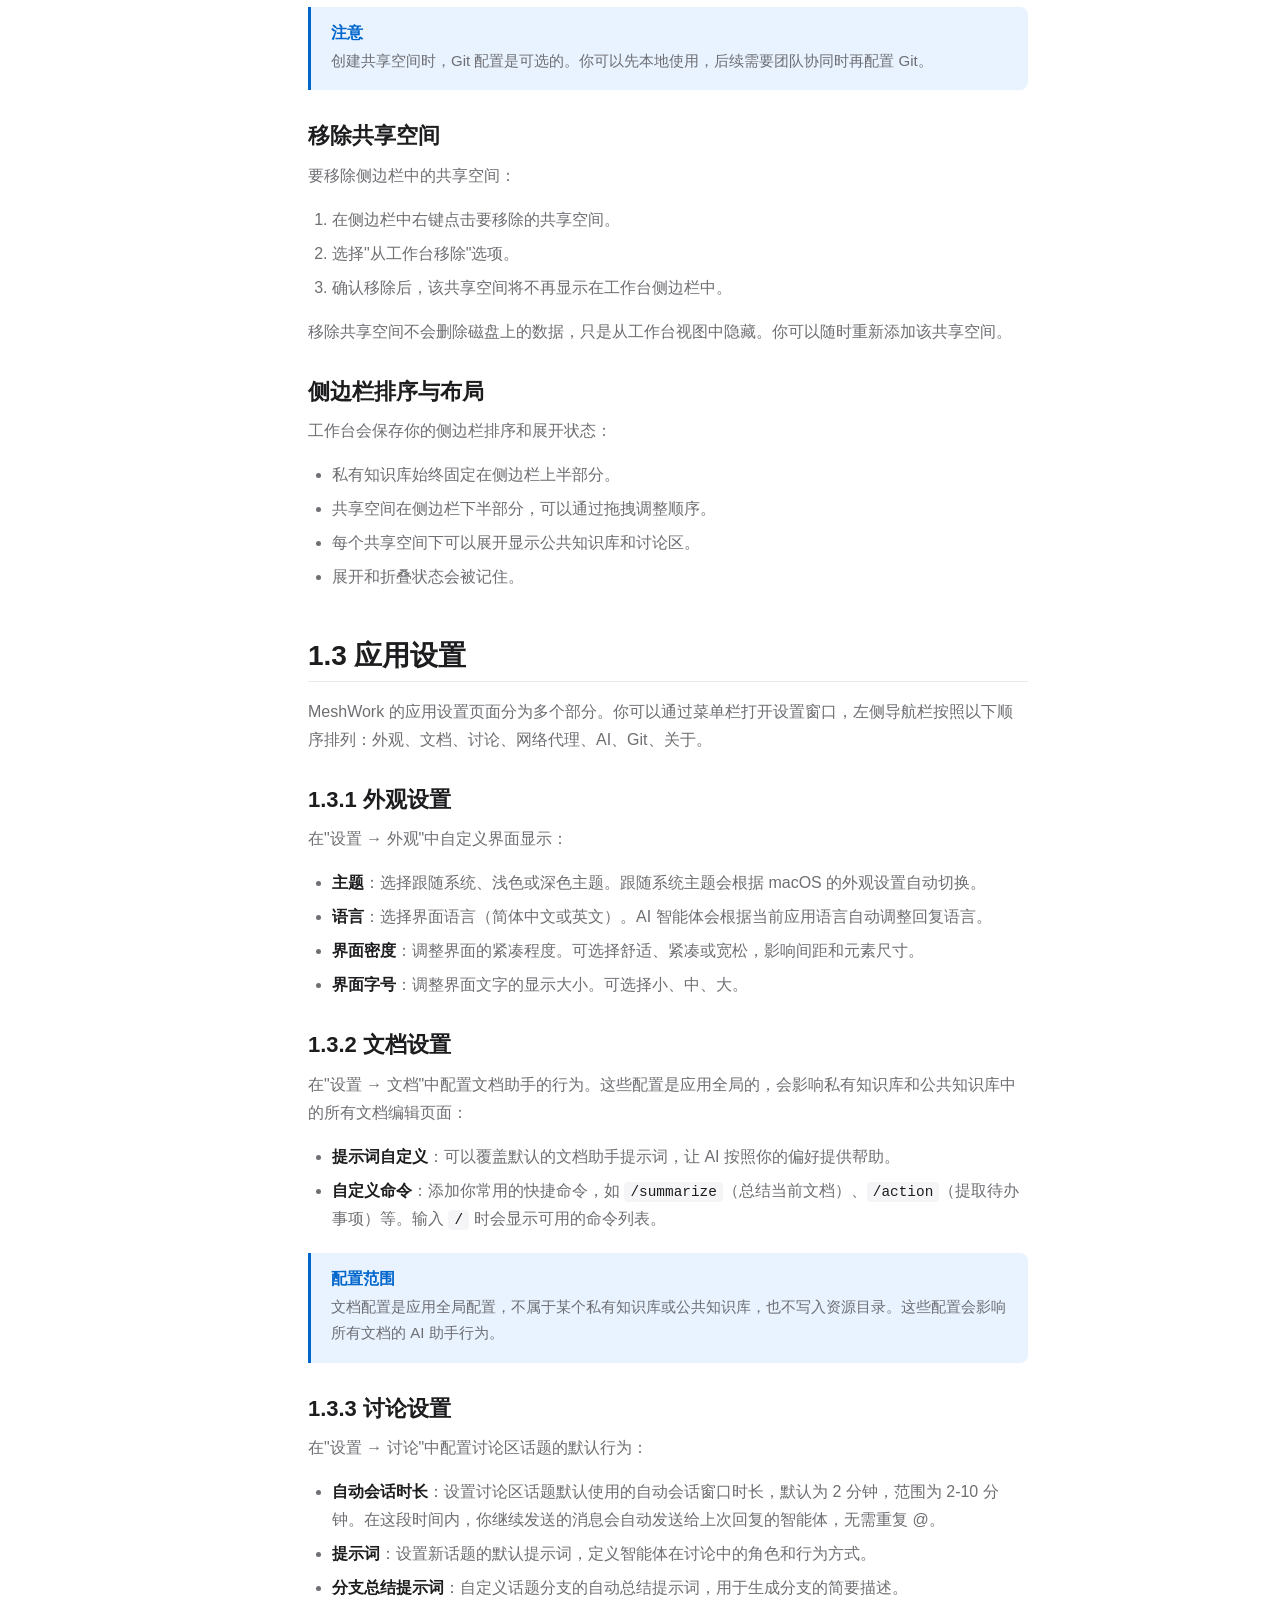
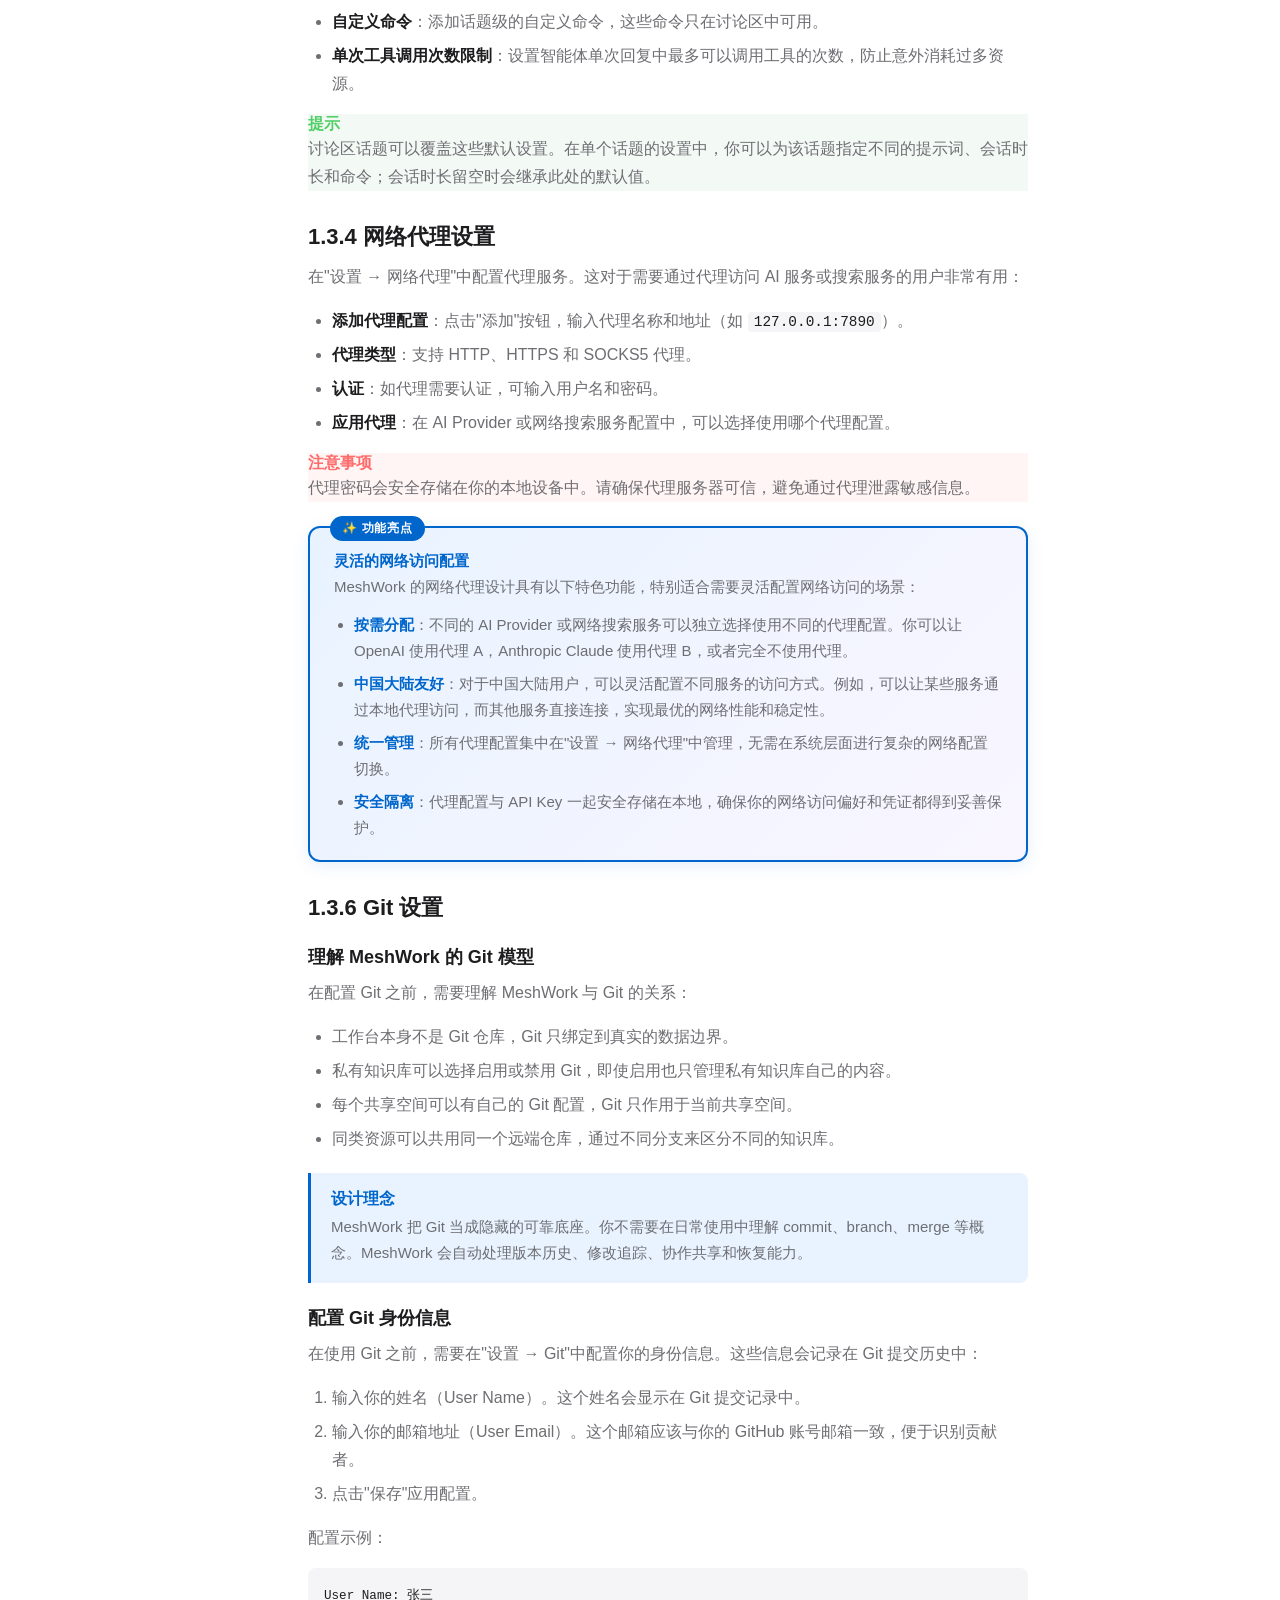
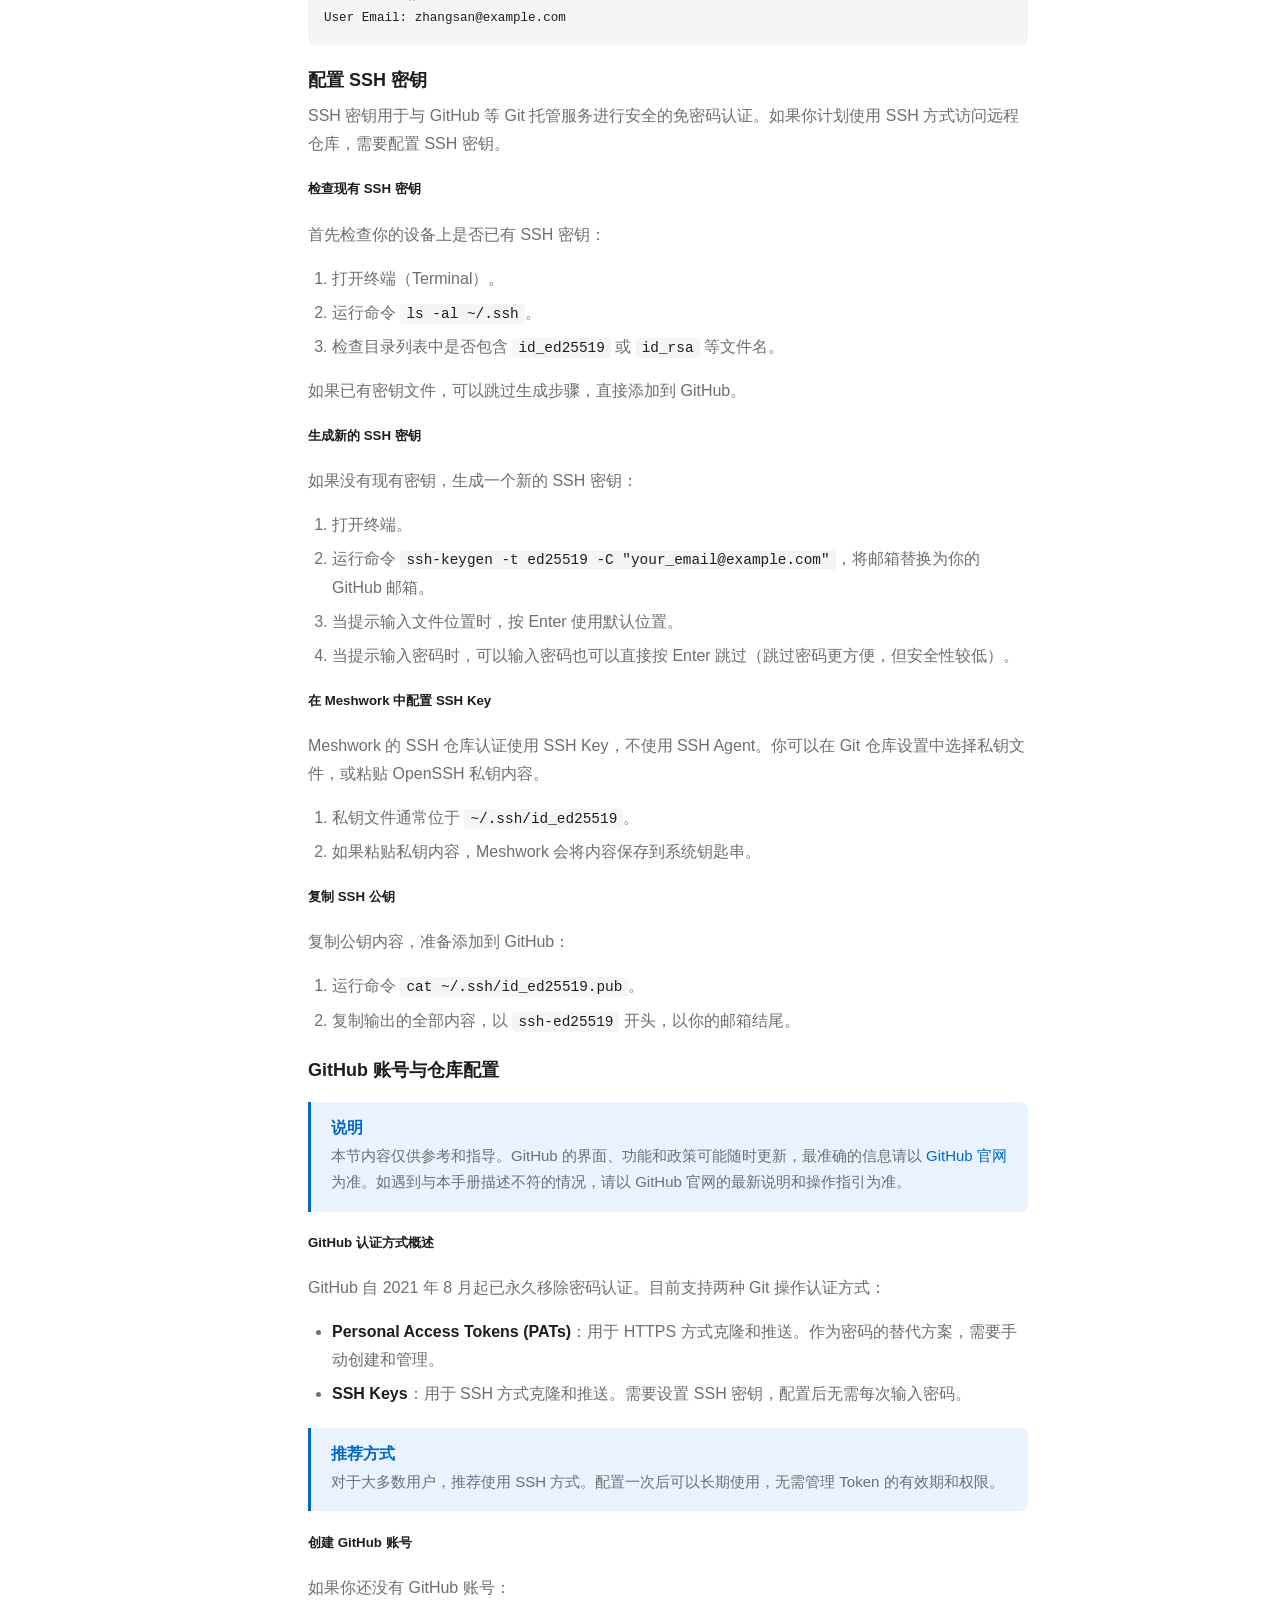
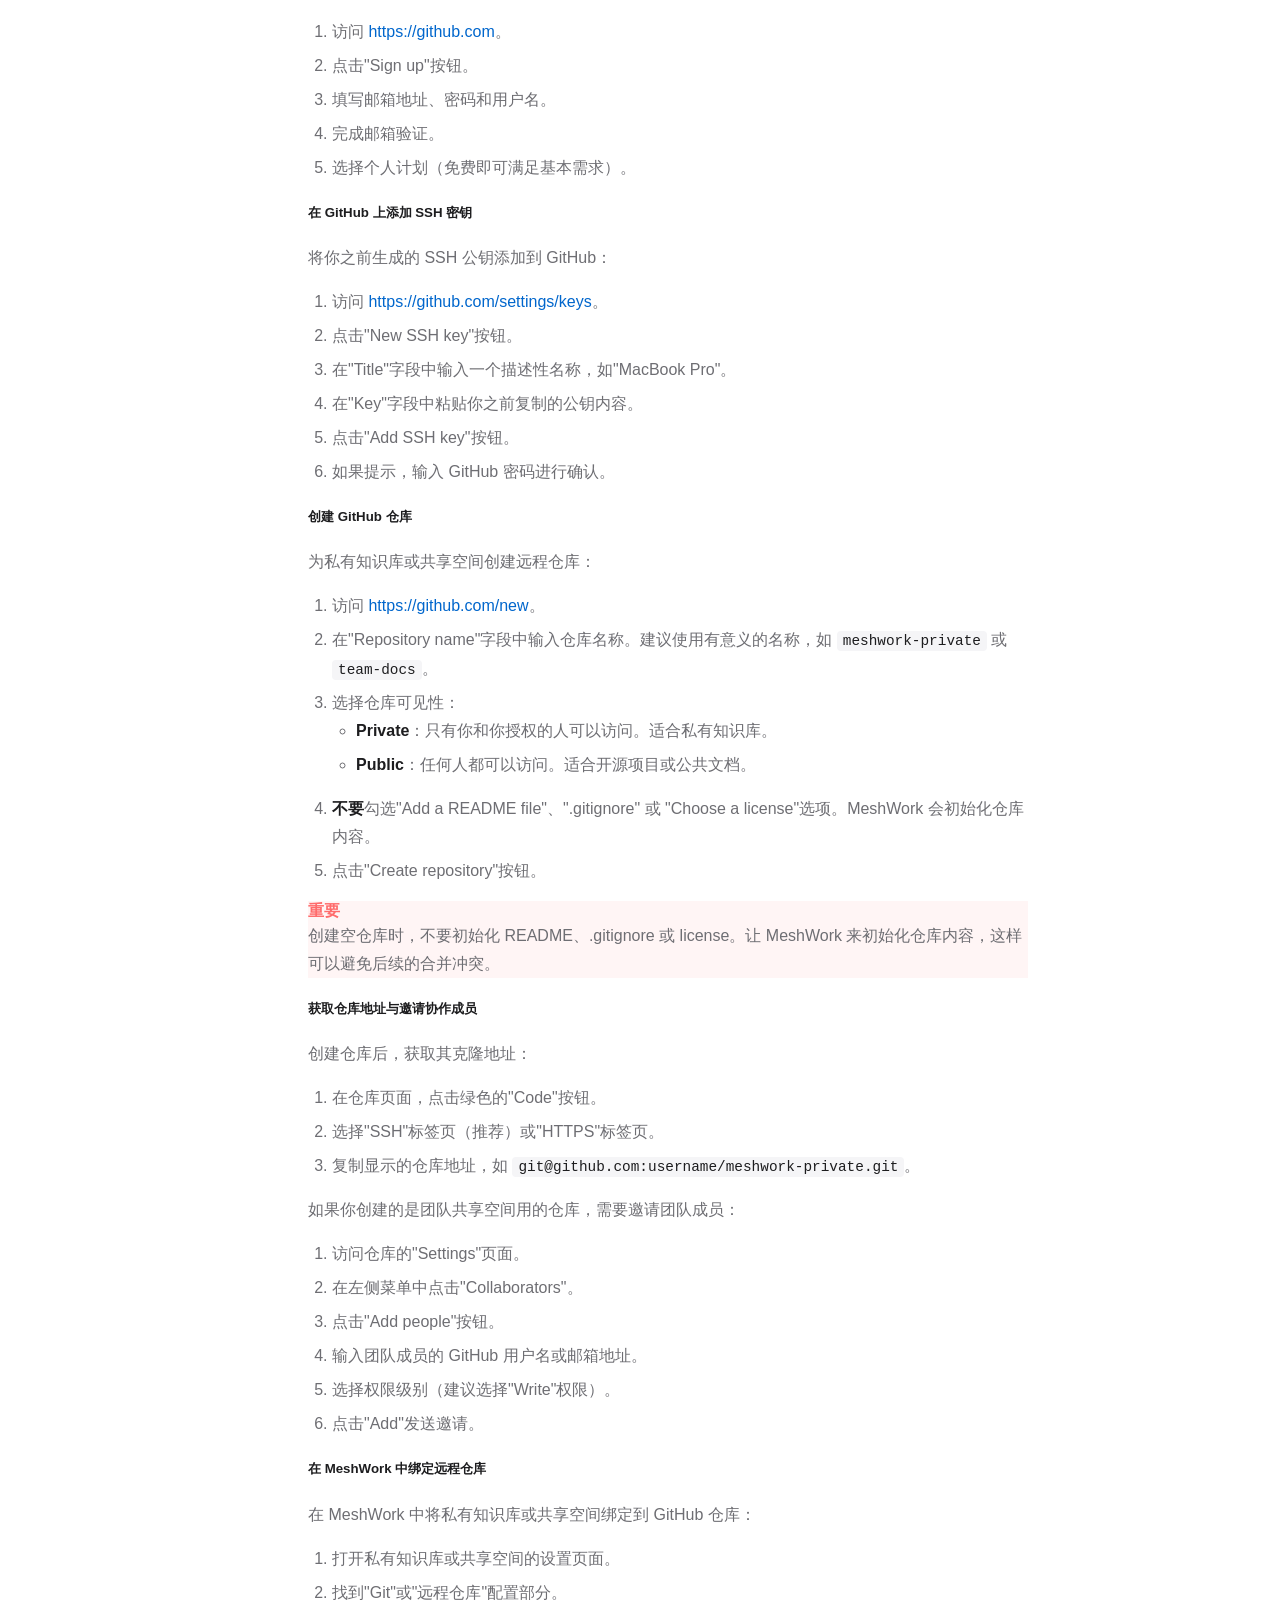
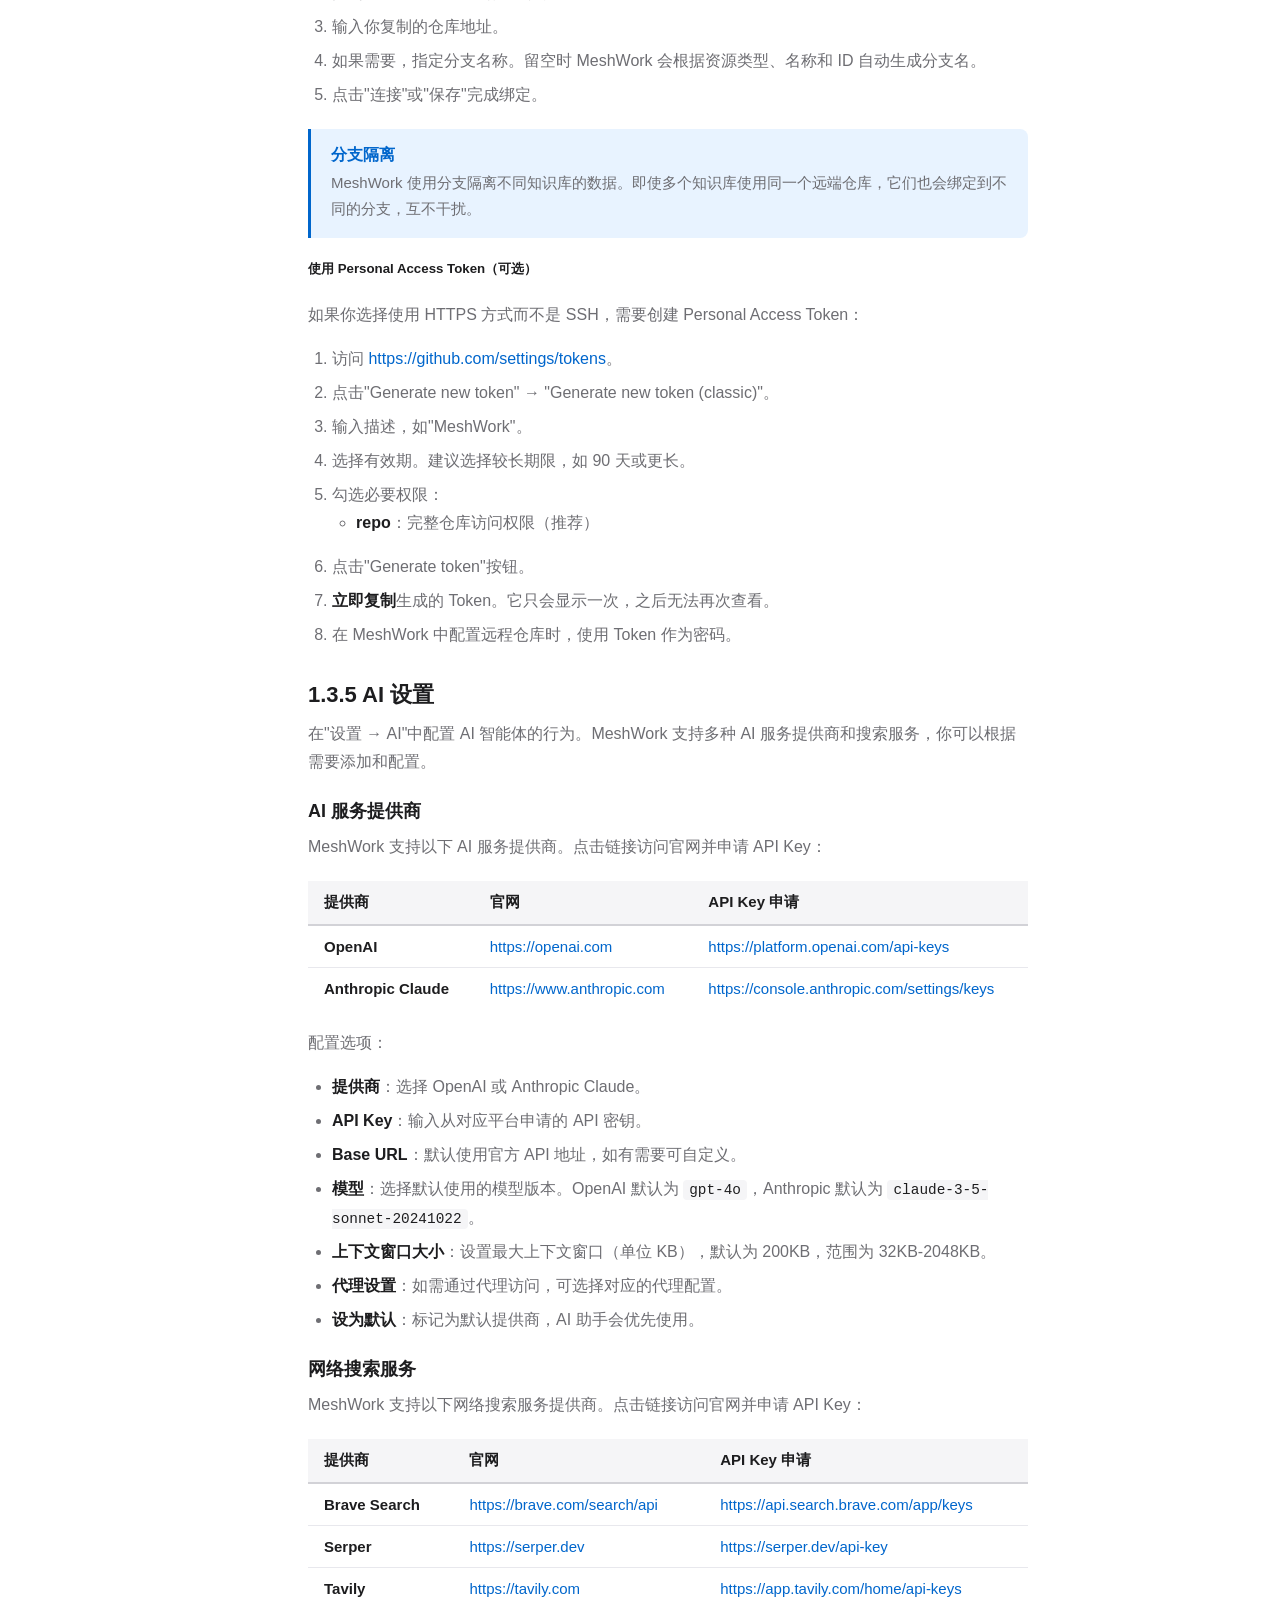
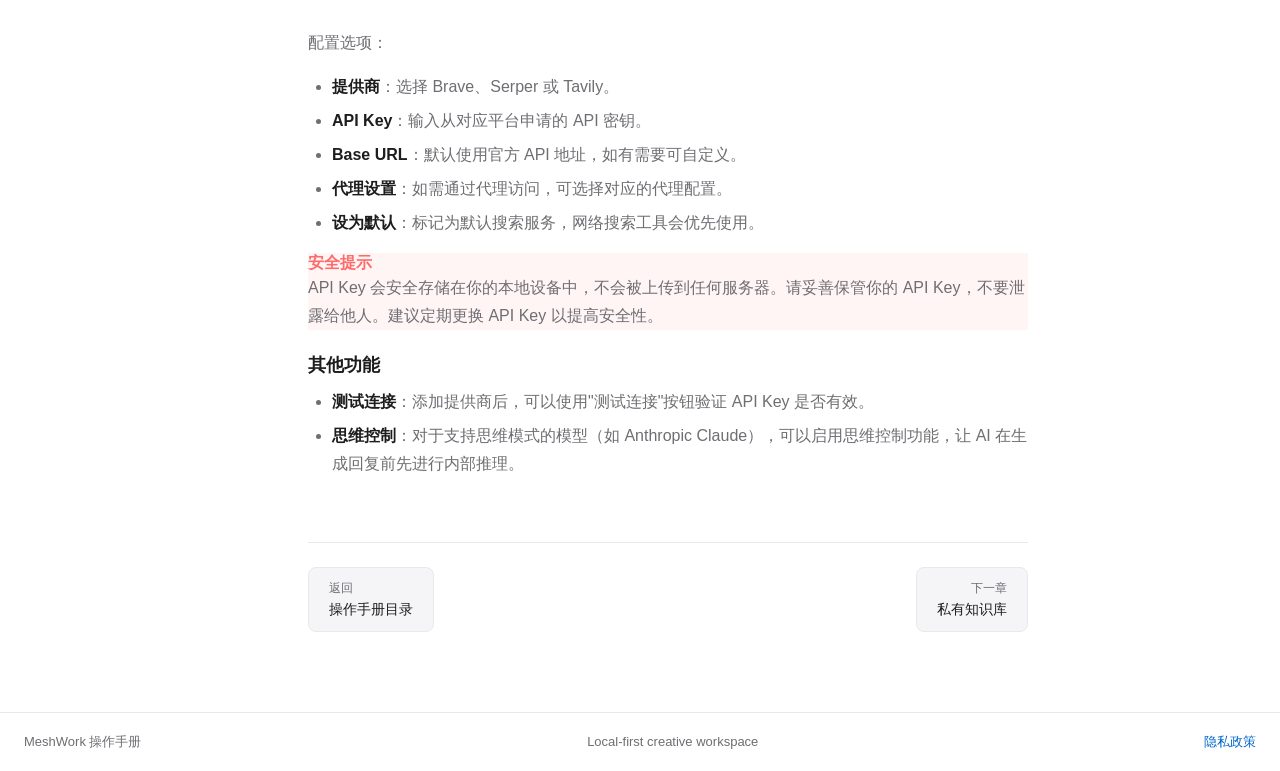
==== commit 927f030f: "git认证方式更新" ====
--- a/manual-book-01.html
+++ b/manual-book-01.html
@@ -548,19 +548,14 @@
             <li>当提示输入密码时，可以输入密码也可以直接按 Enter 跳过（跳过密码更方便，但安全性较低）。</li>
           </ol>
 
-          <h5>添加 SSH 密钥到 ssh-agent</h5>
-
-          <p>为了方便使用，可以将 SSH 密钥添加到 ssh-agent：</p>
-
-          <ol>
-            <li>启动 ssh-agent：<code>eval "$(ssh-agent -s)"</code></li>
-            <li>添加私钥：<code>ssh-add --apple-use-keychain ~/.ssh/id_ed25519</code></li>
-          </ol>
-
-          <div class="warning-block">
-            <strong>注意事项</strong>
-            <p>如果你的设备 macOS 版本较旧，可能需要使用 <code>ssh-add -K ~/.ssh/id_ed25519</code> 命令。</p>
-          </div>
+          <h5>在 Meshwork 中配置 SSH Key</h5>
+
+          <p>Meshwork 的 SSH 仓库认证使用 SSH Key，不使用 SSH Agent。你可以在 Git 仓库设置中选择私钥文件，或粘贴 OpenSSH 私钥内容。</p>
+
+          <ol>
+            <li>私钥文件通常位于 <code>~/.ssh/id_ed25519</code>。</li>
+            <li>如果粘贴私钥内容，Meshwork 会将内容保存到系统钥匙串。</li>
+          </ol>
 
           <h5>复制 SSH 公钥</h5>
 
